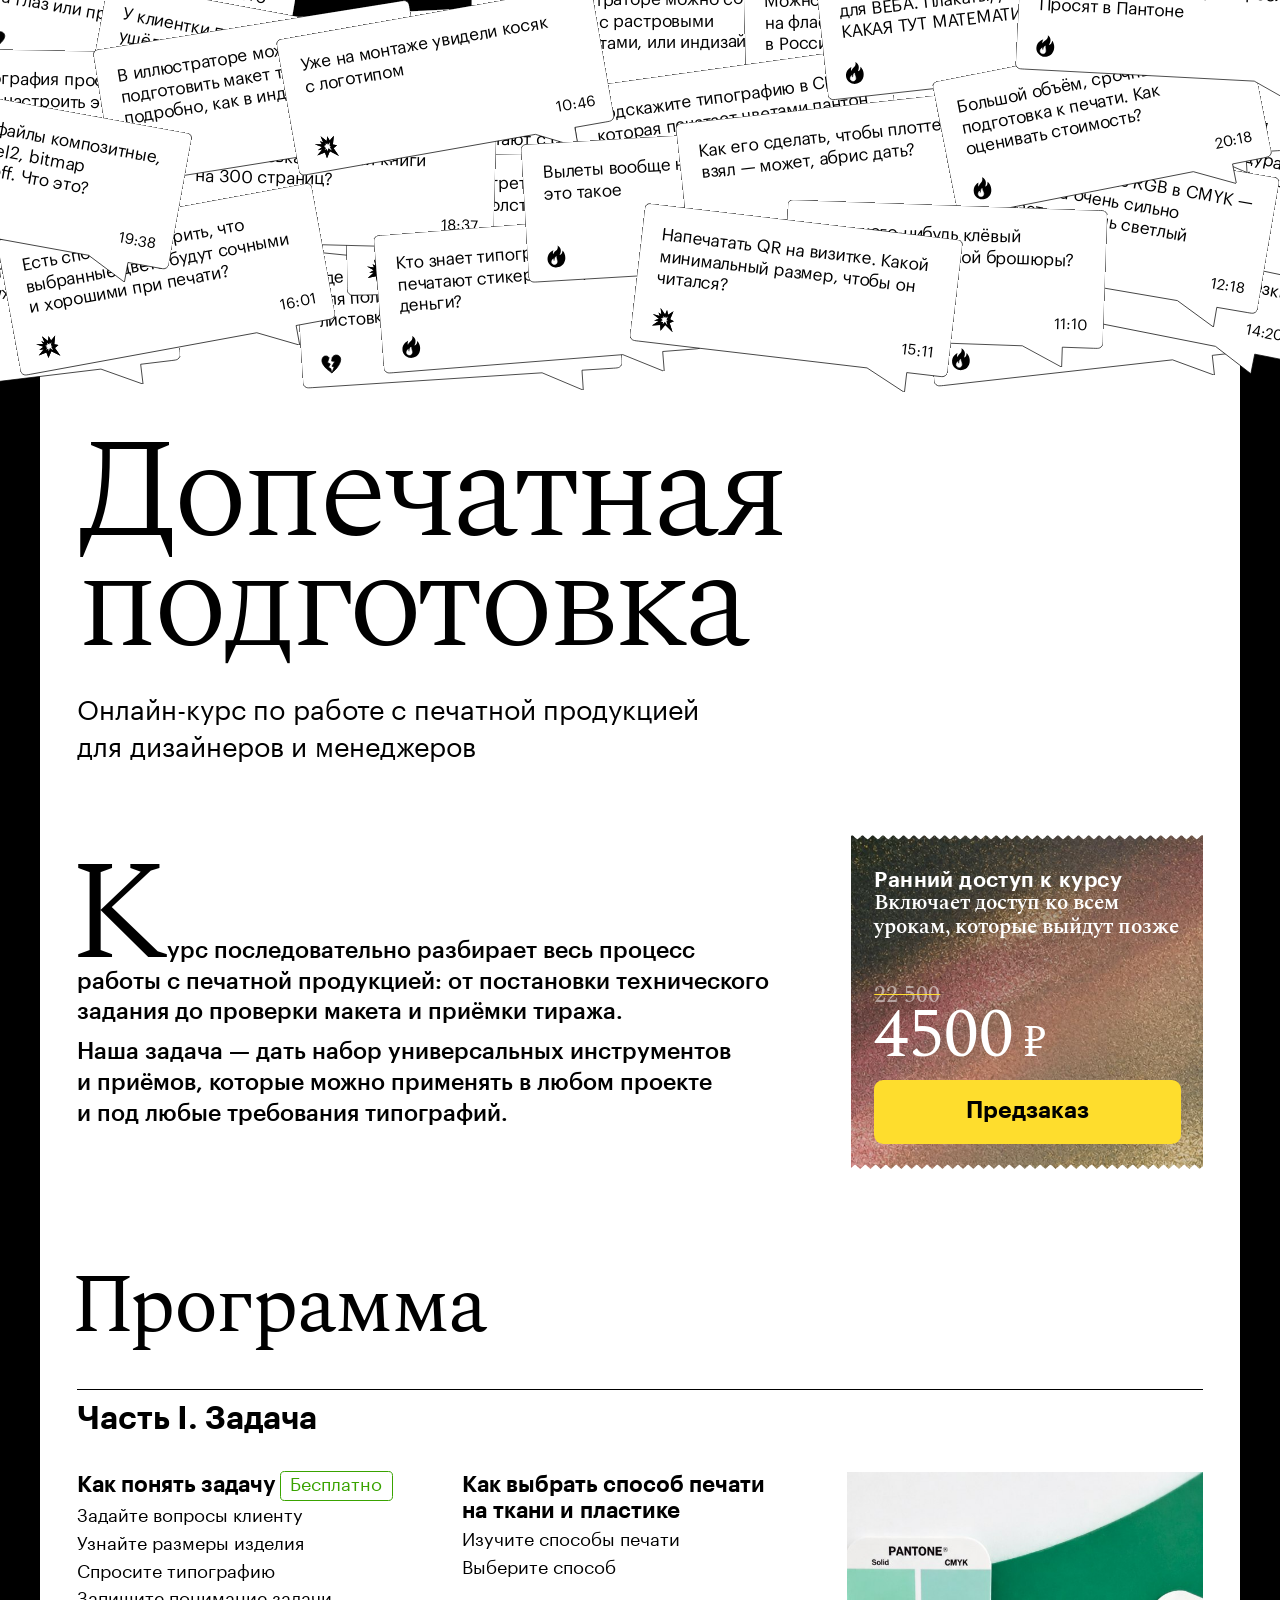
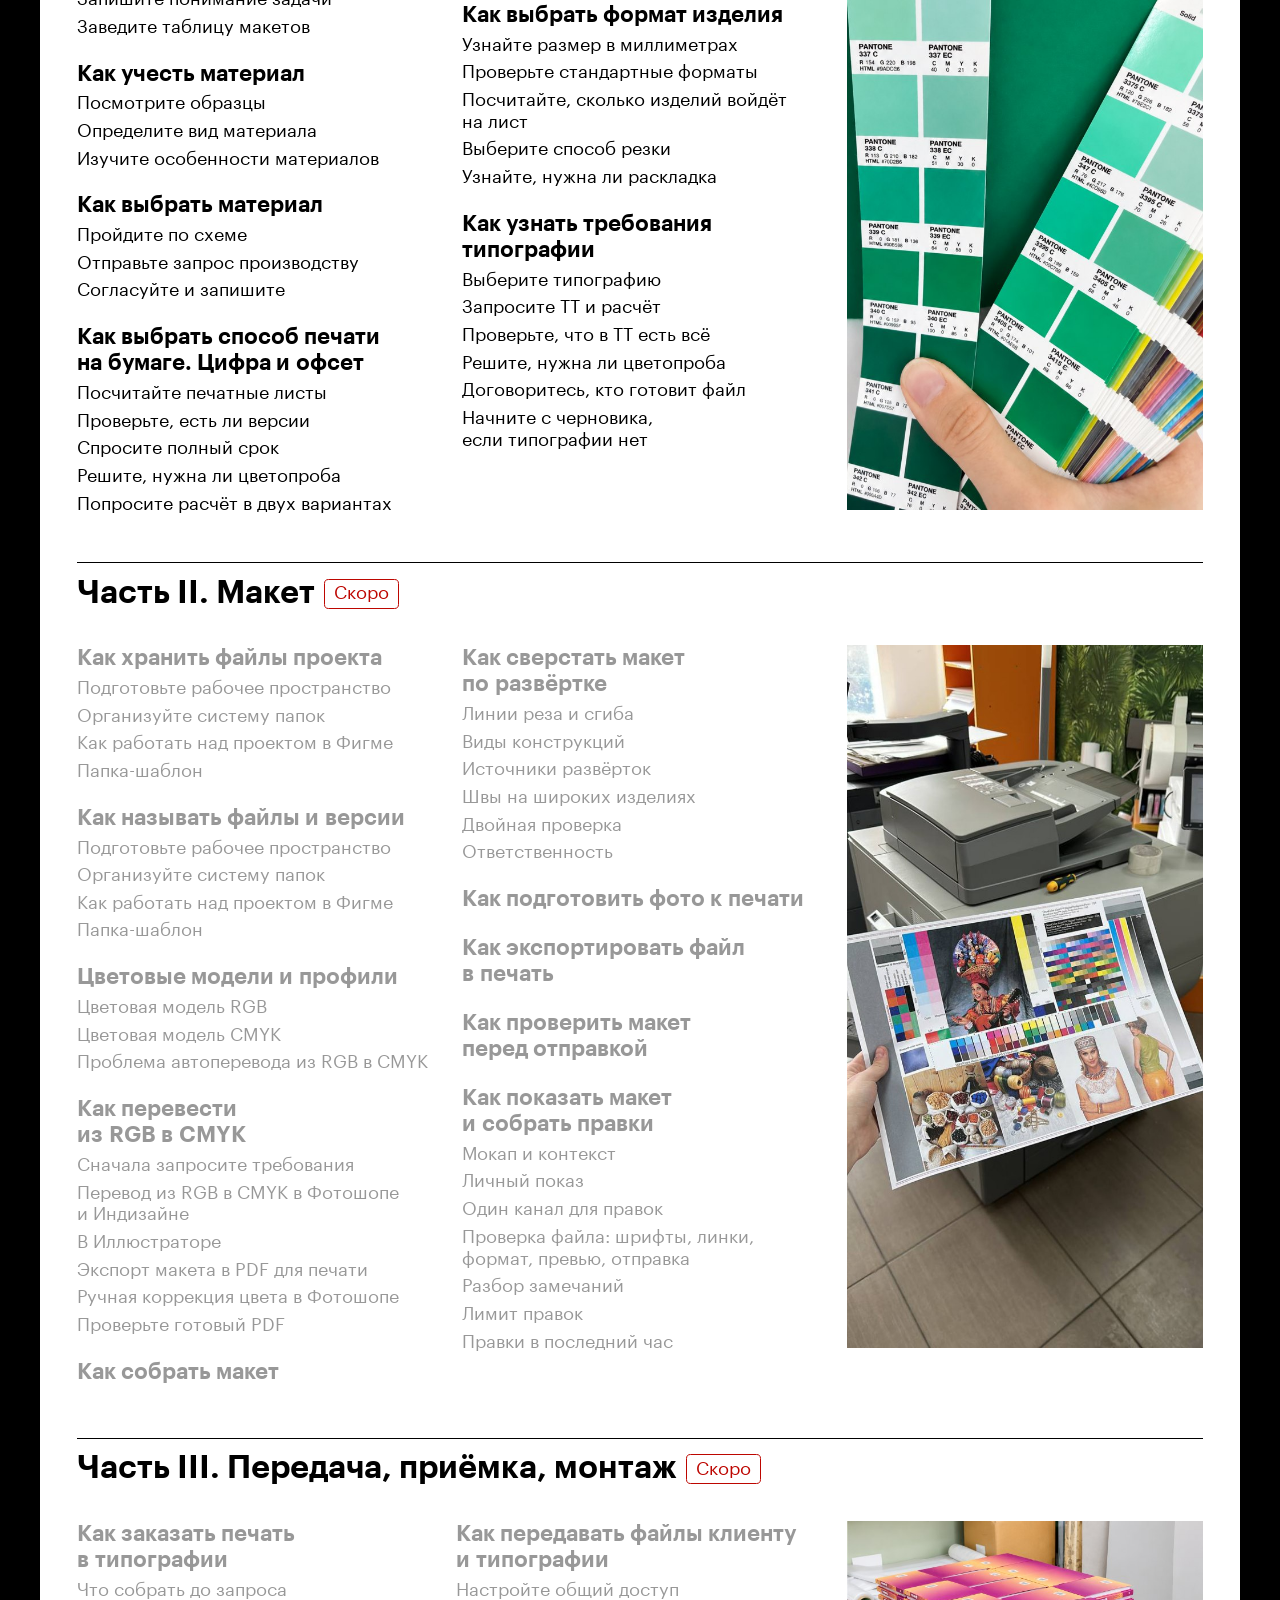
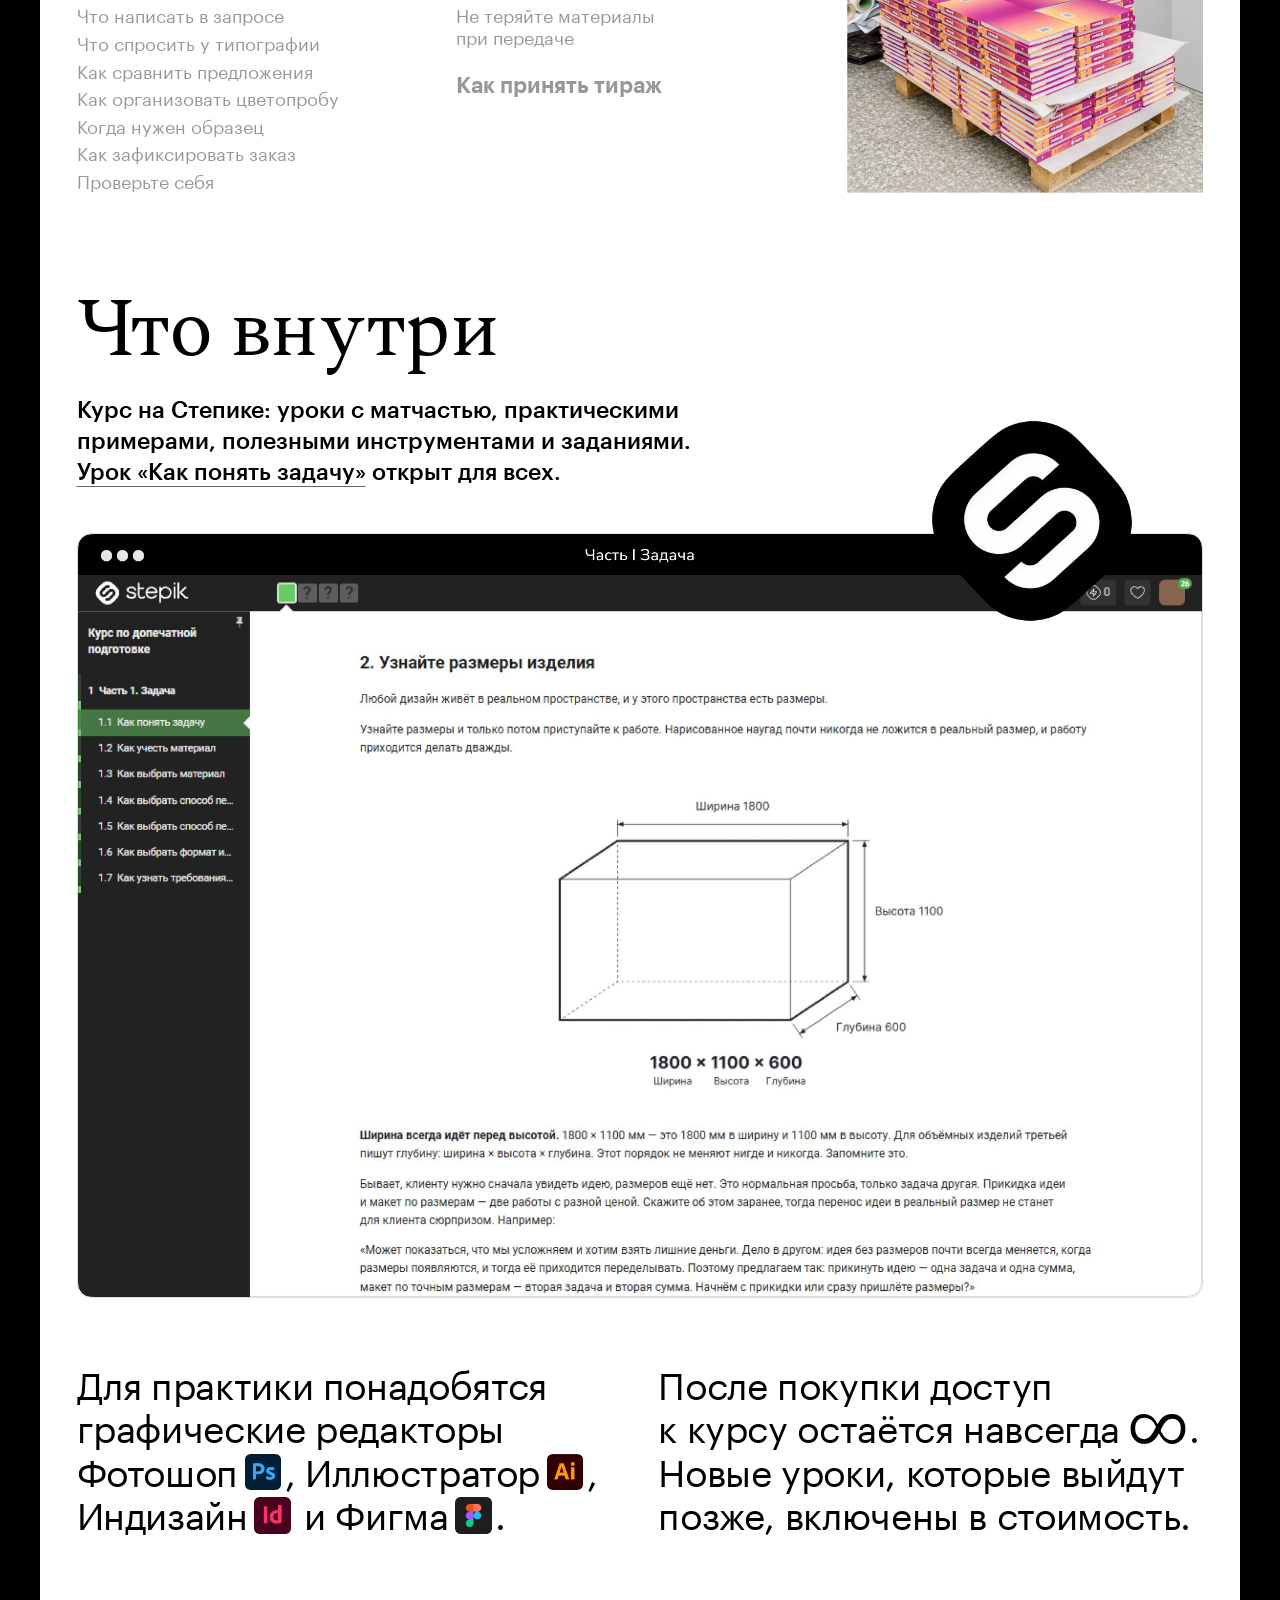
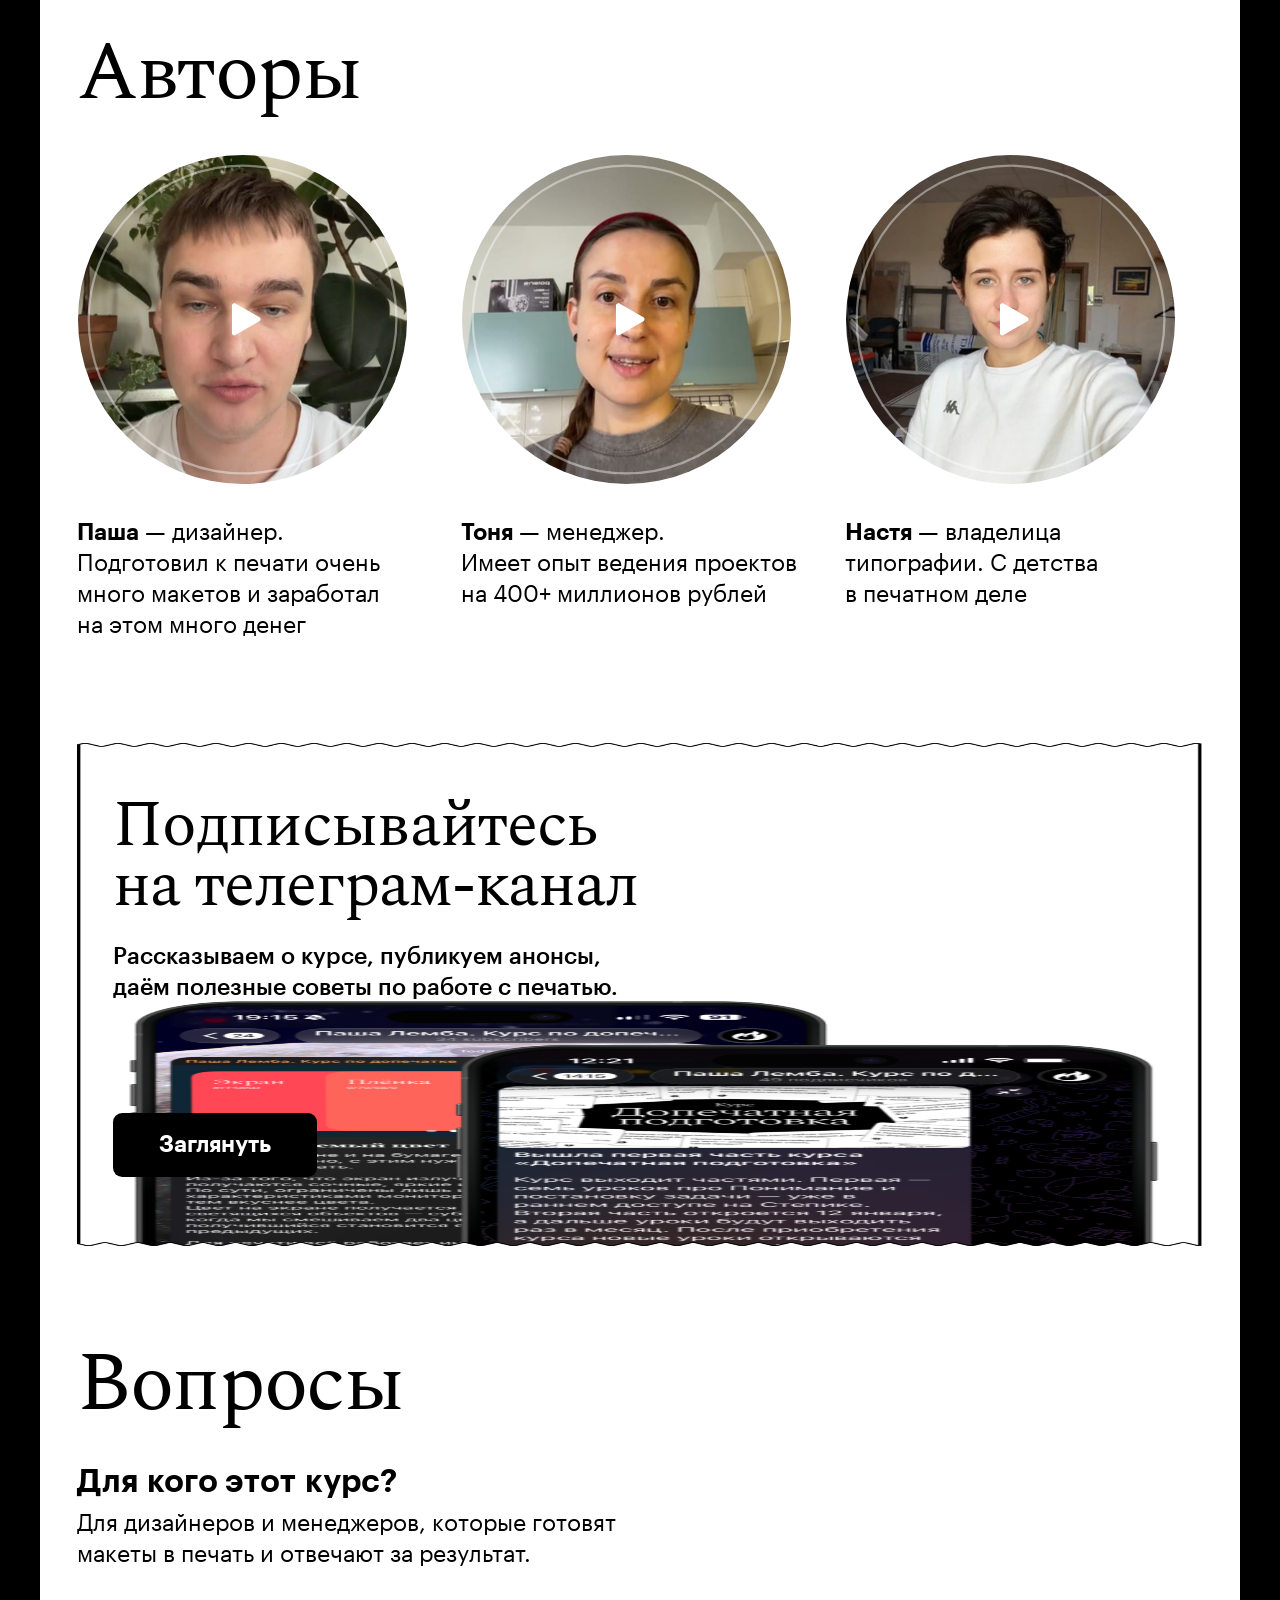
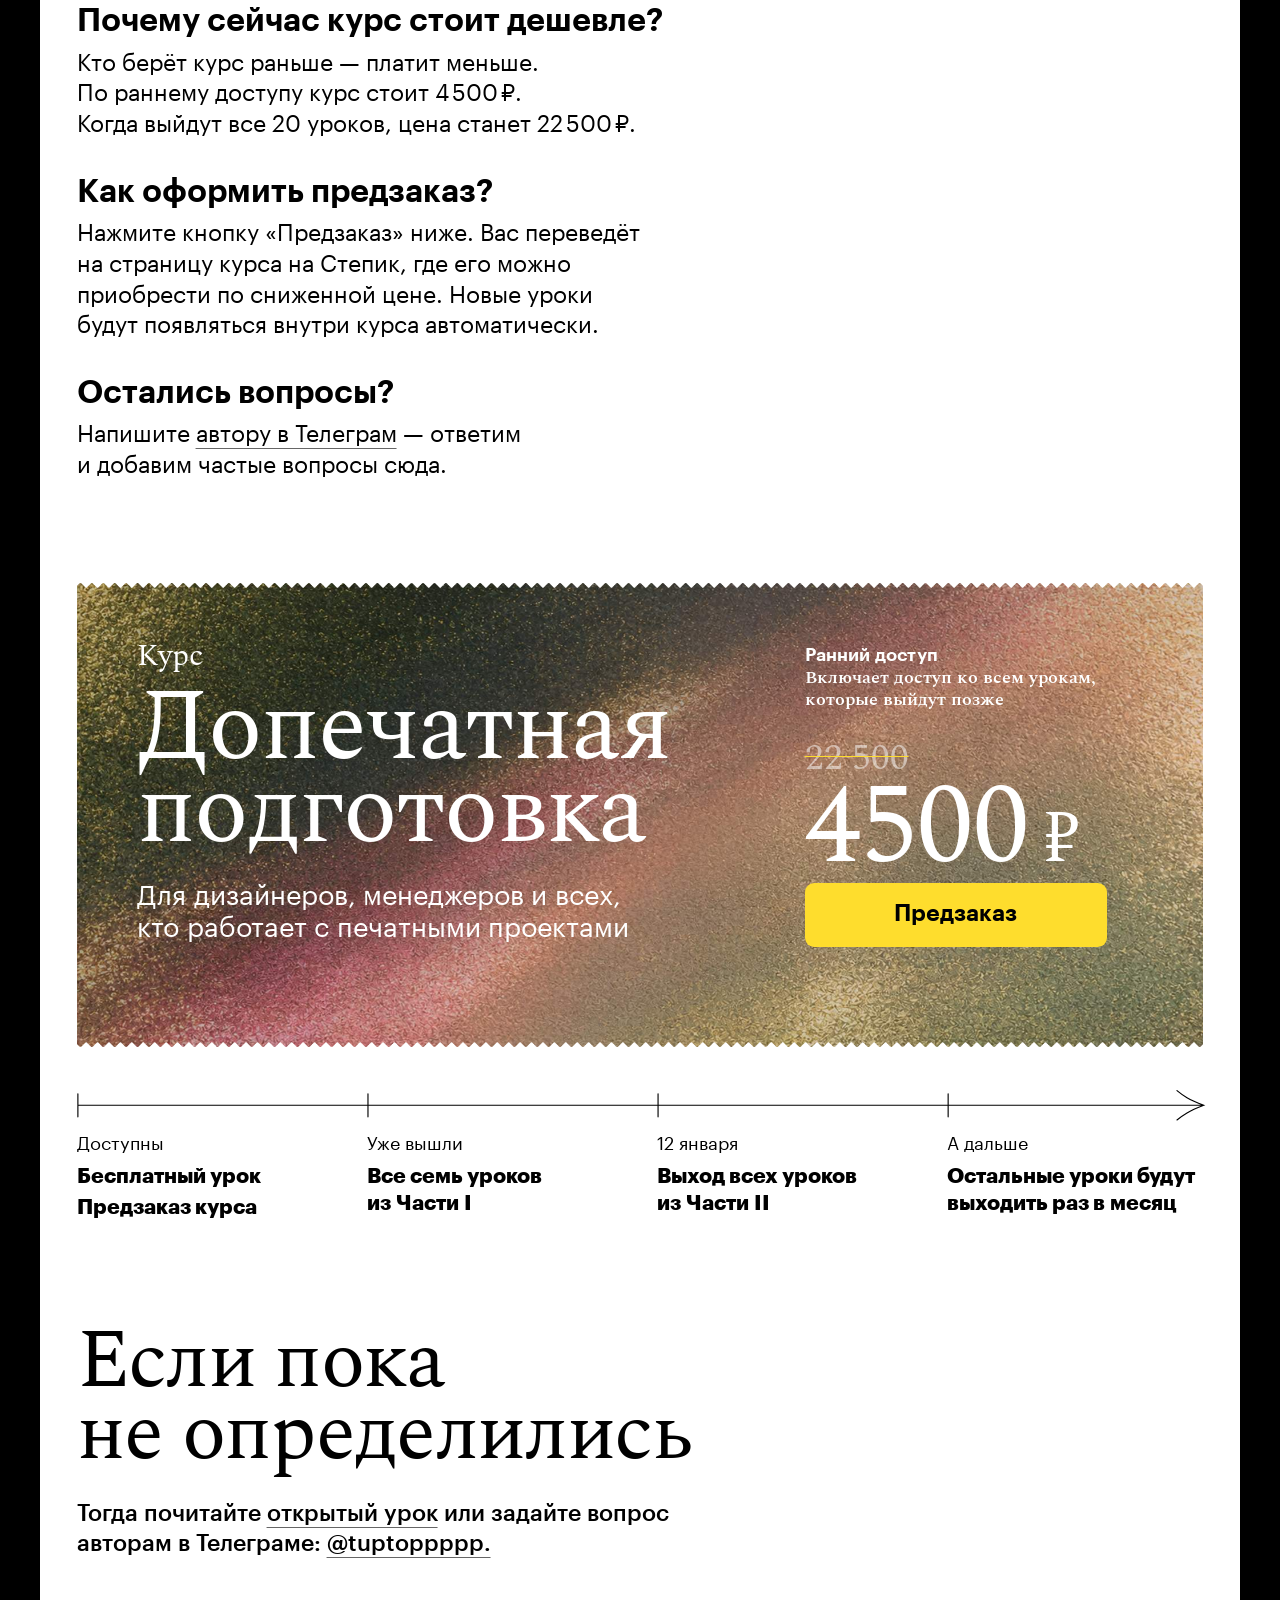
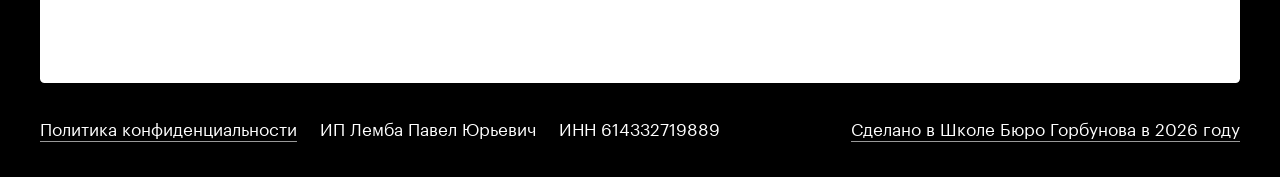
==== site/index.html @ cc6b3489 "Match revised Telegram mobile spacing" ====
<!DOCTYPE html>
<html lang="ru">
<head>
  <meta charset="UTF-8">
  <!-- Холст свёрстан под 1440px; на телефоне отдаём отдельную мобильную раскладку -->
  <meta name="viewport" content="width=device-width, initial-scale=1">
  <title>Допечатная подготовка — онлайн-курс для дизайнеров и менеджеров</title>
  <meta name="description" content="Онлайн-курс о работе с печатной продукцией: от постановки задания до приёмки тиража. Сейчас — 4 500 ₽ по предзаказу.">

  <!-- Превью при шеринге (Open Graph — соцсети, VK, Telegram) -->
  <meta property="og:type" content="website">
  <meta property="og:url" content="https://pavellemba.ru/dopechatka/">
  <meta property="og:title" content="Допечатная подготовка">
  <meta property="og:description" content="Онлайн-курс для дизайнеров и менеджеров по работе с печатной продукцией. Сейчас — 4 500 ₽ по предзаказу.">
  <meta property="og:image" content="https://pavellemba.ru/dopechatka/assets/og-cloud.png">
  <meta property="og:image:width" content="1200">
  <meta property="og:image:height" content="630">
  <meta property="og:locale" content="ru_RU">
  <meta property="og:site_name" content="Допечатная подготовка">

  <!-- Превью в Twitter/X -->
  <meta name="twitter:card" content="summary_large_image">
  <meta name="twitter:title" content="Допечатная подготовка">
  <meta name="twitter:description" content="Онлайн-курс для дизайнеров и менеджеров по работе с печатной продукцией. Сейчас — 4 500 ₽ по предзаказу.">
  <meta name="twitter:image" content="https://pavellemba.ru/dopechatka/assets/og-cloud.png">

  <link rel="icon" href="favicon.svg" type="image/svg+xml">
  <link rel="icon" href="favicon.png" sizes="32x32" type="image/png">
  <link rel="apple-touch-icon" href="apple-touch-icon.png">

  <link rel="stylesheet" href="style.css?v=147">
</head>
<body>
  <!-- Yandex.Metrika counter -->
  <script type="text/javascript">
      (function(m,e,t,r,i,k,a){
          m[i]=m[i]||function(){(m[i].a=m[i].a||[]).push(arguments)};
          m[i].l=1*new Date();
          for (var j = 0; j < document.scripts.length; j++) {if (document.scripts[j].src === r) { return; }}
          k=e.createElement(t),a=e.getElementsByTagName(t)[0],k.async=1,k.src=r,a.parentNode.insertBefore(k,a)
      })(window, document,'script','https://mc.yandex.ru/metrika/tag.js?id=113259666', 'ym');

      ym(113259666, 'init', {ssr:true, webvisor:true, clickmap:true, ecommerce:"dataLayer", referrer: document.referrer, url: location.href, accurateTrackBounce:true, trackLinks:true});
  </script>
  <noscript><div><img src="https://mc.yandex.ru/watch/113259666" style="position:absolute; left:-9999px;" alt="" /></div></noscript>
  <!-- /Yandex.Metrika counter -->

  <div id="page">
    <div class="sheet">

      <!-- ===== Хиро: облако реплик, заголовок, фото с параллаксом, плашка цены ===== -->
      <section class="hero" aria-label="Допечатная подготовка — онлайн-курс">

        <!-- реплики из чатов: наполняет и анимирует JS -->
        <div class="bubbles" id="bubbles" aria-hidden="true"></div>

        <h1 class="h1">Допечатная<br>подготовка</h1>
        <p class="hero-sub">Онлайн-курс по&nbsp;работе с&nbsp;печатной продукцией <br class="wide-only">для&nbsp;дизайнеров и&nbsp;менеджеров</p>

        <div class="badge">
          <div class="badge-bg" aria-hidden="true"><i></i></div>
          <div class="badge-head">
            <p class="badge-lead">Ранний доступ к&nbsp;курсу</p>
            <p class="badge-note">Включает доступ ко&nbsp;всем урокам, которые выйдут позже</p>
          </div>
          <p class="badge-old">22&nbsp;500</p>
          <p class="badge-now">4500&nbsp;<span class="rub">₽</span></p>
          <a class="btn btn-yellow js-checkout" data-utm="hero" href="https://stepik.org/a/299554" target="_blank" rel="noopener">Предзаказ</a>
        </div>
      </section>

      <!-- ===== Вступление с буквицей ===== -->
      <section class="intro" aria-label="О чём курс">
        <p class="intro-cap" aria-hidden="true">К</p>
        <p class="intro-first">урс последовательно разбирает весь процесс</p>
        <div class="intro-rest">
          <p>работы с&nbsp;печатной продукцией: от&nbsp;постановки технического задания до&nbsp;проверки макета и&nbsp;приёмки тиража.</p>
          <p>Наша задача — дать набор универсальных инструментов и&nbsp;приёмов, которые можно применять в&nbsp;любом проекте и&nbsp;под&nbsp;любые требования типографий.</p>
        </div>
      </section>

      <!-- ===== Программа ===== -->
      <section class="program" aria-label="Программа курса">
        <h2 class="h2">Программа</h2>

        <div class="sprint">
          <h3 class="h3">Часть I. Задача</h3>
          <div class="sprint-cols">
            <div class="sprint-col">
              <div class="grp">
                <!-- бирка стоит в строке заголовка: заголовок обтекает её,
                     поэтому она инлайновая, а не отдельным блоком -->
                <p class="grp-t">Как понять задачу<span class="tag tag-free">Бесплатно</span></p>
                <p>Задайте вопросы клиенту</p>
                <p>Узнайте размеры изделия</p>
                <p>Спросите типографию</p>
                <p>Запишите понимание задачи</p>
                <p>Заведите таблицу макетов</p>
              </div>
              <div class="grp">
                <p class="grp-t">Как учесть материал</p>
                <p>Посмотрите образцы</p>
                <p>Определите вид материала</p>
                <p>Изучите особенности материалов</p>
              </div>
              <div class="grp">
                <p class="grp-t">Как выбрать материал</p>
                <p>Пройдите по&nbsp;схеме</p>
                <p>Отправьте запрос производству</p>
                <p>Согласуйте и&nbsp;запишите</p>
              </div>
              <div class="grp">
                <p class="grp-t">Как выбрать способ печати <br class="wide-only">на&nbsp;бумаге. Цифра и&nbsp;офсет</p>
                <p>Посчитайте печатные листы</p>
                <p>Проверьте, есть&nbsp;ли версии</p>
                <p>Спросите полный срок</p>
                <p>Решите, нужна&nbsp;ли цветопроба</p>
                <p>Попросите расчёт в&nbsp;двух вариантах</p>
              </div>
            </div>
            <div class="sprint-col">
              <div class="grp">
                <p class="grp-t">Как выбрать способ печати <br class="wide-only">на&nbsp;ткани и&nbsp;пластике</p>
                <p>Изучите способы печати</p>
                <p>Выберите способ</p>
              </div>
              <div class="grp">
                <p class="grp-t">Как выбрать формат изделия</p>
                <p>Узнайте размер в&nbsp;миллиметрах</p>
                <p>Проверьте стандартные форматы</p>
                <p>Посчитайте, сколько изделий войдёт <br class="wide-only">на&nbsp;лист</p>
                <p>Выберите способ резки</p>
                <p>Узнайте, нужна&nbsp;ли раскладка</p>
              </div>
              <div class="grp">
                <p class="grp-t">Как узнать требования типографии</p>
                <p>Выберите типографию</p>
                <p>Запросите ТТ и&nbsp;расчёт</p>
                <p>Проверьте, что&nbsp;в&nbsp;ТТ есть всё</p>
                <p>Решите, нужна&nbsp;ли цветопроба</p>
                <p>Договоритесь, кто&nbsp;готовит файл</p>
                <p>Начните с&nbsp;черновика, <br class="wide-only">если типографии нет</p>
              </div>
            </div>
            <img class="sprint-pic sprint-pic-1" src="assets/prog-1.jpg" alt="Веера пантонных образцов" width="312" height="559">
          </div>
        </div>

        <div class="sprint">
          <h3 class="h3">Часть II. Макет <span class="tag">Скоро</span></h3>
          <div class="sprint-cols">
            <div class="sprint-col later">
              <div class="grp">
                <p class="grp-t">Как хранить файлы проекта</p>
                <p>Подготовьте рабочее пространство</p>
                <p>Организуйте систему папок</p>
                <p>Как работать над&nbsp;проектом в&nbsp;Фигме</p>
                <p>Папка-шаблон</p>
              </div>
              <div class="grp">
                <p class="grp-t">Как называть файлы и&nbsp;версии</p>
                <p>Подготовьте рабочее пространство</p>
                <p>Организуйте систему папок</p>
                <p>Как работать над&nbsp;проектом в&nbsp;Фигме</p>
                <p>Папка-шаблон</p>
              </div>
              <div class="grp">
                <p class="grp-t">Цветовые модели и&nbsp;профили</p>
                <p>Цветовая модель RGB</p>
                <p>Цветовая модель CMYK</p>
                <p>Проблема автоперевода из&nbsp;RGB в&nbsp;CMYK</p>
              </div>
              <div class="grp">
                <p class="grp-t">Как перевести <br>из&nbsp;RGB в&nbsp;CMYK</p>
                <p>Сначала запросите требования</p>
                <p>Перевод из&nbsp;RGB в&nbsp;CMYK в&nbsp;Фотошопе и&nbsp;Индизайне</p>
                <p>В&nbsp;Иллюстраторе</p>
                <p>Экспорт макета в&nbsp;PDF для&nbsp;печати</p>
                <p>Ручная коррекция цвета в&nbsp;Фотошопе</p>
                <p>Проверьте готовый PDF</p>
              </div>
              <p class="grp-t">Как собрать макет</p>
            </div>
            <div class="sprint-col later">
              <div class="grp">
                <p class="grp-t">Как сверстать макет <br class="wide-only">по&nbsp;развёртке</p>
                <p>Линии реза и&nbsp;сгиба</p>
                <p>Виды конструкций</p>
                <p>Источники развёрток</p>
                <p>Швы на&nbsp;широких изделиях</p>
                <p>Двойная проверка</p>
                <p>Ответственность</p>
              </div>
              <p class="grp-t">Как подготовить фото к&nbsp;печати</p>
              <p class="grp-t">Как экспортировать файл <br class="wide-only">в&nbsp;печать</p>
              <p class="grp-t">Как проверить макет <br>перед отправкой</p>
              <div class="grp">
                <p class="grp-t">Как показать макет <br>и&nbsp;собрать правки</p>
                <p>Мокап и&nbsp;контекст</p>
                <p>Личный показ</p>
                <p>Один канал для&nbsp;правок</p>
                <p>Проверка файла: шрифты, линки, формат, превью, отправка</p>
                <p>Разбор замечаний</p>
                <p>Лимит правок</p>
                <p>Правки в&nbsp;последний час</p>
              </div>
            </div>
            <img class="sprint-pic sprint-pic-2" src="assets/prog-2.jpg" alt="Тестовый отпечаток с цветовыми шкалами у принтера" width="312" height="615">
          </div>
        </div>

        <div class="sprint">
          <h3 class="h3">Часть III. Передача, приёмка, монтаж <span class="tag">Скоро</span></h3>
          <div class="sprint-cols">
            <!-- в этом спринте текстовые колонки сгруппированы: между ними 20,
                 а до картинки остаток ширины -->
            <div class="sprint-pair">
              <div class="sprint-col later">
                <div class="grp">
                  <p class="grp-t">Как заказать печать <br class="wide-only">в&nbsp;типографии</p>
                  <p>Что&nbsp;собрать до&nbsp;запроса</p>
                  <p>Что&nbsp;написать в&nbsp;запросе</p>
                  <p>Что&nbsp;спросить у&nbsp;типографии</p>
                  <p>Как сравнить предложения</p>
                  <p>Как организовать цветопробу</p>
                  <p>Когда нужен образец</p>
                  <p>Как зафиксировать заказ</p>
                  <p>Проверьте себя</p>
                </div>
              </div>
              <div class="sprint-col later">
                <div class="grp">
                  <p class="grp-t">Как передавать файлы клиенту <br class="wide-only">и&nbsp;типографии</p>
                  <p>Настройте общий доступ</p>
                  <p>Не&nbsp;теряйте материалы <br>при&nbsp;передаче</p>
                </div>
                <p class="grp-t">Как принять тираж</p>
              </div>
            </div>
            <img class="sprint-pic sprint-pic-3" src="assets/prog-3.jpg" alt="Паллета с отпечатанным тиражом коробок" width="312" height="238">
          </div>
        </div>
      </section>

      <!-- ===== Что внутри ===== -->
      <section class="inside" aria-label="Что внутри курса">
        <h2 class="h2">Что&nbsp;внутри</h2>
        <p class="inside-lead">Курс на&nbsp;Степике: уроки с&nbsp;матчастью, практическими примерами, полезными инструментами и&nbsp;заданиями. <a class="u" data-utm="inside" href="https://stepik.org/a/299554" target="_blank" rel="noopener">Урок «Как понять задачу»</a> открыт для&nbsp;всех.</p>
        <!-- Четыре скриншота урока лежат стопкой: по скроллу видно тот, чей
             интервал сейчас идёт. Первый грузится сразу, остальные три лениво —
             браузер возьмёт их, когда блок подъедет к экрану. -->
        <div class="inside-shots">
          <img class="inside-shot is-on" src="assets/inside-screen-1.jpg" alt="Урок курса на Степике: теория, примеры и задания" width="986" height="670">
          <img class="inside-shot" src="assets/inside-screen-2.jpg" alt="" width="986" height="670" loading="lazy" decoding="async">
          <img class="inside-shot" src="assets/inside-screen-3.jpg" alt="" width="986" height="670" loading="lazy" decoding="async">
          <img class="inside-shot" src="assets/inside-screen-4.jpg" alt="" width="986" height="670" loading="lazy" decoding="async">
        </div>
        <img class="inside-doodle" src="assets/stepik-badge.png" alt="Степик">

      </section>

      <!-- ===== Для практики понадобятся ===== -->
      <section class="practice" aria-label="Что понадобится для практики">
        <div class="inside-notes">
          <p class="inside-note">Для&nbsp;практики понадобятся<br>графические редакторы<br>Фотошоп<img class="app" src="assets/app-ps.png" alt="Photoshop">, Иллюстратор<img class="app" src="assets/app-ai.png" alt="Illustrator">,<br>Индизайн<img class="app" src="assets/app-id.png" alt="InDesign"> и&nbsp;Фигма<img class="app" src="assets/app-fig.png" alt="Figma">.</p>
          <p class="inside-note">После покупки доступ<br>к&nbsp;курсу остаётся навсегда <img class="inf" src="assets/infinity.svg" alt="бессрочно">.<br>Новые уроки, которые выйдут<br>позже, включены в&nbsp;стоимость.</p>
        </div>
      </section>

      <!-- ===== Авторы ===== -->
      <section class="authors" aria-label="Авторы курса">
        <h2 class="h2">Авторы</h2>
        <div class="authors-row">
          <div class="author">
            <div class="author-pic">
              <div class="video-circle paused" id="pasha-circle" title="Кружок от Паши — нажмите, чтобы посмотреть">
                <video src="assets/pasha-circle.mp4" poster="assets/pasha-poster.jpg" loop muted playsinline preload="metadata"></video>
                <svg class="ring" viewBox="0 0 288 288" aria-hidden="true">
                  <circle class="ring-bg" cx="144" cy="144" r="134.62"></circle>
                  <circle class="ring-bar" cx="144" cy="144" r="134.62" pathLength="100"></circle>
                  <circle class="ring-knob" cx="144" cy="9.38" r="6"></circle>
                </svg>
                <svg class="icon-play" viewBox="0 0 60 60" aria-hidden="true"><path d="M45 28.268C46.3333 29.0378 46.3333 30.9623 45 31.7321L24 43.8564C22.6667 44.6262 21 43.664 21 42.1244L21 17.8756C21 16.336 22.6667 15.3738 24 16.1436L45 28.268Z" fill="#fff"/></svg>
              </div>
            </div>
            <p><b>Паша</b> — дизайнер.<br>Подготовил к&nbsp;печати очень<br>много макетов и&nbsp;заработал<br>на&nbsp;этом много денег</p>
          </div>
          <div class="author">
            <div class="author-pic">
              <div class="video-circle paused" id="tonya-circle" title="Кружок от Тони — нажмите, чтобы посмотреть">
                <video src="assets/tonya-circle.mp4" poster="assets/tonya-poster.jpg" loop muted playsinline preload="metadata"></video>
                <svg class="ring" viewBox="0 0 288 288" aria-hidden="true">
                  <circle class="ring-bg" cx="144" cy="144" r="134.62"></circle>
                  <circle class="ring-bar" cx="144" cy="144" r="134.62" pathLength="100"></circle>
                  <circle class="ring-knob" cx="144" cy="9.38" r="6"></circle>
                </svg>
                <svg class="icon-play" viewBox="0 0 60 60" aria-hidden="true"><path d="M45 28.268C46.3333 29.0378 46.3333 30.9623 45 31.7321L24 43.8564C22.6667 44.6262 21 43.664 21 42.1244L21 17.8756C21 16.336 22.6667 15.3738 24 16.1436L45 28.268Z" fill="#fff"/></svg>
              </div>
            </div>
            <p><b>Тоня</b> — менеджер.<br>Имеет опыт ведения проектов<br>на&nbsp;400+ миллионов рублей</p>
          </div>
          <div class="author author-wide">
            <div class="author-pic">
              <div class="video-circle paused" id="nastya-circle" title="Кружок от Насти — нажмите, чтобы посмотреть">
                <!-- `muted` и `playsinline` стоят атрибутами, иначе айфон не даст
                     запустить ролик сам; `autoplay` намеренно нет — запуск делает
                     скрипт, когда кружок доедет до экрана, чтобы не тянуть 4 МБ
                     на каждой загрузке страницы -->
                <video src="assets/nastya-circle.mp4" poster="assets/nastya-poster.jpg" loop muted playsinline preload="metadata"></video>
                <svg class="ring" viewBox="0 0 288 288" aria-hidden="true">
                  <circle class="ring-bg" cx="144" cy="144" r="134.62"></circle>
                  <circle class="ring-bar" cx="144" cy="144" r="134.62" pathLength="100"></circle>
                  <circle class="ring-knob" cx="144" cy="9.38" r="6"></circle>
                </svg>
                <svg class="icon-play" viewBox="0 0 60 60" aria-hidden="true"><path d="M45 28.268C46.3333 29.0378 46.3333 30.9623 45 31.7321L24 43.8564C22.6667 44.6262 21 43.664 21 42.1244L21 17.8756C21 16.336 22.6667 15.3738 24 16.1436L45 28.268Z" fill="#fff"/></svg>
              </div>
            </div>
            <p><b>Настя</b> — владелица типографии. С&nbsp;детства в&nbsp;печатном деле</p>
          </div>
        </div>
      </section>

      <!-- ===== Телеграм-канал ===== -->
      <section class="tg" aria-label="Телеграм-канал курса">
        <!-- Карточка целиком одна картинка из макета, у мобильного своя:
             она уже, выше и телефон в ней стоит иначе. Текст и кнопка лежат
             поверх, поэтому картинка идёт первой. -->
        <picture>
          <source media="(max-width: 759px)" srcset="assets/tg-card-mobile-2x.png">
          <img class="tg-card" src="assets/tg-card-2x.png" alt="Телеграм-канал курса на экране телефона">
        </picture>
        <h2 class="tg-title">Подписывайтесь<br>на&nbsp;телеграм-канал</h2>
        <p class="tg-text">Рассказываем о&nbsp;курсе, публикуем анонсы, <br class="wide-only">даём полезные советы по&nbsp;работе с&nbsp;печатью.</p>
        <a class="btn btn-dark" href="https://t.me/lembadesign" target="_blank" rel="noopener">Заглянуть</a>
      </section>

      <!-- ===== Вопросы ===== -->
      <section class="faq" aria-label="Вопросы и ответы">
        <h2 class="h2">Вопросы</h2>
        <div class="faq-item">
          <h3 class="h3">Для&nbsp;кого этот&nbsp;курс?</h3>
          <p>Для&nbsp;дизайнеров и&nbsp;менеджеров, которые готовят макеты в&nbsp;печать и&nbsp;отвечают за&nbsp;результат.</p>
        </div>
        <div class="faq-item">
          <h3 class="h3">Почему сейчас курс стоит дешевле?</h3>
          <p>Кто&nbsp;берёт курс раньше — платит меньше. По&nbsp;раннему доступу курс стоит 4&#8239;500&#8239;₽. <br class="wide-only">Когда выйдут все&nbsp;20&nbsp;уроков, цена станет 22&#8239;500&#8239;₽.</p>
        </div>
        <div class="faq-item">
          <h3 class="h3">Как оформить предзаказ?</h3>
          <p>Нажмите кнопку «Предзаказ» ниже. Вас&nbsp;переведёт на&nbsp;страницу курса на&nbsp;Степик, где его&nbsp;можно приобрести по&nbsp;сниженной цене. Новые уроки будут появляться внутри курса автоматически.</p>
        </div>
        <div class="faq-item">
          <h3 class="h3">Остались вопросы?</h3>
          <p>Напишите <a class="u" href="https://t.me/tuptoppppp" target="_blank" rel="noopener">автору в&nbsp;Телеграм</a> — ответим и&nbsp;добавим частые вопросы сюда.</p>
        </div>
      </section>

      <!-- ===== Плашка с ценой ===== -->
      <section class="buy" aria-label="Предзаказ курса">
        <div class="buy-card">
          <div class="buy-bg" aria-hidden="true"><i></i></div>
          <p class="buy-kicker">Курс</p>
          <h2 class="buy-title">Допечатная подготовка</h2>
          <p class="buy-text">Для&nbsp;дизайнеров, менеджеров и&nbsp;всех, кто&nbsp;работает с&nbsp;печатными проектами</p>
          <div class="buy-head">
            <p class="buy-lead">Ранний доступ</p>
            <p class="buy-note">Включает доступ ко&nbsp;всем урокам, которые выйдут позже</p>
          </div>
          <p class="buy-old">22&nbsp;500</p>
          <p class="buy-now">4500&nbsp;<span class="rub">₽</span></p>
          <a class="btn btn-yellow js-checkout" data-utm="buy" href="https://stepik.org/a/299554" target="_blank" rel="noopener">Предзаказ</a>
        </div>

        <!-- Таймлайн выхода уроков -->
        <div class="when" aria-label="Когда выходят уроки">
          <div class="when-inner">
          <div class="when-line"></div>
          <div class="when-col">
            <p class="when-date">Доступны</p>
            <p class="when-what">Бесплатный урок</p>
            <p class="when-what">Предзаказ курса</p>
          </div>
          <div class="when-col">
            <p class="when-date">Уже вышли</p>
            <p class="when-what">Все семь уроков<br>из&nbsp;Части&nbsp;I</p>
          </div>
          <div class="when-col">
            <p class="when-date">12&nbsp;января</p>
            <p class="when-what">Выход всех уроков<br>из&nbsp;Части&nbsp;II</p>
          </div>
          <div class="when-col">
            <p class="when-date">А&nbsp;дальше</p>
            <p class="when-what">Остальные уроки будут<br>выходить раз в&nbsp;месяц</p>
          </div>
          </div>
        </div>
      </section>

      <!-- ===== Если пока не определились ===== -->
      <section class="undecided" aria-label="Если пока не определились">
        <h2 class="h2">Если пока<br>не&nbsp;определились</h2>
        <p>Тогда почитайте <a class="u" data-utm="undecided" href="https://stepik.org/a/299554" target="_blank" rel="noopener">открытый урок</a> или задайте вопрос <br class="wide-only">авторам в&nbsp;Телеграме: <a class="u" href="https://t.me/tuptoppppp" target="_blank" rel="noopener">@tuptoppppp.</a></p>
      </section>

    </div>

    <!-- ===== Подвал ===== -->
    <footer class="site-footer">
      <div class="foot-left">
        <a class="foot-link" href="privacy/">Политика конфиденциальности</a>
        <span>ИП&nbsp;Лемба&nbsp;Павел&nbsp;Юрьевич</span>
        <span>ИНН&nbsp;614332719889</span>
      </div>
      <p><a class="foot-link" href="https://bureau.ru/school/" target="_blank" rel="noopener">Сделано в&nbsp;Школе Бюро Горбунова в&nbsp;2026&nbsp;году</a></p>
    </footer>
  </div>

<script>
  /* ============================================================
     ОПЛАТА (Продамус) — единственная точка настройки.
     Чтобы включить оплату: впиши поддомен payform в PAY.shop.
     Пока пусто — кнопки «Предзаказ» ведут в Телеграм.
     ============================================================ */
  (() => {
    const PAY = {
      shop: '',                 // ← поддомен payform, напр. 'dopechatka' → https://dopechatka.payform.ru
      price: '4500',            // цена предзаказа, ₽ (без пробелов)
      product: 'Курс «Допечатная подготовка» — предзаказ',
      // Пока платёжки нет, жёлтые кнопки ведут на страницу курса на Степике —
      // там и оформляется предзаказ. В разметке у них стоит тот же адрес,
      // чтобы кнопки работали и с отключённым JS.
      fallback: 'https://stepik.org/a/299554'
    };
    const base = location.origin + location.pathname.replace(/[^/]*$/, '');
    const checkoutUrl = () => {
      if (!PAY.shop) return PAY.fallback;
      const p = new URLSearchParams({
        do: 'pay',
        'products[0][name]': PAY.product,
        'products[0][price]': PAY.price,
        'products[0][quantity]': '1',
        urlSuccess: base + 'success.html',
        urlReturn: base + 'fail.html'
      });
      return 'https://' + PAY.shop + '.payform.ru/?' + p.toString();
    };
    const url = checkoutUrl();
    const external = !PAY.shop; // платёжку открываем в той же вкладке, Телеграм — в новой
    document.querySelectorAll('.js-checkout').forEach(a => {
      a.href = url;
      if (external) { a.target = '_blank'; a.rel = 'noopener'; }
      else { a.removeAttribute('target'); a.removeAttribute('rel'); }
    });
  })();

  /* ============================================================
     UTM-МЕТКИ НА СТЕПИК
     К каждой ссылке на промо-страницу курса дописываются utm —
     чтобы в статистике Степика было видно, откуда человек пришёл
     и по какой кнопке ушёл.

     Блок стоит **после** «ОПЛАТЫ» и это важно: тот переписывает href
     у жёлтых кнопок, так что метить их можно только следом. Если
     когда-нибудь включат платёжку, кнопки будут вести на payform,
     а не на Степик — и метка к ним перестанет цепляться сама собой,
     селектор ищет именно stepik.org.

     Откуда берётся источник, по убыванию приоритета:
       1. utm_source в адресе самой страницы. Это основной путь:
          ссылку с меткой автор кладёт в телеграм-канал, и метка
          доезжает до Степика как есть;
       2. реферер t.me или telegram. Срабатывает не всегда — из
          приложения Телеграма реферер часто пустой, поэтому
          полагаться только на него нельзя;
       3. иначе `site` — зашли напрямую, из поиска или по закладке.

     utm_content всегда занят местом на странице (hero, inside, buy,
     undecided), даже если в адресе пришёл свой: иначе не видно,
     какая из четырёх ссылок сработала.
     ============================================================ */
  (() => {
    const q = new URLSearchParams(location.search);
    let host = '';
    try { if (document.referrer) host = new URL(document.referrer).hostname; } catch (e) {}
    const fromTg = /(^|\.)t\.me$/i.test(host) || /telegram/i.test(host);
    // Пришла метка с адреса — переносим ровно то, что в ней было, и ничего
    // не досочиняем. Это нужно для схемы «всё в одном параметре», которую
    // автор взяла у Бюро: там `utm_source=tg-c-курс-ддммгг`, а `utm_medium`
    // и `utm_campaign` не используются вовсе, и подставлять их за автора
    // значит врать в чужой статистике.
    // Метки нет — ставим свою, как раньше: по рефереру или `site`.
    const utm = {};
    if (q.get('utm_source')) {
      for (const k of ['utm_source', 'utm_medium', 'utm_campaign', 'utm_term']) {
        const v = q.get(k);
        if (v) utm[k] = v;
      }
    } else {
      utm.utm_source = fromTg ? 'telegram' : 'site';
      utm.utm_medium = fromTg ? 'social' : 'referral';
      utm.utm_campaign = 'dopechatka';
    }
    document.querySelectorAll('a[href*="stepik.org"]').forEach(a => {
      const u = new URL(a.href);
      for (const k in utm) u.searchParams.set(k, utm[k]);
      if (a.dataset.utm) u.searchParams.set('utm_content', a.dataset.utm);
      a.href = u.toString();
    });
  })();

  /* ============================================================
     АВТОСКЕЙЛ ХОЛСТА
     Вёрстка в натуральную величину макета (полотно 1050px), на экран
     её кладём зумом. Потолок 1200/1050: при широком окне полотно
     занимает ровно 1200px. Координаты внутри не трогаем — масштабируется
     всё целиком, поэтому содержимое не разъезжается. Когда окно уже
     1200, зум падает, тёмные поля съедаются, полотно остаётся по центру.

     Блок идёт первым не случайно: облако реплик ниже мерит живую геометрию
     своего контейнера, а она зависит от зума. Если считать её до того, как
     зум выставлен, в окне уже 1200 выйдет чепуха — там CSS-дефолт 1.1429
     больше настоящего масштаба.
     ============================================================ */
  (() => {
    const SHEET = 1050;        // ширина белого полотна в вёрстке
    const MAX = 1200 / SHEET;  // ≈1.1429 — на экране полотно шириной 1200
    const MOB = 375;           // натуральная ширина мобильного макета
    const root = document.documentElement;
    const fit = () => {
      const vw = root.clientWidth;
      if (matchMedia('(max-width: 759px)').matches) {
        /* Мобильный холст — натуральная величина макета (375), и он тянется
           на всю ширину окна без потолка: макет повторяется один в один
           на любом экране, только крупнее или мельче. Потолок 1.2 тут был
           до этого — выше него холст расширялся, а кегли оставались
           макетными, и на планшете текст выглядел мелким. */
        root.style.setProperty('--zoom', (vw / MOB).toFixed(4));
        root.style.setProperty('--page-w', MOB + 'px');
        /* Проверяем, что zoom вообще применился. Если браузер его игнорирует,
           холст остаётся 375 на экране шире — и вся страница прижимается
           к левому краю узкой колонкой (на это жаловались с айфона). Тогда
           отдаём обычную резину: масштаб 1, ширина 100%. Мобильная раскладка
           поточная и это переживает — только кегли остаются макетными. */
        const page = document.getElementById('page');
        if (page && Math.abs(page.getBoundingClientRect().width - vw) > 1) {
          root.style.setProperty('--zoom', '1');
          root.style.setProperty('--page-w', '100%');
        }
        return;
      }
      root.style.removeProperty('--page-w');
      root.style.setProperty('--zoom', Math.min(MAX, vw / SHEET).toFixed(4));
    };
    fit();
    window.addEventListener('resize', fit, { passive: true });
  })();

  /* ============================================================
     КЕРНИНГ ЗАГОЛОВКОВ
     В кириллице Spectral кернинг есть не на все пары, а трекинг в
     макете отрицательный — из-за этого просветы разъезжаются: в
     «Что внутри» между Ч и т 15% кегля, а у и т вообще налезают друг
     на друга. Ниже — поправки к трекингу для пар, которые выбиваются
     из медианы больше чем на 5% кегля. Значения не на глаз: посчитаны
     замером контуров шрифта — минимальный просвет между соседними
     буквами построчно. Пар, которых тут нет, правка не касается,
     так что поменять текст заголовка безопасно.
     ============================================================ */
  (() => {
    // track — трекинг, при котором замерялись просветы; он тут только как
    // пометка, откуда взялись числа. Итоговый трекинг пары считается
    // от **собственного** трекинга элемента: поправка тянет пару к медиане
    // просветов, а медиана вместе с трекингом и съезжает. Раньше бралось
    // значение из таблицы, и на заголовке письма (трекинг −0,02 против
    // −0,04 в ряду 400) пара «ая» расходилась на 1,8px — видно на глаз.
    const KERN = {
      // Пары «тн» и «ая» отсюда убраны — на них автор сказала, что в
      // «Допечатной подготовке» пляшут буквы. Поправка раздвигала их на 5 и 6px
      // при кегле 88 (и на 7 и 9 при 124), и это были два самых широких просвета
      // в строке; без них ряд букв совпадает с макетом колонка в колонку.
      // Ряд 300 (десктопный H1) держался только на них, поэтому его больше нет.
      // «Пр», «Чт», «ну», «ут» достались сюда вместе с H2, когда он стал Regular;
      // в ряду 500 они тоже остались — на случай, если туда вернётся заголовок
      400: { track: -0.04, pairs: { 'Пр': -0.055, 'Чт': -0.057, 'ну': 0.070, 'ут': 0.070 } },
      500: { track: -0.02, pairs: { 'Пр': -0.055, 'Чт': -0.057, 'ну': 0.070, 'ут': 0.070, 'Ку': -0.070, 'ур': 0.067 } },
      700: { track: -0.02, pairs: { 'По': -0.070, 'м-': -0.057, '-к': -0.055, 'ал': 0.067, 'Ку': -0.070, 'До': -0.060 } }
    };
    const kern = el => {
      const cs = getComputedStyle(el);
      const k = KERN[cs.fontWeight];
      if (!k) return;
      // трекинг элемента в em: computed даёт пиксели, «normal» — это ноль
      const track = (parseFloat(cs.letterSpacing) || 0) / parseFloat(cs.fontSize);
      [...el.childNodes].forEach(node => {
        if (node.nodeType !== 3) return;
        const t = node.textContent;
        const frag = document.createDocumentFragment();
        let plain = '';
        for (let i = 0; i < t.length; i++) {
          const corr = k.pairs[t[i] + t[i + 1]];
          if (corr === undefined) { plain += t[i]; continue; }
          if (plain) { frag.appendChild(document.createTextNode(plain)); plain = ''; }
          const span = document.createElement('span');
          span.textContent = t[i];
          span.style.letterSpacing = (track + corr).toFixed(4) + 'em';
          frag.appendChild(span);
        }
        if (plain) frag.appendChild(document.createTextNode(plain));
        node.replaceWith(frag);
      });
    };
    document.querySelectorAll('.h1, .h2, .tg-title, .buy-title, .buy-kicker').forEach(kern);
  })();

  /* ============================================================
     РЕПЛИКИ В ХИРО
     Как в первой версии сайта: плашки появляются по одной,
     вырастая из собственного центра. Когда экран заполнен —
     новая реплика раз в 3–4 секунды поверх остальных.
     ============================================================ */
  (() => {
    const box = document.getElementById('bubbles');
    if (!box) return;

    const reduce = matchMedia('(prefers-reduced-motion: reduce)').matches;
    const rnd = (a, b) => a + Math.random() * (b - a);
    const pad = n => String(n).padStart(2, '0');

    const POOL = [
      'Откуда можно загрузить последние веера библиотек Pantone?',
      'В Кореле CMYK выглядит как пережжённый RGB — на печати же так не будет?',
      'Перевела цвета из RGB в CMYK — цвет текста очень сильно отличается, очень светлый',
      'У клиентки при печати серый ушёл в грязный зелёный. CMYK, цвета чистые',
      'Как снизить сумму красок в фото до 300% в индизайне при экспорте пдф?',
      'Референс — макет — результат печати: получилось очень тёмно, чёрный какой-то',
      'Вот что типография просит — как в индизайне настроить это цветовое пространство?',
      'Как перекрасить растр в пантон? А напечатается на жести-то?',
      'Есть способ проверить, что выбранные цвета будут сочными и хорошими при печати?',
      'Пдф в RGB 300 dpi будет достаточно, или лучше конвертить в CMYK?',
      'Текст должен быть 100% black + overprint. Где добавляется этот overprint?',
      'Насколько профессионально, когда код цвета разный для диджитала и печати?',
      'Сохраняю QR для печати в SVG, ставлю один цвет — он всё равно в 4 краски',
      'Как в CMYK получить такой цвет?',
      'Почему при использовании чёрного в индизайне текст и QR-код в 4 краски?',
      'Подскажите сайт, который грамотно переводит CMYK в Пантон',
      'Почему в overprint preview макет изменяется вот так?',
      'Как подготовить в печать макет с фиолетовым цветом? Боюсь, в жизни всё грустно',
      'Линии биговки плашечным цветом с оверпринтом — как в индизайне выбрать?',
      'Кто может подсказать пару мелочей про печать цвета через Pantone?',
      'После печати тёмно-фиолетовый ушёл чуть-чуть в зелёный',
      'Есть брендбук, делала цвет по CMYK — каждый раз проблема. Просят в Пантоне',
      'Готовила 97 макетов в фигме 1920×1080, теперь нужно на печать 100×57 см',
      'Нужно ли переводить текст в кривые? Неужели книги сдают с текстом в кривых?',
      'Экспортирую pdf из фигмы — в иллюстраторе часть контента невидимая',
      'Перевожу макет из иллюстратора в фотошоп — нужно ли текст в кривые?',
      'Как правильно подготовить эффекты типа теней, чтобы они нормально напечатались?',
      'А как там делать полиграфию? Дополнительные плагины устанавливать для вывода в пдф?',
      'При просмотре файла в EPS у png-изображения появилась граница',
      'В переводе в растр на предосмотре появляются поля, которые видны в пдф',
      'Требования: файлы композитные, postscript level2, bitmap compression off. Что это?',
      'Вставляю векторы из иллюстратора в индизайн, они встают как EPS',
      'Типография требует избавиться от прозрачностей. При flatten плашка исчезает',
      'Сохраняю из индиза в пдф для печати — появляются артефакты',
      'На печати тени идут жёсткой ступенькой вместо плавного градиента',
      'Типография говорит: линки потеряны, вылеты не стоят, хотя у меня стоят',
      'В какой программе открыть pdf, чтобы заменить картинку? Иллюстратора нет',
      'Кто дизайнил обклейку авто? Как делать допуски — плёнка же растягивается?',
      'Как улучшить качество картинки? Планирую печать А2',
      'Никогда не готовила макеты плакатов А0 — 300 dpi или можно меньше?',
      'В фигме можно сделать баннер 9 м × 1,3 м? В каком формате сохранять?',
      'Когда вектор отправляешь в печать, там же пофиг, какой dpi?',
      'Кто-нибудь делал пресс-воллы? Какие подводные камни печати?',
      'Как определиться с размером шрифта, если клиент будет в 1,5 метрах от плаката?',
      'Кто делал макеты под А1 сити-формат — какие есть нюансы?',
      'Размер плаката какой в пикселях? Золотая классика которая',
      'Какого качества фото надо на баннеры 5×5 м? В инете пишут 50–60 dpi',
      'Биллборды: свести все слои, размер 1:1, у вас 1:10. Что это значит?',
      'Баннер 1×10 метров сдавать обязательно в тиф или пдф подойдёт?',
      'Сделала выпуски по 5 мм, выгрузила в пдф — пдфка без выпусков',
      'Делаю вылет за обрез в индизайне, а он при экспорте рисует белую рамку',
      'Как его сделать, чтобы плоттер взял — может, абрис дать?',
      'Существует ли оборудование, которое режет плёнку меньше 3 мм?',
      'Что за уголки могут отображаться в файле, готовом к печати?',
      'Как делаются бирки-этикетки для брошей? Как на макете сделать отверстия?',
      'Визитка 90×50, bleed по 3 мм — типография видит 96×56. Убрать галочку?',
      'Типографии в Москве, где чёрный подарочный конверт в единичном экземпляре?',
      'Как в сертификате-открытке сделать прорези для карточки? Помечать линии разреза?',
      'Где в Москве можно распечатать сертификаты на такой поверхности?',
      'Напечатать QR на визитке. Какой минимальный размер, чтобы он читался?',
      'Афиши А3. Требования ниже, чем к коммерческим плакатам, или те же?',
      'Меню в иллюстраторе: CMYK, 300 ppi, вылеты 5 мм. Как быть с рисунками?',
      'Можно указывать инстаграм на флаере, если печать будет в России?',
      'Можно в фигму встроить кучу psd и ai, чтобы сразу экспортировать пдф в печать?',
      'В иллюстраторе можно подготовить макет так же подробно, как в индизайне?',
      'Где вы обычно делаете макеты для полиграфии, если это листовка/флаер/плакат?',
      'Надо сверстать книгу. Могу сделать в фигме, экспортировать, перевести в CMYK?',
      'В иллюстраторе можно собирать плакаты с растровыми доминантами, или индизайн?',
      'Подскажите плагин-конвертер из пикселей в сантиметры — не хочется трогать иллюстратор',
      'Кто печатал сохранённые из фигмы презентации? Лайфхаки, чтобы шрифты не поехали?',
      'Добавила на стикер бант, но он в RGB — как перевести в CMYK?',
      'Готовил ли кто-то наклейку к печати? Есть вопросы по подготовке контуров для резки',
      'Кто знает типографии, где хорошо печатают стикеры за приемлемые деньги?',
      'Делаю наклейки с градиентом — для печати обязательно разбирать?',
      'Прилетела задача: подготовить промышленные этикетки. Какие подводные камни?',
      'В каком формате нужно сохранить изображение, чтобы напечатать наклейку?',
      'Можно задать пару вопросов по упаковке? Именно подготовки к печати',
      'Нужно подготовить к печати макет упаковки из Фигмы. Отрисовать заново?',
      'Как подготовить файл к флексопечати? Плашечный цвет и куча непонятных слов',
      'Адаптировать кофейную упаковку под меньший объём. Есть развёртка квадропака',
      'Посоветуйте типографии, которые печатают коробки на гофрокартоне',
      'Кто-нибудь может помочь с подготовкой в печать пакета? Есть вопросики',
      'Как делать дизайн мерча? Нужна футболка. С предпечатной подготовкой проблема',
      'Кто-нибудь делал дизайн для печати на дереве? Есть особенности?',
      'Как проще отрисовать макет, чтобы реализовать такое сердце для печати?',
      'Мне нужен портрет в цифре, а я уже тут на холсте распечатаю',
      'Куда обратиться за печатью чертежей в натуральную величину?',
      'Хорошие типографии в СПб, которые работают с ролл-апами и баннерами?',
      'Кто-нибудь знает проверенные типографии в Саратове?',
      'Проверенные типографии в Москве, где можно распечатать визитки с вырубкой?',
      'Посоветуйте хорошую проверенную типографию в Москве',
      'Подскажите типографию в СПб, которая печатает цветами пантон',
      'Типография: контур реза в векторе на отдельной странице файла. Что это? И что такое LZW?',
      'А может знает кто контакты круглосуточной типографии в мск?',
      'Можете посоветовать типографию, где быстро печатают? В Питере',
      'Сколько примерно стоит вёрстка и подготовка к печати книги на 300 страниц?',
      'Сколько берёте за дизайн наружки, например 6×3 м? Какой разброс цен?',
      'Сколько нужно брать за стикеры (на печать)?',
      'Коробки с принтом, обёрточная бумага, визитка, зип-пакет. Сколько бы вы взяли?',
      'Никогда не занимался наклейками на авто — сколько может стоить такой проект?',
      'Сколько за такой плакатик можно денег взять, для джуна?',
      'Большой объём, срочный заказ, подготовка к печати. Как оценивать стоимость?',
      'Сколько у вас занимает флаер и 2 баннера? Я назвала 20 часов, бюджет вдвое ниже',
      'Сколько примерно можно взять за дизайн календаря настенного?',
      'Где можно изучить все нюансы при печати? Может, существует отдельная дисциплина?',
      'Подскажите дельные курсы по предпечатной подготовке, пжпж',
      'Порекомендуйте обучение: логотипы, упаковка, визитки и предпечатная подготовка',
      'Посоветуйте обучение по Фигме. Прям подробное, с разделом «подготовка к печати»',
      'Все видосы про сетки — для ВЕБА. Плакаты/упаковка — КАКАЯ ТУТ МАТЕМАТИКА?',
      'Плакат А4 — сетку строю просто деля ширину на 3? Отступы на глаз или просчитать?',
      'Есть у кого-нибудь клёвый мокапчик квадратной брошюры?',
      'А есть кто может подготовить макет к печати? На караоке-бокс, из 4х сторон',
      'Всем привет! Подскажите, а как в индизайне сделать разные поля под обрез у разных страниц?',
      'Люди добрые, как подготовить к печати папку и визитки? Есть ли у кого-то готовый шаблон?',
      'Насколько сюрпризом будет цветовая гамма для заказчика при печати в типографии?',
      'Вылеты вообще не понимаю, что это такое',
      'Проблема в том, что особо нигде не почитаешь об этом, никто тебе об этом не скажет',
      'Сидишь как дурак и пытаешься понять, какой синий тебе нужен',
      'Поняла, что с подготовкой замучаюсь',
      'Клиент утвердил цвет на экране, а на печати вышло совсем другое. Клиент в ярости',
      'Дизайнер просит какие-то ТТ от типографии. Что это вообще?',
      'Не знаю чем отличается офсет от цифры. Кому заказать?',
      'Заказал ламинацию, а клиент хотел soft-touch. В ТЗ не прописали',
      'Уже на монтаже увидели косяк с логотипом'
    ];

    // Облако реплик. Плашки падают вразнобой по всей площади, а не по
    // заранее размеченным местам: площадь делится на ячейки, и в каждой
    // плашка встаёт в случайную точку. Так заполняются и углы, включая
    // правый верхний, который раньше пустовал.
    const MOBILE = matchMedia('(max-width: 759px)').matches;
    const BBL_W = 280;                   // плашка 280×138,5
    const BLEED = MOBILE ? 60 : 140;     // насколько облако свисает за края окна
    const CELL = MOBILE ? 77 : 145;      // шаг сетки: столько площади на одну плашку
    // x/y — левый верхний угол плашки, считаются от контейнера. По вертикали
    // числа из макета: вверх плашки уходят за край полотна на 84 (−40 у хиро
    // плюс −44 тут), и это не режется — у полотна `overflow: visible`. Нижняя
    // граница подобрана так, чтобы облако укладывалось в верхние 404px.
    // По горизонтали границы считает measure() — облако идёт во всю ширину окна.
    const AREA = MOBILE
      ? { x0: 0, x1: 0, y0: -14, y1: 120, cols: 3, rows: 3, tilt: 9 }
      : { x0: 0, x1: 0, y0: -44, y1: 236, cols: 8, rows: 4, tilt: 12 };
    // Наклон в обе стороны, −12..+12. Раньше он был только против часовой
    // (0..−12,7), и облако выглядело заваленным на один бок. На мобильном
    // предел мельче: повёрнутый габарит нижних плашек иначе налезает
    // на заголовок, а от знака угла габарит не зависит.
    const TILT = AREA.tilt;
    const tilt = () => rnd(-TILT, TILT);

    /* Облако занимает всю ширину окна, какой бы она ни была: на ноутбуке
       это полотно с узкими серыми полями, на широком мониторе — поля вдвое
       шире полотна, и раньше они пустовали, потому что границы были зашиты
       под 1440 макетного фрейма.

       Контейнер свёрстан в натуральную величину (1050), а на экран его кладёт
       зум — поэтому границы окна переводим в систему контейнера через его же
       габарит: масштаб это `rect.width / offsetWidth`, а `rect.left` говорит,
       где относительно контейнера левый край окна. Так одна формула работает
       и на десктопе, и на мобильном, где зум равен 1, а контейнер во всю ширину.

       Свис на пол-плашки с каждой стороны обязателен: плашка в крайней ячейке
       встаёт в случайную точку, и без свиса у кромки остаётся щель.
       Число столбцов растёт вместе с шириной, иначе облако редеет. */
    const measure = () => {
      const r = box.getBoundingClientRect();
      const scale = r.width / box.offsetWidth || 1;
      const left = -r.left / scale;
      const vw = document.documentElement.clientWidth / scale;
      AREA.x0 = left - BLEED;
      AREA.x1 = left + vw + BLEED - BBL_W;
      AREA.cols = Math.max(MOBILE ? 2 : 4, Math.round((AREA.x1 - AREA.x0) / CELL));
    };
    measure();

    const shuffle = a => {
      for (let k = a.length - 1; k > 0; k--) {
        const j = Math.floor(Math.random() * (k + 1));
        [a[k], a[j]] = [a[j], a[k]];
      }
      return a;
    };

    /* Колода карточек: фраза плюс время, по одной на каждую реплику из POOL.
       Время у всех разное — берём случайное в рабочих часах и проверяем
       по множеству уже выданных, как в макете (9:12, 11:14, 13:54…).

       Колоду перемешиваем один раз. После последней карточки снова
       показываем первую и продолжаем в том же порядке. */
    const usedTimes = new Set();
    const uniqTime = () => {
      let t;
      do { t = Math.floor(rnd(9, 21)) + ':' + pad(Math.floor(rnd(0, 60))); } while (usedTimes.has(t));
      usedTimes.add(t);
      return t;
    };
    const cards = shuffle(POOL.map(text => ({ text, time: uniqTime() })));
    let nextCard = 0;
    // по одной случайной точке на ячейку: покрытие ровное, а на вид — хаос.
    // Полосу задаём явно, чтобы той же сеткой досыпать края, когда окно
    // развернули: столбцов там столько, сколько влезает по шагу CELL.
    // Точки идут по столбцам слева направо — порядок нужен для выборки ниже,
    // поэтому тут не перемешиваем.
    const gridIn = (x0, x1) => {
      const cols = Math.max(1, Math.round((x1 - x0) / CELL));
      const cw = (x1 - x0) / cols;
      const ch = (AREA.y1 - AREA.y0) / AREA.rows;
      const out = [];
      for (let c = 0; c < cols; c++) {
        for (let r = 0; r < AREA.rows; r++) {
          out.push([x0 + c * cw + rnd(0, cw), AREA.y0 + r * ch + rnd(0, ch), tilt()]);
        }
      }
      return out;
    };
    const grid = () => gridIn(AREA.x0, AREA.x1);
    /* Мест в сетке больше, чем реплик, поэтому берём каждое k-е — список идёт
       по столбцам, так что выборка расходится по всей ширине и в облаке
       не остаётся дыр (случайная выборка их оставляла). Порядок появления
       всё равно перемешиваем: каскад должен быть вразнобой. */
    const sample = (cells, n) => {
      if (n >= cells.length) return shuffle(cells.slice());
      const step = cells.length / n, out = [];
      for (let i = 0; i < n; i++) {
        out.push(cells[Math.min(cells.length - 1, Math.floor(i * step + rnd(0, step)))]);
      }
      return shuffle(out);
    };
    const anywhere = () => [rnd(AREA.x0, AREA.x1), rnd(AREA.y0, AREA.y1), tilt()];

    /* Неразрывные пробелы в репликах. Короткое слово не должно висеть
       в конце строки, а число — отрываться от своего слова: «в 4 краски»,
       «300 dpi», «5 мм». Список тот же, что в разметке на остальной
       странице; «или» намеренно не привязан — он и не предлог.

       Делаем на лету, а не правим POOL руками: реплики автор берёт из базы
       в Фигме и расставлять в них пробелы не будет, а так привязку получают
       и новые. И `&nbsp;` тут не годится — текст кладётся через textContent,
       сущность в нём не разбирается, останется буквами. */
    const TIE = ('а и в к о с у я ' +
      'во до за из ко на не ни но об от по со то ' +
      'без для над под при про').split(' ');
    // Пробел меняем, только если дальше есть видимый знак — иначе можно
    // приклеить слово к концу строки.
    const TIE_RE = new RegExp('(^|[ \u00a0(«„])(' + TIE.join('|') + ') (?=[^ ])', 'gi');
    const NUM_RE = /(\d) (?=[^ ])/g;
    const tie = t => {
      t = t.replace(NUM_RE, '$1\u00a0');
      let prev;
      do { prev = t; t = t.replace(TIE_RE, '$1$2\u00a0'); } while (t !== prev);
      return t;
    };

    let z = 1;
    const place = (x, y, rot, show) => {
      const card = cards[nextCard];
      if (!card) return null;
      nextCard = (nextCard + 1) % cards.length;
      const el = document.createElement('div');
      el.className = 'bbl';
      // Форм в ките две — с хвостиком слева и справа, их выбирает монетка.
      // Иконок теперь три (разбитое сердце, огонь, вспышка), и они идут
      // отдельным жребием: пар «форма — иконка» в ките нет.
      const v = Math.random() < 0.5 ? 1 : 2;
      const ic = 1 + Math.floor(Math.random() * 3);
      if (v === 2) el.classList.add('bbl-2');
      el.style.cssText = 'left:' + Math.round(x) + 'px; top:' + Math.round(y) + 'px; z-index:' + (++z) + '; --rot:' + rot.toFixed(1) + 'deg';
      el.innerHTML = '<p></p><div class="bbl-foot"><img src="assets/bbl-icon-' + ic + '.svg" alt=""><time></time></div>';
      el.querySelector('p').textContent = tie(card.text);
      el.querySelector('time').textContent = card.time;
      box.appendChild(el);
      // Одного requestAnimationFrame мало: он срабатывает до того, как браузер
      // посчитает стартовый стиль новой плашки, и перехода не выходит — она
      // просто возникает. Чтение offsetWidth заставляет стиль примениться,
      // и смена класса уже даёт анимацию.
      if (show) { void el.offsetWidth; el.classList.add('in'); }
      else el.classList.add('in');
      return el;
    };
    /* Перетаскивание. Плашку берут мышью или пальцем и кладут куда хотят;
       по нажатию она сразу выходит на передний план. Координаты внутри
       полотна, а полотно отмасштабировано зумом — поэтому сдвиг курсора
       делим на масштаб, который берём из самого контейнера.
       Тач раньше не обрабатывался — жест отдавали скроллу. Теперь плашка
       тянется и пальцем, а чтобы браузер не забрал жест себе, у `.bbl`
       стоит `touch-action: none`. Прокрутка остаётся на промежутках между
       плашками и на всём, что ниже облака. */
    let held = null;
    box.addEventListener('pointerdown', e => {
      const el = e.target.closest('.bbl');
      if (!el || e.button !== 0) return;
      const r = box.getBoundingClientRect();
      held = {
        el,
        scale: r.width / box.offsetWidth || 1,
        px: e.clientX, py: e.clientY,
        left: parseFloat(el.style.left) || 0,
        top: parseFloat(el.style.top) || 0
      };
      el.style.zIndex = ++z;
      el.classList.add('held');
      el.setPointerCapture(e.pointerId);
      e.preventDefault();
    });
    box.addEventListener('pointermove', e => {
      if (!held) return;
      held.el.style.left = Math.round(held.left + (e.clientX - held.px) / held.scale) + 'px';
      held.el.style.top = Math.round(held.top + (e.clientY - held.py) / held.scale) + 'px';
    });
    const drop = () => { if (held) { held.el.classList.remove('held'); held = null; } };
    box.addEventListener('pointerup', drop);
    box.addEventListener('pointercancel', drop);

    // плашки идут одна за другой, каждая вырастает из собственного центра
    const drip = (spots, step) => {
      let i = 0;
      const t = setInterval(() => {
        place(spots[i][0], spots[i][1], spots[i][2], true);
        if (++i >= spots.length) clearInterval(t);
      }, step);
    };

    /* Дальше — новая реплика раз в 3–4 секунды в случайную точку облака.
       **Лента ничего не убирает**: автор попросила снять лимит, потому что
       было видно, как при появлении одной плашки исчезает другая. Плашки
       просто копятся поверх облака.

       DOM растёт примерно на 17 плашек в минуту и не убывает. */
    const feed = () => setTimeout(() => {
      const [x, y, rot] = anywhere();
      place(x, y, rot, true);
      feed();
    }, rnd(3000, 4000));

    // 1) заполняем облако. Общее время держим около **0,6 секунды**: автор
    //    просила ускорять первичное появление дважды — сперва в 2,5 раза
    //    (было 2880мс), потом ещё вдвое. Шаг зависит от числа мест: на широком
    //    мониторе их вдвое больше, и шаг фиксированным числом растянул бы
    //    заполнение на много секунд.
    //    Нижний порог 7мс — это уже быстрее кадра, то есть на широких экранах
    //    в один кадр попадает по две-три плашки. Строгой очереди «по одной»
    //    там больше нет, но на глаз каскад читается.
    //    Занимаем **все** места в сетке: облако должно идти сплошным полотном.
    const spots = shuffle(grid());
    const covered = { x0: AREA.x0, x1: AREA.x1 };
    if (reduce) {
      spots.forEach(([x, y, rot]) => place(x, y, rot, false));
    } else {
      let i = 0;
      const fill = setInterval(() => {
        place(spots[i][0], spots[i][1], spots[i][2], true);
        if (++i >= spots.length) {
          clearInterval(fill);
          feed();
        }
      }, Math.max(7, Math.round(576 / spots.length)));
    }

    /* 2) Окно могли развернуть — тогда облако должно дотянуться до новых краёв.
          Пересчитываем область и досыпаем плашки только в полосы, которых
          раньше не было: уже лежащие не двигаем, чтобы облако не прыгало под
          рукой, а `covered` держит самую широкую засыпанную область — поэтому
          от болтанки окна туда-сюда DOM не растёт. */
    let resizeT = 0;
    addEventListener('resize', () => {
      clearTimeout(resizeT);
      resizeT = setTimeout(() => {
        measure();
        const add = [];
        if (AREA.x0 < covered.x0 - CELL / 2) { add.push(...gridIn(AREA.x0, covered.x0)); covered.x0 = AREA.x0; }
        if (AREA.x1 > covered.x1 + CELL / 2) { add.push(...gridIn(covered.x1, AREA.x1)); covered.x1 = AREA.x1; }
        if (!add.length) return;
        // новую полосу засыпаем целиком, как и само облако
        const pick = shuffle(add);
        if (reduce) pick.forEach(([x, y, rot]) => place(x, y, rot, false));
        else drip(pick, 60);
      }, 250);
    }, { passive: true });
  })();

  /* ============================================================
     ПАРАЛЛАКС ТЕКСТУР
     Фон внутри обеих плашек едет при скролле. Текстура выгружена выше
     самой плашки (запас 238 и 248 пикселей), лежит под маской с зубцами
     и двигается трансформом — запас по высоте и есть весь ход.

     Доля пути считается за весь проход плашки через экран: ноль — она
     только выглянула снизу, единица — ушла за верх. Раньше окном служил
     только тот отрезок, где плашку видно целиком, — ход получался вдвое
     быстрее, и автор попросила помедленнее.

     Поверх доли идёт **сглаживание** (smoothstep, p²(3−2p)): у краёв
     производная нулевая, поэтому текстура не трогается рывком, когда
     плашка появляется снизу, и так же мягко останавливается наверху.
     Вся скорость приходится на середину — ровно когда плашка в центре
     экрана и на неё смотрят.

     Фон отстаёт от страницы, как при неподвижной подложке: внизу видно
     его нижний край, вверху — верхний.

     Ход берём в вёрсточных пикселях (offsetHeight), а долю пути — в
     экранных (getBoundingClientRect): холст отмасштабирован зумом,
     и смешивать эти системы нельзя.
     ============================================================ */
  (() => {
    const boxes = [...document.querySelectorAll('.badge-bg, .buy-bg')]
      .map(box => ({ box, tex: box.firstElementChild }))
      .filter(o => o.tex);
    if (!boxes.length) return;
    // при reduce оставляем середину хода, которую задал CSS
    if (matchMedia('(prefers-reduced-motion: reduce)').matches) return;
    // Где есть таймлайны прокрутки, ход считает CSS — и считает лучше:
    // такая анимация живёт в компоновщике и идёт кадр в кадр с прокруткой,
    // а этот скрипт двигает трансформ из главного потока и потому
    // то отстаёт, то догоняет. Остаётся он только для Firefox.
    if (window.CSS && CSS.supports('animation-timeline', 'view()')) return;

    let queued = false;
    const draw = () => {
      queued = false;
      const vh = innerHeight;
      for (const o of boxes) {
        const h = o.box.offsetHeight;
        if (!h) continue;                       // на мобильном подложка скрыта
        const travel = o.tex.offsetHeight - h;
        if (travel <= 0) continue;
        const r = o.box.getBoundingClientRect();
        // весь проход плашки через экран — от «выглянула снизу» до «ушла за верх»
        let p = (vh - r.top) / (vh + r.height);
        p = p < 0 ? 0 : p > 1 ? 1 : p;
        const e = p * p * (3 - 2 * p);          // smoothstep: мягкий старт и финиш
        o.tex.style.transform = 'translate3d(0,' + (-(1 - e) * travel).toFixed(1) + 'px,0)';
      }
    };
    const onScroll = () => { if (!queued) { queued = true; requestAnimationFrame(draw); } };
    addEventListener('scroll', onScroll, { passive: true });
    addEventListener('resize', onScroll, { passive: true });
    draw();
  })();

  /* ============================================================
     СКРИНШОТЫ В «ЧТО ВНУТРИ»: меняются по скроллу

     Четыре картинки лежат стопкой, видно ту, чей интервал сейчас идёт.
     Интервалы равные и отмеряются по проходу через экран самой стопки:
     0 — её верх только показался снизу, 1 — её низ только ушёл за верх,
     то есть то же окно, что `cover 0% … 100%`, но у картинки, а не у секции.

     Мерили сперва по всей секции — и первый кадр показывался заметно
     меньше остальных: заметная часть прохода уходит на заголовок с подводкой,
     когда картинки на экране ещё нет. Автор попросила добавить ему доли.
     По стопке все кадры получают поровну живого времени, и поправка
     сама подстраивается под высоту окна.

     Делаем скриптом, а не таймлайном прокрутки: тут не движение,
     а переключение между кадрами, и рывков в нём быть не может —
     зато работает везде, включая Firefox, без второго кода на запас.
     ============================================================ */
  (() => {
    const box = document.querySelector('.inside-shots');
    const shots = box ? [...box.querySelectorAll('.inside-shot')] : [];
    if (shots.length < 2) return;

    let cur = 0, queued = false;
    const draw = () => {
      queued = false;
      const r = box.getBoundingClientRect();
      const vh = innerHeight || document.documentElement.clientHeight;
      let p = (vh - r.top) / (vh + r.height);
      p = p < 0 ? 0 : p > 1 ? 1 : p;
      // p === 1 на самом краю не должно давать пятый индекс
      let i = Math.floor(p * shots.length);
      if (i >= shots.length) i = shots.length - 1;
      if (i === cur) return;
      shots[cur].classList.remove('is-on');
      shots[i].classList.add('is-on');
      cur = i;
    };
    const onScroll = () => { if (!queued) { queued = true; requestAnimationFrame(draw); } };
    addEventListener('scroll', onScroll, { passive: true });
    addEventListener('resize', onScroll, { passive: true });
    draw();
  })();

  /* ============================================================
     ВИДЕО-КРУЖКИ АВТОРОВ: плей по клику, таймбар по окружности.
     Инициализируется каждый .video-circle — их три: Паша, Тоня, Настя
     ============================================================ */
  (() => {
    const init = circle => {
    const video = circle.querySelector('video');
    const bar = circle.querySelector('.ring-bar');
    const knob = circle.querySelector('.ring-knob');
    const setProgress = () => {
      if (!video.duration) return;
      const p = video.currentTime / video.duration;
      bar.style.strokeDashoffset = 100 - p * 100;       // дуга пройденного
      knob.style.setProperty('--p', (p * 360).toFixed(2) + 'deg');   // узелок на её конце
    };
    video.addEventListener('timeupdate', setProgress);
    video.addEventListener('loadedmetadata', setProgress);
    const state = () => {
      circle.classList.toggle('paused', video.paused);
      circle.classList.toggle('playing', !video.paused);
      // Пока ролик идёт без звука, треугольник остаётся на месте: это
      // единственный знак, что кружок можно нажать и посмотреть по-настоящему.
      circle.classList.toggle('silent', video.muted && !video.paused);
    };
    video.addEventListener('play', state);
    video.addEventListener('pause', state);
    video.addEventListener('volumechange', state);

    /* Звук один на всех. Кружок, который включили со звуком, глушит остальные —
       иначе два голоса идут внахлёст, а кружки стоят в одной секции и попадают
       в экран разом. Глушим, а не ставим на паузу: ролик продолжает идти молча,
       и на нём снова виден треугольник, то есть звук можно вернуть нажатием.
       Рекурсии тут нет: `muted = true` у соседа поднимет его `volumechange`,
       но ветка сразу выйдет по первой строке. */
    video.addEventListener('volumechange', () => {
      if (video.muted) return;
      document.querySelectorAll('.video-circle video').forEach(other => {
        if (other !== video) other.muted = true;
      });
    });

    /* Автозапуск без звука.

       Политики браузеров сходятся в одном: сам по себе ролик может поехать
       только молча. Поэтому `muted` стоит атрибутом в разметке (айфону важно,
       чтобы он был до первого `play()`), рядом с ним `playsinline` — без него
       Safari откроет видео на весь экран.

       Запускаем не на загрузке, а когда кружок доезжает до экрана: он лежит
       глубоко внизу страницы, и тянуть четыре мегабайта тем, кто до него не долистал,
       незачем. Заодно это лечит Safari, который сам останавливает ролики
       за пределами экрана и не всегда их возобновляет.

       Если не дали — ничего страшного: остаётся постер с треугольником,
       то есть ровно то, что было на сайте раньше. Так ведут себя айфон
       в режиме энергосбережения, Android с экономией трафика и Firefox,
       если автозапуск запрещён руками.

       При `prefers-reduced-motion` не запускаем вовсе: это движение, которое
       человек не просил. */
    let touched = false;   // кружок уже трогали руками — дальше он сам по себе
    if (!matchMedia('(prefers-reduced-motion: reduce)').matches && 'IntersectionObserver' in window) {
      const io = new IntersectionObserver(entries => {
        if (touched) { io.disconnect(); return; }
        entries.forEach(e => {
          if (e.isIntersecting) video.play().catch(() => {});
          else video.pause();
        });
      }, { threshold: 0.5 });
      io.observe(circle);
    }

    /* Перемотка: узелок можно схватить и вести по окружности. Угол считаем
       от центра кружка — 0° это двенадцать часов, дальше по часовой, то есть
       та же система, в которой узелок и дуга рисуются. */
    let scrub = false, lastScrub = 0;
    const fracAt = e => {
      const r = circle.getBoundingClientRect();
      const a = Math.atan2(e.clientX - (r.left + r.width / 2), (r.top + r.height / 2) - e.clientY);
      return ((a * 180 / Math.PI + 360) % 360) / 360;
    };
    knob.addEventListener('pointerdown', e => {
      if (!video.duration) return;
      scrub = true;
      circle.classList.add('scrubbing');
      e.preventDefault();
    });
    // Слушаем окно, а не сам узелок: он маленький и под курсором не удержится,
    // да и отпустить кнопку могут где угодно за пределами кружка.
    addEventListener('pointermove', e => {
      if (!scrub) return;
      lastScrub = Date.now();
      video.currentTime = fracAt(e) * video.duration;
      setProgress();
    });
    const endScrub = () => {
      if (!scrub) return;
      scrub = false;
      circle.classList.remove('scrubbing');
    };
    addEventListener('pointerup', endScrub);
    addEventListener('pointercancel', endScrub);

    circle.addEventListener('click', () => {
      // клик сразу после перемотки — это её хвост, а не намерение переключить
      if (Date.now() - lastScrub < 300) return;
      touched = true;
      /* Первое осмысленное нажатие — «посмотреть по-настоящему»: включаем звук
         и начинаем сначала, чем бы кружок до этого ни занимался. Дальше он
         ведёт себя как обычный плеер: нажатие ставит на паузу и снимает с неё.

         Нажатие — это жест, так что звук тут разрешают почти всегда; если всё же
         нет, промис отвалится, и мы возвращаемся к беззвучному воспроизведению.
         `muted` при этом снова становится true, поэтому следующее нажатие опять
         попробует включить звук, а не поставит на паузу.

         `currentTime` до загрузки метаданных старый Safari встречает исключением —
         отсюда try. */
      if (video.muted) {
        video.muted = false;
        try { video.currentTime = 0; } catch (e) {}
        setProgress();
        video.play().catch(() => {
          video.muted = true;
          video.play().catch(() => {});
        });
        return;
      }
      if (!video.paused) { video.pause(); return; }
      video.play().catch(() => {});
    });
    };
    document.querySelectorAll('.video-circle').forEach(init);
  })();
</script>
</body>
</html>
---- site/style.css ----
/* ===== Шрифты =====
   Серифный — Spectral, теперь он же стоит и в макете (раньше там была
   Cambria, и кегли приходилось подгонять по ширине — больше не нужно).
   Cambria и Georgia — запасные. Наборный — Graphik LC Web. */
@font-face {
  font-family: 'Spectral';
  src: url('fonts/Spectral-Light.ttf') format('truetype');
  font-weight: 300;
  font-display: swap;
}
@font-face {
  font-family: 'Spectral';
  src: url('fonts/Spectral-Regular.ttf') format('truetype');
  font-weight: 400;
  font-display: swap;
}
@font-face {
  font-family: 'Spectral';
  src: url('fonts/Spectral-Medium.ttf') format('truetype');
  font-weight: 500;
  font-display: swap;
}
@font-face {
  font-family: 'Spectral';
  src: url('fonts/Spectral-SemiBold.ttf') format('truetype');
  font-weight: 600;
  font-display: swap;
}
@font-face {
  font-family: 'Spectral';
  src: url('fonts/Spectral-Bold.ttf') format('truetype');
  font-weight: 700;
  font-display: swap;
}
@font-face {
  font-family: 'Graphik';
  src: url('fonts/Graphik-Regular.ttf') format('truetype');
  font-weight: 400;
  font-display: swap;
}
@font-face {
  font-family: 'Graphik';
  src: url('fonts/Graphik-Medium.ttf') format('truetype');
  font-weight: 500;
  font-display: swap;
}
@font-face {
  font-family: 'Graphik';
  src: url('fonts/Graphik-Semibold.ttf') format('truetype');
  font-weight: 600;
  font-display: swap;
}
@font-face {
  font-family: 'Graphik';
  src: url('fonts/Graphik-Bold.ttf') format('truetype');
  font-weight: 700;
  font-display: swap;
}

/* ===== База ===== */
* { margin: 0; padding: 0; box-sizing: border-box; }
html, body {
  /* Фон вокруг полотна. Был почти чёрным, потом светло-серым (#EBEBEB),
     сейчас снова чёрный — по просьбе автора. Белое полотно на нём и держится.
     Меняешь — проверь подвал: он лежит прямо на этом фоне, и цвет текста
     в нём подобран под него. */
  background: #000;
  color: #000;
  -webkit-text-size-adjust: 100%;
  text-size-adjust: 100%;
  overflow-x: clip;
}
/* Резиновый холст. Вёрстка сделана в натуральную величину макета
   (полотно 1050), а на экран её кладёт zoom. Потолок — 1200/1050 ≈ 1.1429:
   при широком окне белое полотно занимает ровно 1200px. Внутри ничего не
   пересчитываем — всё масштабируется целиком, поэтому и не разъезжается.
   При сужении окна зум падает, тёмные поля по краям съедаются, полотно
   остаётся по центру. Точное значение выставляет скрипт в конце страницы. */
#page {
  position: relative;
  width: 1050px;
  margin: 0 auto;
  min-height: 7155px;
  padding-top: 24px;
  zoom: var(--zoom, 1.1429);
}
/* Картинки на странице все до одной декоративные: ни одна не кликается
   и не тянется. Без `pointer-events: none` браузеры вешают над ними свои
   панели — Яндекс-браузер показывает управление картинкой прямо поверх
   вёрстки. Заодно снимаем перетаскивание и выделение. */
img {
  display: block;
  pointer-events: none;
  user-select: none;
  -webkit-user-drag: none;
}

/* Белое полотно 1050px: всё, что вылезает за него, кадрируется */
.sheet {
  position: relative;
  width: 1050px;
  height: 7048px;
  margin: 0;
  background: #fff;
  border-radius: 4px;
  /* Не режем: облако реплик нарочно вылезает за полотно вверх и по бокам,
     на серый фон. Горизонтальной полосы прокрутки от этого не будет —
     её снимает `overflow-x: clip` на `body`. На мобильном обрез остаётся:
     там полотно во всю ширину экрана, и резать нечему. */
  overflow: visible;
}
.sheet > section { position: absolute; }

/* Spectral по умолчанию ставит минускульные (разновысокие) цифры,
   а в макете цифры маюскульные — включаем их везде, где серифом набраны числа */
.badge-old, .badge-now, .buy-old, .buy-now {
  font-variant-numeric: lining-nums;
  font-feature-settings: 'lnum' 1;
}

/* ===== Типографика макета ===== */
.h1 {
  font: 300 124px/96.72px 'Spectral', Cambria, Georgia, serif;
  letter-spacing: -4.96px;
}
/* H2 — Regular, не Medium: в макете его начертание сменили. Заодно он уехал
   из ряда 500 таблицы кернинга в ряд 400, поэтому пары «Пр», «Чт», «ну», «ут»
   продублированы и там — иначе правка молча отключилась бы. */
.h2 {
  font: 400 72px/62.64px 'Spectral', Cambria, Georgia, serif;
  letter-spacing: -1.44px;
}
/* H3 в макете набран наборным, не серифом */
.h3 {
  font: 600 28px/1 'Graphik', sans-serif;
}
/* Ссылки. Подчёркивание в макете тонкое — 2,5% кегля (`decoration-[2.5%]`),
   это и есть 0.025em. Сплошное: skip-ink выключен, иначе линия рвётся
   о хвосты «р», «у» и собачку в «@tuptoppppp».
   Приглушена до 60% только сама линия, текст всегда чёрный: поэтому тут
   `text-decoration-color` с альфой, а не `opacity` — та красит элемент целиком,
   вместе с буквами. Под курсором линия доходит до цвета текста. */
.u {
  color: inherit;
  text-decoration: underline;
  text-decoration-thickness: 0.025em;
  text-decoration-skip-ink: none;
  text-underline-offset: 0.26em;
  text-decoration-color: rgba(0, 0, 0, 0.6);
  transition: color 0.15s ease, text-decoration-color 0.15s ease;
}
/* Под курсором — тот же красный, что у перечёркнутых ценников. Линия идёт
   за текстом через currentColor, поэтому краснеет вместе с ним. */
.u:hover { color: #bd0600; text-decoration-color: currentColor; }

/* ===== Кнопки ===== */
/* Кнопка из кита: высота задана явно (56), отбивки внутри асимметричные —
   16 сверху и 18 снизу, текст центрируется флексом. */
.btn {
  display: inline-flex; align-items: center; justify-content: center;
  height: 56px;
  padding: 16px 24px 18px;
  border-radius: 8px;
  font: 600 20px/normal 'Graphik', sans-serif;
  text-decoration: none;
  white-space: nowrap;
}
.btn-light { background: #fff; color: #000; }
.btn-light:hover { background: #ececec; }
.btn-dark { background: #000; color: #fff; }
.btn-dark:hover { background: #2b2b2b; }
/* Кнопки на лид-карточках в макете стали жёлтыми (#FEDD2D) с чёрным текстом */
.btn-yellow { background: #fedd2d; color: #000; }
.btn-yellow:hover { background: #f2cf12; }

/* ===== Хиро ===== */
.hero { top: -40px; left: 0; width: 1050px; height: 1039px; }
.hero .h1 { position: absolute; left: 32px; top: 399px; }
.hero-sub {
  position: absolute;
  left: 32px; top: 621px;
  width: 570px;
  /* Интерлиньяж 135% автор просила отдельно, а теперь он стоит и в макете:
     32,4 = 24 × 1,35, две строки дают 64,8. */
  font: 400 24px/32.4px 'Graphik', sans-serif;
}

/* Реплики из чатов.
   Плашка — ровно 280×138,5, и рисуется она одной картинкой: контур целиком
   это один путь из кита. Раньше контур собирался из border плюс треугольник
   на ::after, и в месте стыка рамка рвалась. Форм в ките две:
   `spch bbl 1` (узел 1558:3633) — хвостик снизу слева, скругление 9,9,
   `spch bbl 2` (1558:3642) — хвостик снизу справа, скругление 8,3.
   Вторая вешается классом .bbl-2, монетку бросает JS.
   Размер фиксированный, потому что картинка не тянется. */
.bubbles { position: absolute; left: 0; top: 0; width: 1050px; height: 404px; }
.bbl {
  position: absolute;
  width: 280px; height: 138.5px;
  color: #000;
  background: url("data:image/svg+xml;charset=utf8,%3Csvg xmlns='http://www.w3.org/2000/svg' width='280.6' height='139.285' viewBox='0 0 280.6 139.285' fill='none'%3E%3Cpath d='M0.3 8.3C0.3 5.49974 0.3 4.09961 0.844967 3.03005C1.32433 2.08924 2.08924 1.32433 3.03005 0.844967C4.09961 0.3 5.49974 0.3 8.3 0.3H272.3C275.1 0.3 276.5 0.3 277.57 0.844967C278.511 1.32433 279.276 2.08924 279.755 3.03005C280.3 4.09961 280.3 5.49974 280.3 8.3V113.3C280.3 116.1 280.3 117.5 279.755 118.57C279.276 119.511 278.511 120.276 277.57 120.755C276.5 121.3 275.1 121.3 272.3 121.3H244.8V138.8L209.8 121.3H8.29999C5.49974 121.3 4.09961 121.3 3.03005 120.755C2.08924 120.276 1.32433 119.511 0.844967 118.57C0.3 117.5 0.3 116.1 0.3 113.3V8.3Z' fill='white' stroke='black' stroke-width='0.6'/%3E%3C/svg%3E") no-repeat -0.3px -0.3px;
  background-size: 280.6px 139.285px;
  opacity: 0;
  transform: rotate(var(--rot, 0deg)) scale(0.6);
  transition: opacity 0.3s ease, transform 0.45s cubic-bezier(0.34, 1.4, 0.64, 1);
}
.bbl-2 {
  background-image: url("data:image/svg+xml;charset=utf8,%3Csvg xmlns='http://www.w3.org/2000/svg' width='280.6' height='139.285' viewBox='0 0 280.6 139.285' fill='none'%3E%3Cpath d='M0.3 8.3C0.3 5.49974 0.3 4.09961 0.844967 3.03005C1.32433 2.08924 2.08924 1.32433 3.03005 0.844967C4.09961 0.3 5.49974 0.3 8.3 0.3H272.3C275.1 0.3 276.5 0.3 277.57 0.844967C278.511 1.32433 279.276 2.08924 279.755 3.03005C280.3 4.09961 280.3 5.49974 280.3 8.3V113.3C280.3 116.1 280.3 117.5 279.755 118.57C279.276 119.511 278.511 120.276 277.57 120.755C276.5 121.3 275.1 121.3 272.3 121.3H244.8V138.8L209.8 121.3H8.29999C5.49974 121.3 4.09961 121.3 3.03005 120.755C2.08924 120.276 1.32433 119.511 0.844967 118.57C0.3 117.5 0.3 116.1 0.3 113.3V8.3Z' fill='white' stroke='black' stroke-width='0.6'/%3E%3C/svg%3E");
}
.bbl.in { opacity: 1; transform: rotate(var(--rot, 0deg)) scale(1); }
/* плашку можно взять мышью и переложить */
/* `touch-action: none` — чтобы плашку можно было тянуть пальцем: без него
   браузер забирает жест себе под прокрутку, и pointermove до нас не доходит.
   Стоит только на самой плашке, поэтому страница по-прежнему листается
   с промежутков между ними и со всего, что ниже облака. */
.bbl { cursor: grab; user-select: none; touch-action: none; }
.bbl.held { cursor: grabbing; }
/* события ловит сама плашка, а не текст с иконкой внутри — иначе браузер
   норовит начать своё перетаскивание картинки */
.bbl * { pointer-events: none; }
.bbl p {
  position: absolute;
  left: 17.81px; top: 16px;
  width: 248px; height: 72px;
  overflow: hidden;
  font: 400 15px/1.25 'Graphik', sans-serif;
  letter-spacing: -0.15px;
}
.bbl-foot {
  position: absolute;
  left: 17.81px; top: 88px;
  width: 248px;
  display: flex; align-items: center; justify-content: space-between;
}
/* Иконка в ките залитая, без кружка; габарит 24 по высоте, а по ширине
   чуть больше — картинка свисает влево на полпикселя.

   В самих файлах вьюбокс расширен на 1 с каждой стороны: у всех трёх иконок
   контур доходил ровно до края, и на рендере их срезало (у огня — заметно,
   вертикальным сколом справа). Отрицательные поля возвращают эту единицу
   обратно, поэтому рисунок стоит там же и того же размера, что и раньше:
   габарит 26, из него 24 — сама иконка. */
.bbl-foot img { height: 26px; width: auto; margin: -1px 0 -1px -1.4px; }
.bbl-foot time { font: 400 13px/1.25 'Graphik', sans-serif; }
@media (prefers-reduced-motion: reduce) {
  .bbl { transition: none; }
}

/* ===== Лид-карточка в хиро =====
   Плашка 308×292 с текстурной подложкой (узел 1958:792). Зубцы сверху и снизу
   зашиты в саму картинку; в PNG они прозрачные, но полотно под карточкой белое,
   поэтому держим JPEG с белой подложкой — он вчетверо легче.
   Координаты внутри хиро равны макетным: сама секция уже сдвинута на −40,
   поэтому второй раз вычитать не надо. */
/* z-index обязателен: вступление стоит на той же высоте, и его прозрачный бокс
   во всю колонку лежит поверх плашки — без подъёма кнопка не нажимается. */
.badge { position: absolute; z-index: 2; left: 710px; top: 747px; width: 308px; height: 292px; }

/* ===== Текстура с параллаксом =====
   Внутри обеих плашек фон едет при скролле. Для этого текстура выгружена
   удлинённой (узлы 1964:820 и 1966:867: 308×530 и 986×654 против 308×292
   и 986×406) и двигается трансформом — запас по высоте и есть ход
   параллакса: 238 и 248.

   Зубцы по краям раньше были зашиты в саму картинку; теперь картинка
   прямоугольная и ездит, поэтому контур задан **маской** — это альфа той же
   векторной выгрузки, что рисовала зубцы, белым по прозрачному. Маска
   тянется на весь контейнер (`100% 100%`), так что зубцы не плывут.

   **Обрезает тоже маска, а не `overflow: hidden`.** Вне своей картинки маска
   пуста, то есть всё, что вылезло за бокс, и так не рисуется. А `overflow:
   hidden` делает контейнер скролл-контейнером — и тогда `animation-timeline:
   view()` считает путь текстуры **внутри него**, а не по странице,
   и параллакс не запускается вовсе.

   Трансформ по умолчанию ставит текстуру серединой хода: так плашка выглядит
   верно и до того, как отработает анимация, и при `prefers-reduced-motion`. */
.badge-bg, .buy-bg {
  position: absolute;
  left: 0; top: 0;
}
.badge-bg > i, .buy-bg > i {
  display: block;
  position: absolute;
  left: 0; top: 0;
  width: 100%;
  background: no-repeat 0 0 / 100% 100%;
  will-change: transform;
}

/* Ход считает сам браузер по таймлайну прокрутки: `view()` — это путь элемента
   через экран, от «показался снизу» до «ушёл за верх», ровно то окно, которое
   раньше считал скрипт. Разница в том, что такая анимация живёт в компоновщике
   и идёт кадр в кадр с прокруткой. Скрипт двигал трансформ из главного потока,
   и фон то отставал, то догонял; глушить рывки коротким `transition` оказалось
   ещё хуже — параллакс поехал следом за страницей с заметной задержкой.

   `ease-in-out` тут — кривая по таймлайну, а не по времени: у краёв производная
   нулевая, поэтому текстура не трогается рывком и так же мягко встаёт, а вся
   скорость приходится на середину прохода.

   Скрипт «ПАРАЛЛАКС ТЕКСТУР» остаётся для браузеров без таймлайнов (Firefox):
   он сам проверяет поддержку и в Chromium не вмешивается. */
@keyframes plate-parallax {
  from { transform: translate3d(0, var(--par-from), 0); }
  to   { transform: translate3d(0, 0, 0); }
}
@supports (animation-timeline: view()) {
  .badge-bg > i, .buy-bg > i {
    animation-name: plate-parallax;
    animation-timing-function: ease-in-out;
    animation-fill-mode: both;
    animation-timeline: view();
    animation-range: cover 0% cover 100%;
  }
}
@media (prefers-reduced-motion: reduce) {
  .badge-bg > i, .buy-bg > i { animation-name: none; }
}
.badge-bg {
  width: 308px; height: 292px;
  -webkit-mask: url('assets/plate-badge-mask.png') 0 0 / 100% 100% no-repeat;
          mask: url('assets/plate-badge-mask.png') 0 0 / 100% 100% no-repeat;
}
.badge-bg > i {
  height: 530px;
  --par-from: -238px;
  background-image: url('assets/plate-badge.jpg');
  transform: translate3d(0, -119px, 0);
}
/* Текст выключен влево по колонке 268 с отбивкой 20 от края карточки. */
.badge-head {
  position: absolute;
  left: 20px; top: 29px;
  width: 268px;
  color: #fff;
}
/* Первая строка наборная, остальные — сериф: так в макете. Обе на одном
   интерлиньяже 1,15, поэтому строки идут сплошным блоком. */
.badge-lead { font: 600 18px/20.7px 'Graphik', sans-serif; letter-spacing: 0.02em; }
.badge-note { font: 600 18px/20.7px 'Spectral', Cambria, Georgia, serif; }
.badge-old, .badge-now {
  position: absolute;
  left: 20px;
  color: #fff;
}
/* Приглушена только цена: перечёркивание рисуется поверх и остаётся жёлтым,
   поэтому тут альфа в цвете, а не `opacity` — та красит и псевдоэлемент. */
/* Перечёркивание — настоящая линия текста, а не псевдоэлемент на фиксированных
   координатах. Так браузер сам ставит её по метрикам шрифта и по ширине цифр:
   линия всегда идёт серединой цены и кончается ровно на последней цифре.
   Раньше это был `::after` с `top: 10px` и шириной 57 — пока рисовался Spectral,
   он попадал в середину, но стоило шрифту не загрузиться и подставиться Cambria
   (у неё цифры сидят ниже), как линия уезжала к верхушкам цифр.
   Толщина — ровно 1px на обеих плашках: по макету выходило 1 и 1,6 (там это
   0,05 кегля), но автор попросила одинаковую линию. */
.badge-old {
  top: 130px; width: max-content;
  font: 500 20px/21.6px 'Spectral', Cambria, Georgia, serif;
  color: rgba(255, 255, 255, 0.5);
  text-decoration: line-through;
  text-decoration-color: #fedd2d;
  text-decoration-thickness: 1px;
}
/* У Фигмы бокс крупной цены обрезан по прописной (`text-box-trim`), то есть
   154 — это верх краски. В CSS бокс полный, поэтому вычитаем расстояние
   от верха строки до прописной: (1 − 1,522)/2 + 1,059 − 0,66 = 0,138 em,
   при кегле 60 это 8,28. */
.badge-now {
  top: 145.7px; width: 223px;
  font: 400 60px/1 'Spectral', Cambria, Georgia, serif;
}
/* Пробел перед рублём в макете уже, чем даёт обычный: там он набран спаном
   другого начертания, и один к одному в CSS не переводится. Подтягиваем
   по рендеру — замер по колонкам краски даёт 6px при кегле 60 и 9px при 98. */
.badge-now .rub { font-size: 40px; letter-spacing: -0.8px; margin-left: -7px; }
.badge .btn { position: absolute; left: 20px; top: 214px; width: 268px; }

/* ===== Вступление с буквицей =====
   После редизайна это просто текст на белом: чёрной карточки, красного уголка
   и скрепки больше нет. Буквица вылезает за колонку влево на 17 — так в макете
   (узел 2001:733 стоит на x = −17 внутри колонки 986).

   **Буквица стоит на базовой линии первой строки**, а не по верху блока:
   автор выровняла её так в макете. Координата не подбиралась, а посчитана
   из метрик — базовая линия внутри строчного бокса лежит на
   `(интерлиньяж − (восходящая + нисходящая) × кегль) / 2 + восходящая × кегль`:
   у буквицы это 85,31 (Spectral 124/96,72), у первой строки 21,36
   (Graphik 20/27) от её верха на 86,15, то есть базовая на 107,51.
   Разница и даёт 22,2 — в Фигме у этого блока ровно 22. */
.intro { top: 707px; left: 32px; width: 986px; height: 291px; }
.intro-cap {
  position: absolute;
  left: -7px; top: 21.2px;
  font: 300 124px/96.72px 'Spectral', Cambria, Georgia, serif;
  letter-spacing: -4.96px;
}
/* Первая строка обтекает буквицу, остальные идут от левого края колонки.
   Шаг между ними ровно одна строка (27), поэтому абзац читается слитно. */
.intro-first {
  position: absolute;
  left: 79px; top: 86.15px;
  width: 487px;
  font: 500 20px/1.35 'Graphik', sans-serif;
}
.intro-rest {
  position: absolute;
  left: 0; top: 113px;
  width: 620px;
  font: 500 20px/1.35 'Graphik', sans-serif;
}
.intro-rest p + p { margin-top: 8px; }

/* ===== Программа ===== */
.program { top: 1088px; left: 32px; width: 986px; height: 1856px; }
/* Заголовок сдвинут на 5 влево: так автор выровняла его `П` по левому краю
   колонки — у серифа своя боковая полуапрошь, и без поправки заголовок
   казался отодвинутым от разделителя под ним (узел 2319:15658, x = −5). */
.program .h2 { margin: 0 0 40px -5px; }
.sprint { position: absolute; left: 0; width: 986px; }
.sprint:nth-of-type(1) { top: 103px; }
.sprint:nth-of-type(2) { top: 780px; }
.sprint:nth-of-type(3) { top: 1546px; }
.sprint .h3 {
  margin-top: 12px;
  padding-bottom: 32px;
  border-top: 0;
}
/* Разделитель во всю колонку 986 (раньше был 980) и волосяной: в макете это
   обводка 0,6, а не линия в пиксель. Хром рисует её как один ряд с альфой. */
.sprint::before {
  content: '';
  display: block;
  width: 986px; height: 0.6px;
  background: #000;
}
/* Третья колонка в каждом спринте — фотография, поэтому колонки разводит
   `space-between` по всей ширине 986, а не фиксированный зазор: у текстовых
   колонок он выходит 25, у картинки свой остаток. Отбивки слева больше нет —
   в `2087:1890` колонки стоят на 0, 337 и 674. */
.sprint-cols {
  display: flex;
  justify-content: space-between;
  align-items: flex-start;
}
.sprint-col { width: 312px; display: flex; flex-direction: column; gap: 20px; }
/* В третьем спринте текстовые колонки сгруппированы и стоят в 20 друг от друга */
.sprint-pair { display: flex; gap: 20px; }
.sprint-pic { width: 312px; }
.sprint-pic-1 { height: 559px; }
.sprint-pic-2 { height: 615px; }
.sprint-pic-3 { height: 238px; }
.grp { display: flex; flex-direction: column; gap: 5px; }
/* .grp p бьёт .grp-t по специфичности (0,1,1 против 0,1,0), поэтому заголовок
   группы задаём селектором из двух классов — иначе он теряет Semibold и
   выглядит так же, как пункты внутри. Опорный класс тут .sprint-col, а не .grp:
   последний заголовок в третьем спринте («Итоги проекта и обратная связь»)
   в макете лежит прямо в колонке, без группы, и под .grp .grp-t не попадал —
   оставался браузерным сериф-дефолтом, потому что font-family на body не задан. */
/* Пункты 16, заголовки групп 19 — кегли в программе автор уже меняла
   дважды, сверяйся с макетом. Интерлиньяж у обоих 1.2. */
.grp p { font: 400 16px/1.2 'Graphik', sans-serif; }
.sprint-col .grp-t { font: 600 19px/1.2 'Graphik', sans-serif; }
/* То, что ещё не вышло — во всех спринтах одинаково, 40%. В макете у третьего
   спринта осталось 50, но автор попросила свести к одному значению. */
.later { opacity: 0.4; }

/* Бирки «Скоро» и «Бесплатно»: красный контур 0,6 со скруглением 4.
   Отбивки внутри асимметричные — 1 сверху и 3 снизу, как в макете.

   Бирка у заголовка спринта стоит рядом с ним и выравнивается по низу
   (ряд в макете с `items-end`), а бирка у заголовка группы — инлайновая:
   заголовок её обтекает и переносится на вторую строку. Поэтому у второй
   `vertical-align` и отбивка справа, а не флексовый зазор. */
.tag {
  display: inline-flex;
  align-items: center;
  justify-content: center;
  height: 26px;
  padding: 1px 8px 3px;
  border: 0.6px solid #bd0600;
  border-radius: 4px;
  font: 400 16px/1.35 'Graphik', sans-serif;
  color: #bd0600;
  white-space: nowrap;
}
.sprint .h3 { display: flex; align-items: flex-end; gap: 8px; }
/* «Бесплатно» в макете зелёная, «Скоро» — красная */
.tag-free { border-color: #39a300; color: #39a300; }
/* Бирка в строке заголовка задаёт высоту этой строки: 26 своих плюс
   поля. Отрицательная отбивка −1 как раз даёт макетные 44,5 на двух
   строках (без неё 46,7) — замерено по живому заголовку. */
.sprint-col .grp-t .tag { margin: -1px 0 -1px 5px; vertical-align: middle; }

/* ===== Что внутри ===== */
.inside { top: 3034px; left: 32px; width: 986px; height: 878px; }
.inside .h2 { margin-bottom: 24px; }
.inside-lead {
  width: 574px;
  font: 500 20px/1.35 'Graphik', sans-serif;
}
/* Скриншот урока: в макете у него скругление 12 и волосяная рамка
   rgba(34,34,34,.15). Рамка в Фигме внутренняя, поэтому тут `border-box` —
   иначе картинка станет 988 и уедет от правого края колонки.

   Скриншотов четыре (узлы в секции `2609:18346`), и они лежат стопкой
   в `.inside-shots`: по скроллу видно тот, чей интервал сейчас идёт.
   Переключает их скрипт «СКРИНШОТЫ В «ЧТО ВНУТРИ»».

   Смена мгновенная: перехода по `opacity` тут был 0,35s, автор попросила
   убрать. Раз анимации нет, не нужна и ветка на `prefers-reduced-motion`. */
.inside-shots {
  position: absolute;
  left: 0; top: 208px;
  width: 986px; height: 670px;
}
.inside-shot {
  position: absolute;
  left: 0; top: 0;
  width: 100%; height: 100%;
  box-sizing: border-box;
  border: 1px solid rgba(34, 34, 34, 0.15);
  border-radius: 12px;
  opacity: 0;
}
.inside-shot.is-on { opacity: 1; }
/* Значок Степика: повёрнутый скруглённый квадрат, фон вокруг прозрачный.
   В Фигме это картинка в повёрнутой маске, и экспорт её обрезки приходит
   битым — поэтому фон выбит заливкой от краёв (белая «S» внутри осталась).
   Габарит 220,4 — это сторона 156 со скруглением 55,5, повёрнутая на 47,73°
   (156 × (cos 47,73° + sin 47,73°)); значок автор увеличила вместе
   со сменой скриншота. */
.inside-doodle {
  position: absolute;
  left: 725.61px; top: 87.75px;
  width: 220.37px; height: 220.37px;
}
/* ===== Для практики понадобятся =====
   После редизайна чёрной полосы с уголками тут нет — просто две колонки
   текста на белом, 456 и 477 в колонке 986, зазор 53.
   Стиль «soft&availability» из макета: Graphik Regular 32, интерлиньяж 1.02.
   Строки в Фигме разложены по 33px с зазором 5, поэтому тут шаг 38. */
.practice { top: 3972px; left: 32px; width: 986px; height: 147px; }
.inside-notes {
  position: absolute;
    /* Фигма стопит строки боксами по 32,64 с зазором 5,36, а у нас шаг задан
     интерлиньяжем 38 — браузер делит этот зазор пополам и опускает весь блок
     на 2,68. Возвращаем его обратно, иначе все четыре строки ниже макета. */
  left: 0; top: -2.68px;
  display: flex; gap: 53px;
  font: 400 32px/38px 'Graphik', sans-serif;
  letter-spacing: -0.32px;
}
.inside-note:first-child { width: 456px; }
.inside-note:last-child { width: 477px; }
/* В макете верх иконки совпадает с верхом строки (ряд с items-start),
   а строка — это кегль × 1.02. Отсюда и сдвиг: базовая линия Graphik лежит
   на 28,9px ниже верха такой строки, иконка 32px → её низ на 3,1px ниже
   базовой линии. Подбирать на глаз не нужно, всё считается из метрик шрифта:
   восходящая 0.981 em, сумма восходящей и нисходящей 1.176 em. */
.app {
  display: inline-block;
  width: 32px; height: 32px;
  vertical-align: -3.1px;
  /* Подложка со скруглением впечатана в сами картинки — автор прислала их
     отдельным узлом (1772:531), с прозрачными углами. Ни фона, ни радиуса
     в CSS не нужно. */
  /* зазоры из автолейаута: 6 до иконки, 3 после */
  margin: 0 3px 0 6px;
}
/* Бесконечность нарисована чёрным контуром — на белом она и нужна чёрной */
.inf {
  display: inline-block;
  width: 49px; height: 33px;
  vertical-align: -4.1px;
  margin-right: 3px;
}

/* ===== Авторы ===== */
.authors { top: 4209px; left: 32px; width: 986px; height: 527px; }
.authors .h2 { margin-bottom: 40px; }
.authors-row { display: flex; gap: 44px; }
.author { width: 292px; }
.author-wide { width: 312px; }
.author-pic { position: relative; width: 292px; height: 288px; }
.author-pic > img {
  width: 288px; height: 288px;
  margin-left: 1px;
  border-radius: 50%;
  object-fit: cover;
}
/* От низа кружка до подписи 28: подпись в макете стоит на 419 от верха
   секции, кружок на 103, высота кружка 288. */
/* Подпись — стиль «Desktop/text light», то есть Regular, а не Medium:
   у нас тут долго стояло 500, и на мобильном это гасилось переопределением.
   Теперь вес один на оба экрана, как в макете (узел 2087:2066). */
.author p {
  margin-top: 28px;
  width: 300px;
  font: 400 20px/1.35 'Graphik', sans-serif;
}
/* Полужирное имя — Semibold, а у него свои вертикальные метрики: нижний
   выносной элемент уходит ниже, чем у наборного веса, и первая строка
   подписи становится на 2px выше остальных. Интерлиньяж 1 прижимает
   инлайновый бокс имени внутрь строки, которую задаёт сам абзац. */
.author p b { font-weight: 600; line-height: 1; }

/* Кружок с видео */
.video-circle {
  position: absolute;
  left: 1px; top: 0;
  width: 288px; height: 288px;
  cursor: pointer;
}
.video-circle video {
  /* video по умолчанию инлайновый, и под ним остаётся место под базовую
     линию — кружок становится на 4px выше видео. */
  display: block;
  width: 100%; height: 100%;
  border-radius: 50%;
  object-fit: cover;
}
/* Таймбар по киту: бледная окружность целиком, поверх неё яркая дуга
   пройденного и белый узелок на её конце. Радиус 134,62 — это 9,38 внутрь
   от края кружка, как в ките. */
.video-circle .ring {
  position: absolute; inset: 0;
  width: 288px; height: 288px;
  pointer-events: none;
  overflow: visible;
}
.video-circle .ring circle {
  fill: none;
  stroke: #fff;
  stroke-width: 2;
}
.video-circle .ring .ring-bg { opacity: 0.41; }
.video-circle .ring .ring-bar {
  stroke-linecap: round;
  stroke-dasharray: 100 100;
  stroke-dashoffset: 100;
  transform: rotate(-90deg);
  transform-origin: 144px 144px;
  transition: stroke-dashoffset 0.28s linear;
}
/* Узелок едет по окружности поворотом вокруг центра: 0° — двенадцать часов.
   Прозрачная обводка 16px — это зона захвата: сам узелок 12px, в такой
   курсором ещё попадёшь, а пальцем уже нет. pointer-events: all нужен
   потому, что обводка прозрачная, иначе события по ней не ловятся. */
.video-circle .ring .ring-knob {
  fill: #fff;
  stroke: transparent;
  stroke-width: 16;
  pointer-events: all;
  touch-action: none;
  cursor: grab;
  transform: rotate(var(--p, 0deg));
  transform-origin: 144px 144px;
  transition: transform 0.28s linear, opacity 0.2s ease;
  filter: drop-shadow(0 0 2px rgba(0, 0, 0, 0.5));
}
/* Где есть курсор — узелок показываем только при наведении на кружок
   и пока его тащат. На тач-экранах наведения нет, там он виден всегда. */
@media (hover: hover) {
  .video-circle .ring .ring-knob { opacity: 0; }
  .video-circle:hover .ring .ring-knob,
  .video-circle.scrubbing .ring .ring-knob { opacity: 1; }
}
/* на перемотке плавность только мешает — узелок должен идти за курсором */
.video-circle.scrubbing .ring .ring-bar,
.video-circle.scrubbing .ring .ring-knob { transition: opacity 0.2s ease; }
.video-circle.scrubbing .ring .ring-knob { cursor: grabbing; }
.video-circle .icon-play {
  position: absolute;
  left: 114px; top: 114px;
  width: 60px; height: 60px;
  pointer-events: none;
  visibility: hidden;
}
/* Треугольник виден не только на паузе, но и пока ролик идёт без звука:
   кружок запускается сам и молча, и это единственный знак, что его можно
   нажать и посмотреть со звуком. */
.video-circle.paused .icon-play,
.video-circle.silent .icon-play { visibility: visible; }

/* ===== Телеграм-канал ===== */
/* Карточка целиком — одна картинка из макета: в ней и рамка с зубцами,
   и телефон. Раньше рамка рисовалась CSS'ом, а фото накладывалось отдельно,
   и после правок макета фото перестало совпадать с рамкой. Прозрачность
   не нужна, потому что полотно под карточкой белое. У мобильного своя
   картинка — она уже, выше и телефон в ней стоит иначе; выбирает `<picture>`. */
.tg { top: 4826px; left: 32px; width: 986px; height: 440px; background: #fff; }
/* обёртка picture ничего не рисует, но инлайновый бокс добавил бы строку —
   делаем её блочной, а картинка внутри всё равно позиционирована */
.tg picture { display: block; }
.tg-card { position: absolute; left: 0; top: 0; width: 986px; height: 440px; }
.tg-title {
  position: absolute;
  left: 32px; top: 46px;
  width: 465px;
  font: 400 56px/0.95 'Spectral', Cambria, Georgia, serif;
  letter-spacing: -1.12px;
}
.tg-text {
  position: absolute;
  left: 32px; top: 172.4px;
  width: 526px;
  font: 500 20px/1.35 'Graphik', sans-serif;
}
.tg .btn { position: absolute; left: 32px; top: 324px; padding-inline: 40px; }

/* ===== Вопросы ===== */
.faq { top: 5356px; left: 32px; width: 986px; height: 640px; }
.faq .h2 { margin-bottom: 40px; }
.faq-item { margin-bottom: 32px; }
.faq-item .h3 { margin-bottom: 8px; }
.faq-item p {
  width: 640px;
  font: 400 20px/1.35 'Graphik', sans-serif;
}
/* В макете у каждого ответа своя ширина — от неё зависит, где рвётся строка.
   Высоты блоков (54 / 81 / 108 / 54) из этого и складываются. */
.faq-item:nth-of-type(1) p { width: 538px; }
.faq-item:nth-of-type(2) p { width: 518px; }
.faq-item:nth-of-type(3) p { width: 500px; }
.faq-item:nth-of-type(4) p { width: 396px; }

/* ===== Финальный блок: плашка с ценой =====
   Конверта, письма, печати и образцов печати больше нет — после редизайна это
   текстурная плашка 986×406 (узел 1850:2981) с зубцами по верху и низу,
   зашитыми в саму картинку, и жёлтой кнопкой. Под ней таймлайн.
   `top` секции — это верх плашки: бокс `1850:2979` в Фигме стоит на 18 ниже,
   потому что внутри него плашка сдвинута на −18. */
.buy { top: 6086px; left: 32px; width: 986px; height: 560px; }
.buy-card { position: relative; width: 986px; height: 406px; color: #fff; }
.buy-bg {
  width: 986px; height: 406px;
  -webkit-mask: url('assets/plate-buy-mask.png') 0 0 / 100% 100% no-repeat;
          mask: url('assets/plate-buy-mask.png') 0 0 / 100% 100% no-repeat;
}
.buy-bg > i {
  height: 654px;
  --par-from: -248px;
  background-image: url('assets/plate-buy.jpg');
  transform: translate3d(0, -124px, 0);
}
.buy-kicker, .buy-title, .buy-text, .buy-head, .buy-old, .buy-now { position: absolute; }
.buy-kicker {
  left: 53px; top: 52px;
  /* Regular и без трекинга — по просьбе автора: в макете тут Medium −0.52,
     но на рендере начертание спорило с заголовком под ним. */
  font: 400 26px/25.22px 'Spectral', Cambria, Georgia, serif;
}
.buy-title {
  left: 53px; top: 91px;
  width: 510px;
  font: 400 88px/72.16px 'Spectral', Cambria, Georgia, serif;
  letter-spacing: -1.76px;
}
.buy-text {
  left: 53px; top: 259px;
  width: 460px;
  font: 400 24px/1.15 'Graphik', sans-serif;
}
/* Правая колонка: подзаголовок, цена, кнопка — все от 637 */
.buy-head { left: 637px; top: 54px; width: 265px; }
.buy-lead { font: 600 16px/19.2px 'Graphik', sans-serif; letter-spacing: 0.01em; }
.buy-note { font: 600 16px/19.2px 'Spectral', Cambria, Georgia, serif; }
/* Как и в лид-карточке: приглушён только текст цены, линия поверх остаётся
   жёлтой, поэтому альфа в цвете, а не `opacity`. */
/* Перечёркивание тут устроено так же, как в лид-карточке: линия текста,
   а не псевдоэлемент, и той же толщины — 1px. */
.buy-old {
  left: 637px; top: 137px;
  width: max-content;
  font: 400 32px/1 'Spectral', Cambria, Georgia, serif;
  color: rgba(255, 255, 255, 0.5);
  text-decoration: line-through;
  text-decoration-color: #fedd2d;
  text-decoration-thickness: 1px;
}
/* Бокс крупной цены в Фигме обрезан по прописной: 161 от верха плашки —
   это верх краски, а не верх строки. Вычитаем 0,138 em (при 98 это 13,52). */
.buy-now {
  left: 637px; top: 165.5px;
  width: 280px;
  font: 400 98px/1 'Spectral', Cambria, Georgia, serif;
}
.buy-now .rub { font-size: 64px; letter-spacing: -1.28px; margin-left: -12px; }
.buy-card .btn { position: absolute; left: 637px; top: 262px; width: 265px; }

/* Таймлайн */
.when { position: absolute; left: 0; top: 446px; width: 986px; height: 114px; }
/* Линия со стрелкой и засечками — одной картинкой из макета (Footer Line).
   Засечки там торчат по 10px вверх и вниз от линии, поэтому картинка
   начинается на 20,4 выше верха блока. */
.when-line {
  position: absolute;
  left: 0; top: -2.45px;
  width: 988px; height: 27px;
  background: url('assets/timeline-line.svg') no-repeat;
}
.when-col { position: absolute; top: 35px; width: 230px; }
.when-col:nth-of-type(2) { left: 0; }
.when-col:nth-of-type(3) { left: 254px; }
.when-col:nth-of-type(4) { left: 508px; }
.when-col:nth-of-type(5) { left: 762px; }
.when-date { font: 400 16px/1.2 'Graphik', sans-serif; }
.when-what { margin-top: 3px; font: 700 18px/1.35 'Graphik', sans-serif; }
.when-date + .when-what { margin-top: 6px; }

/* ===== Если пока не определились ===== */
.undecided { top: 6736px; left: 32px; width: 986px; height: 204px; }
.undecided .h2 { margin-bottom: 24px; }
.undecided p {
  width: 571px;
  font: 500 20px/1.35 'Graphik', sans-serif;
}

/* ===== Подвал ===== */
/* Подвал лежит на фоне под полотном, и до него от полотна 32px.
   Координата тут **от верха `#page`**, а у полотна своя система — оно стоит
   в потоке за `padding-top: 24`. Значит `top` подвала = 24 + высота полотна
   + 32, и забыть эти 24 легко: один раз так и вышло, зазор стал 8 вместо 32. */
.site-footer {
  position: absolute;
  left: 0; top: 7104px;
  width: 1050px;
  display: flex; align-items: center; justify-content: space-between;
  font: 400 15px/1.25 'Graphik', sans-serif;
  /* Белый, как в макете: там подвал побелел вместе с фоном, который стал
     чёрным. До этого он был чёрным на светлом, и у нас стоял серый —
     компромисс, который теперь не нужен. */
  color: #fff;
}
.foot-left { display: flex; gap: 20px; align-items: center; }
/* Единственная ссылка в подвале — политика конфиденциальности. Раньше тут
   стояли неактивные «Оферта» и «Оплата и возврат»; в макете их больше нет.
   Оформление то же, что у ссылок в тексте, только линия белая на чёрном. */
.foot-link {
  color: inherit;
  text-decoration: underline;
  text-decoration-thickness: 0.025em;
  text-decoration-skip-ink: none;
  /* Отбивка тут своя, 0.3em вместо 0.26: белая линия на чёрном зрительно
     липнет к буквам сильнее, чем чёрная на белом, и при 15px её надо
     отодвинуть. Приглушена, как и у ссылок в тексте, только линия — сам
     текст остаётся белым: `opacity` на всём блоке гасила бы и буквы, и линия
     от этого выходила заметно жирнее, чем везде. */
  text-underline-offset: 0.3em;
  text-decoration-color: rgba(255, 255, 255, 0.6);
  transition: text-decoration-color 0.15s ease;
}
/* Красный ховер остальных ссылок на чёрном не читается, поэтому тут линия
   просто доходит до цвета текста. */
.foot-link:hover { text-decoration-color: currentColor; }

/* ===== Страница «Политика конфиденциальности» (макет 2319:15970) =====
   Тут, в отличие от главной, всё в потоке: страница — это один столбец
   текста, и её высота зависит от того, как лягут строки. Поэтому и полотно,
   и подвал высоту не фиксируют, а считаются сами; от макета берутся только
   отбивки. Поправки −40, как на главной, здесь нет — автор собрала фрейм
   заново, и координаты в нём свои. */
/* Под подвалом те же 32 фона, что на главной; там их держит min-height,
   а тут высоту задаёт контент — значит, отбивкой. */
#page.privacy { min-height: 0; padding-bottom: 32px; }
/* Колонка контента 986 задана отбивками полотна: 32 по бокам, 42 сверху
   до заголовка и 104 снизу — последнее из макета (полотно 3330, низ
   контента 3226). */
.privacy .sheet {
  height: auto;
  padding: 42px 32px 102px;
}
/* Заголовок рвётся на две строки, как в макете: ширины колонки хватило бы
   и на одну, а бокс там 126 — ровно два интерлиньяжа.
   **Трекинг тут против макета.** В Фигме у этого заголовка он нулевой —
   сверено по краске, «конфиденциальности» в рендере макета 712 пикселей,
   а с трекингом выходит 688, ровно 17 просветов по 1,44. Но автор попросила
   его подобрать, и заголовок встал в общий ряд: те же −2%, что у H2
   на главной. Задано в em, а не в пикселях, чтобы работало и на мобильном,
   где кегль тут свой (32). */
.pp-title { width: 986px; letter-spacing: -0.02em; }
/* Волосяная линия, как разделитель спринта в программе. Отбивка сверху —
   это 351 (линия) минус низ заголовка 167,28 (42 + два раза 62,64). */
.pp-rule {
  width: 986px; height: 0.6px;
  margin-top: 183.72px;
  background: #000;
}
/* Колонка текста 760, между разделами 48, внутри раздела 16 */
.pp-body {
  width: 760px;
  margin-top: 63.4px;
  display: flex; flex-direction: column; gap: 48px;
}
.pp-sec { display: flex; flex-direction: column; gap: 16px; }
/* Вводная фраза и список — один блок: по совету Бюро (bureau.ru/soviet/20220608)
   вводное предложение прижимается к первому пункту, чтобы было видно их связь.
   В макете это отдельные фреймы (2356:4141, 4140, 4143) с зазором 6. Список,
   который идёт сразу за заголовком раздела (третий раздел), в такой блок
   не завёрнут — там обычные 16. */
.pp-lead { display: flex; flex-direction: column; gap: 6px; }
.pp-sec p { font: 400 20px/1.35 'Graphik', sans-serif; }
/* Ссылка на отказ от Метрики — длинный адрес одним словом. На десктопе он
   в колонку 760 помещается, на мобильном нет, поэтому разрешаем ему рваться
   в любом месте: иначе он вылезет за колонку и полотно его срежет. */
.pp-sec a { overflow-wrap: anywhere; }
/* Список отмечен втяжкой, без маркеров: тире из макета убрано, пункты просто
   отодвинуты на 14 с обеих сторон (в Фигме это `px-[14px]` у блока списка).
   Между пунктами 6. По совету Бюро расстояние между пунктами должно быть
   больше межстрочного в сплошном тексте и чуть меньше, чем между абзацами:
   на десктопе от строки к строке 27, между пунктами 33, между абзацами 43;
   на мобильном 21,6 / 27,6 / 37,6. */
.pp-list {
  display: flex; flex-direction: column; gap: 6px;
  padding: 0 14px;
}
.pp-back {
  display: inline-block;
  margin-top: 60px;
  font: 500 20px/1.35 'Graphik', sans-serif;
}
/* Подвал тут в потоке: высоту полотна заранее не знаем, а зазор до него
   тот же, что на главной, — 32. */
.privacy .site-footer {
  position: static;
  margin-top: 32px;
}

/* ============================================================
   МОБИЛЬНАЯ РАСКЛАДКА (макет 375px)
   Жёсткий холст 1440 остаётся десктопу; на телефоне отдаём
   обычный поток в одну колонку. Переключение — скриптом в <head>,
   который меняет meta viewport по ширине экрана.
   ============================================================ */
@media (max-width: 759px) {
  /* Мобильная вёрстка тоже в натуральную величину макета (колонка 343
     в холсте 375), на экран её кладёт тот же zoom, что и десктоп. Потолок
     1.2: до 450px ширины макет масштабируется один в один, дальше масштаб
     стоит, а холст становится шире — раскладка тут поточная и лишнюю
     ширину разбирает сама. Значения считает скрипт «АВТОСКЕЙЛ ХОЛСТА»,
     в CSS лежат дефолты на случай отключённого JS. */
  #page {
    zoom: var(--zoom, 1);
    width: var(--page-w, 100%);
    min-height: 0;
    padding-top: 16px;
  }
  .sheet {
    width: 100%;
    height: auto;
    margin: 0;
    overflow: hidden;
    /* от низа контента до подвала 130: 102 тут и 28 в отбивке подвала */
    padding-bottom: 102px;
  }
  .sheet > section,
  .sheet > .hero {
    position: static;
    width: auto;
    height: auto;
    margin: 0 16px;
    z-index: auto;
  }

  /* Сбрасываем десктопные координаты у того, что на мобильном идёт в поток.
     Плашки (лид-карточка и финальная) и таймлайн внутри себя остались
     абсолютными — в макете они так и свёрстаны, только уже. */
  .intro-first, .intro-rest,
  .inside-shots,
  .tg-title, .tg-text, .tg .btn,
  .when, .sprint, .video-circle, .bubbles, .site-footer {
    left: auto; top: auto; right: auto; bottom: auto;
  }

  /* перенос строки, который нужен только широкому экрану */
  .wide-only { display: none; }

  /* Типографика мобильного макета (2078:1371).
     H3 тут наборный, как и на десктопе, но крупнее: Graphik Semibold 24. */
  .h1 { font: 400 60px/51px 'Spectral', Cambria, Georgia, serif; letter-spacing: -1.8px; }
  .h2 { font: 400 42px/38.64px 'Spectral', Cambria, Georgia, serif; letter-spacing: -0.84px; }
  .h3 { font: 600 24px/1.05 'Graphik', sans-serif; }

  /* ===== Хиро ===== */
  .hero { margin: 0 !important; }
  /* Высота облака плюс отступ дают 284 — ровно столько от верха полотна
     до заголовка в макете. Сами плашки лежат абсолютно и за эту высоту
     не выходят: нижняя граница AREA подобрана с запасом на наклон. */
  .bubbles {
    position: relative;
    width: 100%; height: 284px;
    /* Автор попросила поднять на мобильном весь контент на 10, кроме самого
       облака. Поэтому не трогаем ни высоту контейнера (от неё считается
       область, куда падают плашки), ни отбивку страницы сверху, а забираем
       10 отрицательным полем: облако остаётся на месте, всё под ним едет
       вверх. От верха полотна до заголовка теперь 274, а не 284. */
    margin-bottom: -10px;
  }
  .hero .h1 { position: static; margin: 0 16px; }
  .hero-sub {
    position: static;
    width: auto; max-width: 278px;
    margin: 16px 16px 0;
    font-size: 18px;
    line-height: 1.25;
  }
  /* Лид-плашка в поток, во всю колонку; внутри координаты макетные —
     те же, что на десктопе, только кнопка во всю ширину карточки.
     Зубцы из картинки тут не попадают в край, поэтому их рисуют
     псевдоэлементы ниже, а текстура растягивается по карточке. */
  .badge {
    position: relative;
    left: auto; top: auto;
    width: auto; height: 292px;
    margin: 40px 16px 0;
    background: #2b241c url('assets/plate-badge.jpg') 50% 50% / cover;
  }
  .badge::before, .badge::after {
    content: '';
    position: absolute;
    left: 0; right: 0;
    height: 5px;
    background: url("data:image/svg+xml;charset=utf8,%3Csvg xmlns='http://www.w3.org/2000/svg' width='10' height='5'%3E%3Cpath d='M0 0L5 4.4L10 0Z' fill='%23fff'/%3E%3C/svg%3E") repeat-x;
  }
  .badge::before { top: 0; }
  .badge::after { bottom: 0; transform: scaleY(-1); }
  .badge-bg { display: none; }
  /* Трекинг у цен тут свой: на десктопе автор его сняла, а в мобильном
     макете (`2078:1757`, `2078:1755`) он остался — −1.8 и −0.2. Ширину
     линии не задаём: она идёт по тексту, а с трекингом он чуть уже. */
  /* Трекинг у цен тут снят — в обновлённой лид-плашке (2396:1989) его нет,
     как и на десктопе. У финальной плашки в макете он пока остался. */
  .badge-old { letter-spacing: 0; }
  /* в макете крупная цена тут на 154 от верха карточки (бокс обрезан
     по прописной), минус те же 0,138 em при кегле 60 */
  .badge-now { top: 145.7px; letter-spacing: 0; }
  /* при трекинге −1.8 пробел перед рублём уже, чем на десктопе без трекинга */
  .badge .btn { width: calc(100% - 40px); }

  /* ===== Вступление ===== */
  /* Буквица поднятая, как на десктопе: стоит на базовой линии первой
     строки. В макете (Cambria) она при этом лежит на нуле — у Spectral
     базовая внутри бокса выше на 3,5, отсюда и сдвиг. */
  /* `.sheet > section { position: static }` бьёт просто `.intro`
     по специфичности, поэтому position возвращаем тем же селектором —
     иначе буквица позиционируется от полотна и улетает под облако реплик. */
  .sheet > .intro {
    position: relative;
    left: auto; top: auto;
    width: auto; height: auto;
    margin-top: 80px !important;
    padding-top: 29px;
    /* отступ первой строки под буквицу; у абзаца ниже он снят */
    text-indent: 39px;
  }
  .intro-cap {
    position: absolute;
    /* 6, а не прежние 4: буквица стоит на базовой линии первой строки,
       а строка подросла с 16/23,2 до 18/26,1 — базовая уехала вниз
       на 2,2. Считается как и на десктопе, по метрикам. */
    left: -3px; top: 6px;
    text-indent: 0;
    font: 400 60px/51px 'Spectral', Cambria, Georgia, serif;
    letter-spacing: -1.8px;
  }
  .intro-first,
  .intro-rest {
    position: static;
    width: auto;
    font-size: 18px;
    line-height: 1.45;
  }
  /* первый абзац — один поток, чтобы строка рвалась по месту, а не по вёрстке
     десктопа: первая строка обтекает буквицу, остальные идут от края колонки */
  .intro-first, .intro-rest, .intro-rest p:first-child { display: inline; }
  .intro-rest p:last-child { display: block; margin-top: 11px; text-indent: 0; }

  /* ===== Программа ===== */
  .program { margin-top: 80px !important; }
  /* на мобильном заголовок стоит по краю колонки, сдвиг −5 не нужен */
  .program .h2 { margin: 0 0 40px; }
  .sprint { position: static; width: auto; margin-bottom: 60px; }
  .sprint:last-child { margin-bottom: 0; }
  .sprint::before { width: 100%; }
  .sprint-cols, .sprint-pair { flex-direction: column; gap: 20px; padding-left: 0; }
  .sprint-col { width: auto; }
  /* Фотография тянется во всю колонку, пропорции держит aspect-ratio;
     до неё в макете 40, то есть 20 от флексового зазора плюс 20 тут.
     Кадр на мобильном свой — шире и ниже десктопного (343×508, 594 и 260),
     поэтому тут `object-fit: cover`: файл один, а лишнее по высоте
     обрезается. */
  .sprint-pic { width: 100%; height: auto; margin-top: 20px; object-fit: cover; }
  .sprint-pic-1 { aspect-ratio: 343 / 508; }
  .sprint-pic-2 { aspect-ratio: 343 / 594; }
  .sprint-pic-3 { aspect-ratio: 343 / 260; }
  /* В мобильном макете у программы свой кегль: и заголовки групп, и пункты
     набраны 18/1.25 — на десктопе это 19/1.2 и 16/1.2. Селекторы повторяют
     базовые: `.grp p` — это (0,1,1), простой `.grp-t` ему проигрывает,
     поэтому заголовок берём теми же двумя классами. */
  .sprint-col .grp-t { font-size: 18px; line-height: 1.25; }
  .grp p { font-size: 18px; line-height: 1.25; }

  /* ===== Что внутри ===== */
  .inside { margin-top: 80px !important; }
  .inside .h2 { margin-bottom: 20px; }
  .inside-lead { width: auto; font-size: 18px; line-height: 1.45; }
  /* Стопка скриншотов идёт в поток, высоту ей держит пропорция — сами
     картинки внутри остались абсолютными, иначе они сложились бы столбиком. */
  .inside-shots {
    position: relative;
    width: 100%; height: auto;
    aspect-ratio: 986 / 670;
    margin-top: 40px;
  }
  /* Значок Степика висит на скриншоте, а не на секции, поэтому считаем
     его от низа: скриншот 233 высотой, значок торчит над ним на 37,5
     и заходит на него на 39. Так он не поедет, если текст над скриншотом
     переберёт лишнюю строку. Размер и место сняты с мобильного макета
     по краске — автор ставила значок там отдельно, пропорция
     с десктопом не сходится. */
  .inside-doodle {
    position: absolute;
    left: auto; right: 23px; top: auto; bottom: 194.6px;
    width: 76.6px; height: 76.6px;
  }
  /* Этим секциям нужен position для абсолютных детей (значок Степика,
     карточка телеграма).
     Базовое `.sheet > section { position: static }` выше по специфичности,
     чем просто `.inside`, поэтому возвращаем через тот же `.sheet >`. */
  .sheet > .inside,
  .sheet > .tg { position: relative; left: auto; top: auto; }
  /* ===== Для практики понадобятся =====
     От «Что внутри» тут 60, а не 80: в макете это один блок. */
  .practice { width: auto; height: auto; margin-top: 60px !important; }
  .inside-notes {
    position: relative;
    top: -2.28px;
    flex-direction: column; gap: 32px;
    margin-top: 0;
    font-size: 22px;
    line-height: 27px;
    letter-spacing: -0.22px;
  }
  .inside-note:first-child,
  .inside-note:last-child { width: auto; }
  .app { width: 22px; height: 22px; vertical-align: -2.1px; margin: 0 2px 0 4px; }
  .inf { width: 34px; height: 22px; vertical-align: -2.1px; }

  /* ===== Авторы =====
     Кружки идут во всю ширину колонки — так в макете. */
  .authors { margin-top: 80px !important; }
  .authors-row { flex-direction: column; gap: 44px; }
  .author, .author-wide { width: auto; }
  .author-pic { width: 100%; height: auto; aspect-ratio: 1; }
  .author-pic > img { width: 100%; height: 100%; margin: 0; }
  .author p { width: auto; margin-top: 20px; }
  /* height: 100% от родителя с height: auto в части браузеров (Safari)
     схлопывается в ноль, и кружок пропадает. Задаём высоту пропорцией. */
  .video-circle {
    position: relative;
    left: 0;
    width: 100%;
    height: auto; aspect-ratio: 1;
  }
  .video-circle .ring { width: 100%; height: 100%; }
  .video-circle .icon-play {
    left: 50%; top: 50%; right: auto; bottom: auto;
    /* треугольник из кита в той же пропорции к кружку, что на десктопе */
    width: 71px; height: 71px;
    transform: translate(-50%, -50%);
  }

  /* ===== Телеграм =====
     У мобильного своя карточка-картинка (узел 3452:4332, 343×657): рамка
     с зубцами и телефон в ней уже есть, рисовать их CSS'ом не нужно.
     Высоту секции держит `aspect-ratio` — картинка лежит абсолютно
     и в поток не считается. */
  .tg {
    position: relative;
    margin-top: 80px !important;
    padding: 35px 16px 0;
    aspect-ratio: 343 / 657;
  }
  .tg-card { width: 100%; height: auto; }
  /* текст и кнопка в потоке, а картинка позиционирована — без `relative`
     они оказались бы под ней */
  .tg-title, .tg-text, .tg .btn { position: relative; width: auto; }
  .tg-title { font-weight: 600; font-size: 36px; line-height: 1; letter-spacing: -0.72px; }
  .tg-text { margin-top: 16px; max-width: 311px; font-size: 18px; line-height: 1.45; }
  .tg .btn { display: flex; height: 52px; margin-top: 36px; padding-inline: 24px; }

  /* ===== Вопросы ===== */
  .faq { margin-top: 80px !important; }
  .faq .h2 { margin-bottom: 32px; }
  .faq-item { margin-bottom: 36px; }
  .faq-item:last-of-type { margin-bottom: 0; }
  .faq-item .h3 { margin-bottom: 16px; }
  .faq-item p,
  .faq-item:nth-of-type(1) p, .faq-item:nth-of-type(2) p,
  .faq-item:nth-of-type(3) p, .faq-item:nth-of-type(4) p { width: auto; }

  /* ===== Финальный блок =====
     Плашка во всю колонку, 583 высотой; внутри — макетные координаты
     от её верхнего края, выключка влево от 20, как в лид-карточке.
     Зубцы рисуют псевдоэлементы, текстура растянута по карточке. */
  .buy { margin-top: 80px !important; }
  .buy-card {
    position: relative;
    width: auto; height: 583px;
    margin: 0;
    background: #2b241c url('assets/plate-buy.jpg') 50% 50% / cover;
  }
  .buy-bg { display: none; }
  .buy-card::before, .buy-card::after {
    content: '';
    position: absolute;
    left: 0; right: 0;
    height: 5px;
    background: url("data:image/svg+xml;charset=utf8,%3Csvg xmlns='http://www.w3.org/2000/svg' width='10' height='5'%3E%3Cpath d='M0 0L5 4.4L10 0Z' fill='%23fff'/%3E%3C/svg%3E") repeat-x;
  }
  .buy-card::before { top: 0; }
  .buy-card::after { bottom: 0; transform: scaleY(-1); }
  .buy-kicker {
    left: 20px; top: 40px;
    font-size: 20px; line-height: 19.4px;
    font-weight: 500; letter-spacing: -0.4px;
  }
  .buy-title {
    left: 20px; top: 69px;
    width: 295px;
    font-size: 52px; line-height: 44.2px;
    letter-spacing: -1.04px;
  }
  .buy-text {
    left: 20px; top: 173px;
    width: 303px;
    font-size: 20px; line-height: 1.35;
  }
  .buy-head { left: 20px; top: 275px; width: 268px; }
  .buy-lead, .buy-note { font-size: 18px; line-height: 20.7px; }
  .buy-old {
    left: 20px; top: 363px;
    font-weight: 500; font-size: 20px; line-height: 21.6px;
    letter-spacing: -0.2px;
  }
  /* 387 в макете — верх краски (бокс обрезан по прописной), минус 0,138 em */
  .buy-now {
    left: 20px; top: 378.7px;
    width: 303px;
    font-size: 60px;
    letter-spacing: -1.8px;
  }
  .buy-now .rub { font-size: 40px; letter-spacing: -0.8px; margin-left: -6px; }
  .buy-card .btn { left: 20px; top: 447px; width: calc(100% - 40px); }

  /* Таймлайн листается вбок, как в макете */
  .when {
    position: static;
    width: auto; height: auto;
    margin-top: 40px;
    overflow-x: auto;
  }
  /* На десктопе линия висит на 20,45 выше блока — внутри прокручиваемой
     полосы её бы срезало сверху, поэтому тут она начинается от нуля,
     а колонки опускаются на те же 37,45. */
  .when-inner { position: relative; width: 986px; height: 120px; }
  .when-line { top: 0; }
  .when-col { top: 37px; }

  /* ===== Если пока не определились ===== */
  .undecided { margin-top: 80px !important; }
  .undecided p { width: auto; max-width: 299px; font-size: 18px; line-height: 1.45; }

  /* ===== Подвал ===== */
  .site-footer {
    position: static;
    width: auto;
    margin: 0;
    padding: 28px 16px 40px;
    display: block;
    font-size: 15px;
  }
  .foot-left { flex-direction: column; align-items: flex-start; gap: 16px; }
  .site-footer > p { margin-top: 32px; max-width: 253px; }

  /* ===== Политика конфиденциальности (мобильный макет 2354:3695) =====
     Макет неполный: в нём есть заголовок, разделы 1, 2 и 8 и подвал.
     Чего в нём нет — разделителя под заголовком, ссылки «Вернуться
     на главную» и разделов 3–7, — доделано по его же правилам.
     Кегли тут свои, не те, что в мобильной типографике главной:
     заголовок Spectral 34/0.95, подзаголовки Graphik Semibold 22/1.15,
     текст Graphik Regular 16/1.35. */
  /* Фон под подвалом тут не нужен: на мобильном страницу закрывает
     собственная отбивка подвала, как и на главной. */
  #page.privacy { padding-bottom: 0; }
  /* Заголовок в макете стоит на 48 от верха страницы, полотно — на 16,
     значит внутри полотна это 32. */
  .privacy .sheet { padding: 32px 16px 102px; }
  .pp-title {
    width: auto;
    font: 400 34px/32.3px 'Spectral', Cambria, Georgia, serif;
    /* Трекинг тот же, что на десктопе, −2%: в макете он нулевой, но автор
       просила заголовок подобрать, и доля должна быть одна на обоих экранах.
       Повторять приходится потому, что мобильное правило `.h2` стоит в файле
       выше, а специфичность у них одинаковая — иначе заголовок забрал бы
       оттуда −0.84px, при кегле 34 это −2,5%. */
    letter-spacing: -0.02em;
  }
  /* Разделителя в мобильном макете нет: заголовок и текст разведены
     отбивкой 60, и между ними пусто. */
  .pp-rule { display: none; }
  .pp-body { width: auto; margin-top: 60px; gap: 48px; }
  .pp-sec .h3 { font: 600 22px/1.15 'Graphik', sans-serif; }
  .pp-sec p { font: 400 16px/1.35 'Graphik', sans-serif; }
  /* Втяжка та же, 14: мобильный фрейм под эту правку не обновлён, тире там
     ещё стоит, но делать на телефоне иначе нет причин. Прежний маркер съедал
     19 (колонка 15 плюс зазор 4), так что строка от втяжки даже не короче. */
  .pp-back { margin-top: 48px; font-size: 16px; }
  /* Подвал на мобильном и так статический, отбивку ему даёт своя. */
  .privacy .site-footer { margin-top: 0; }
}
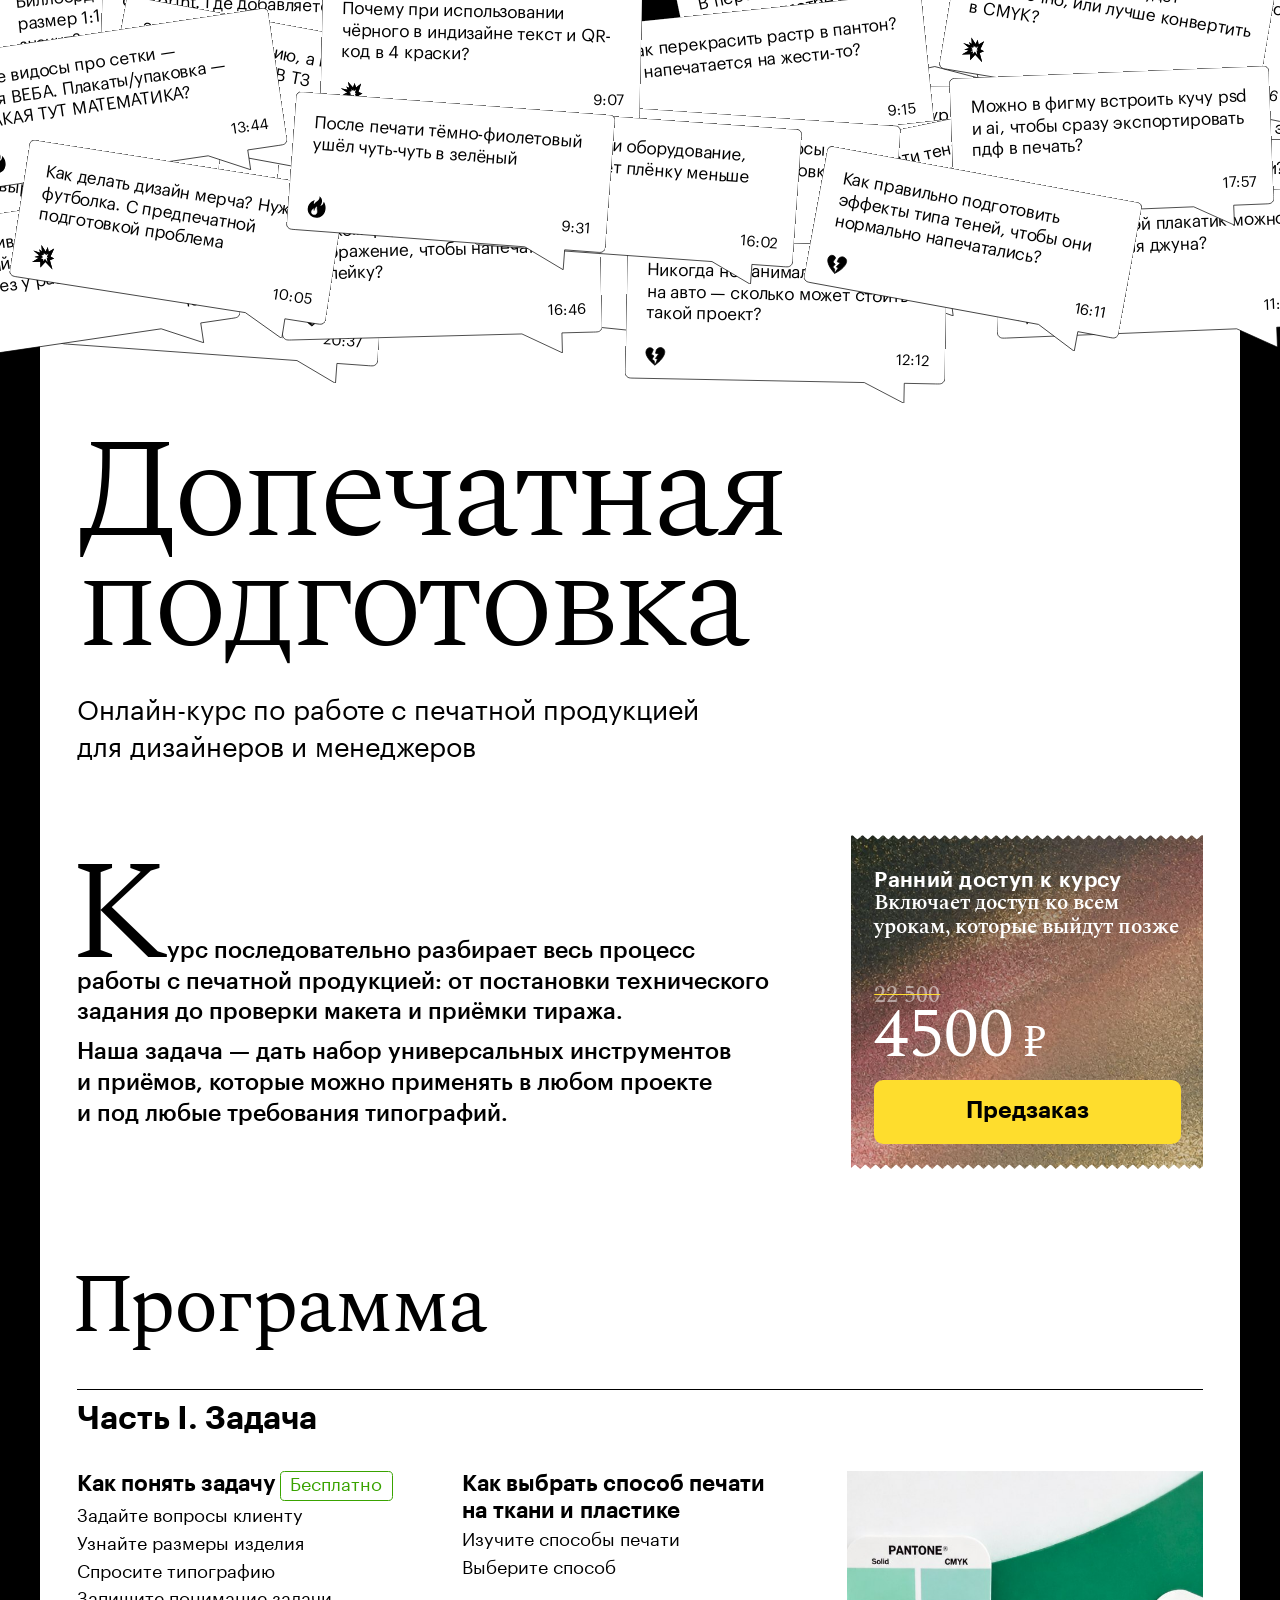
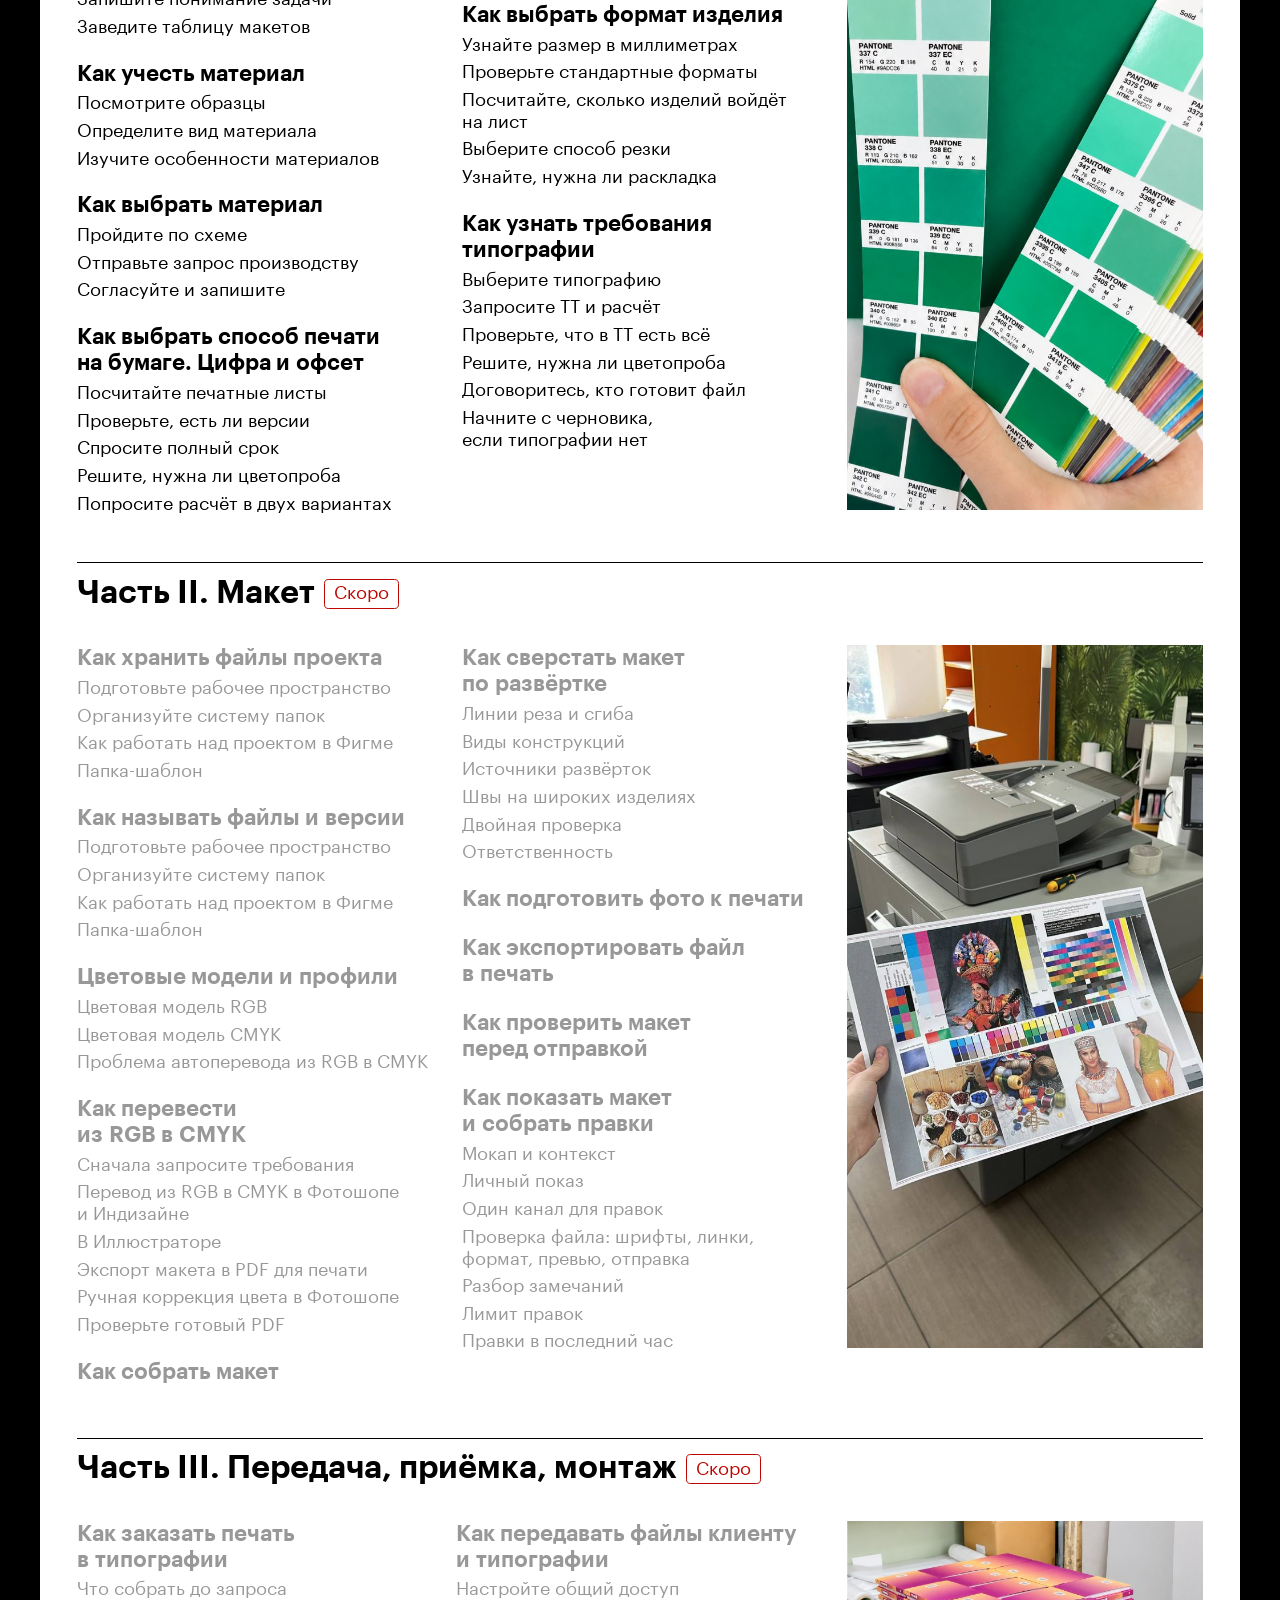
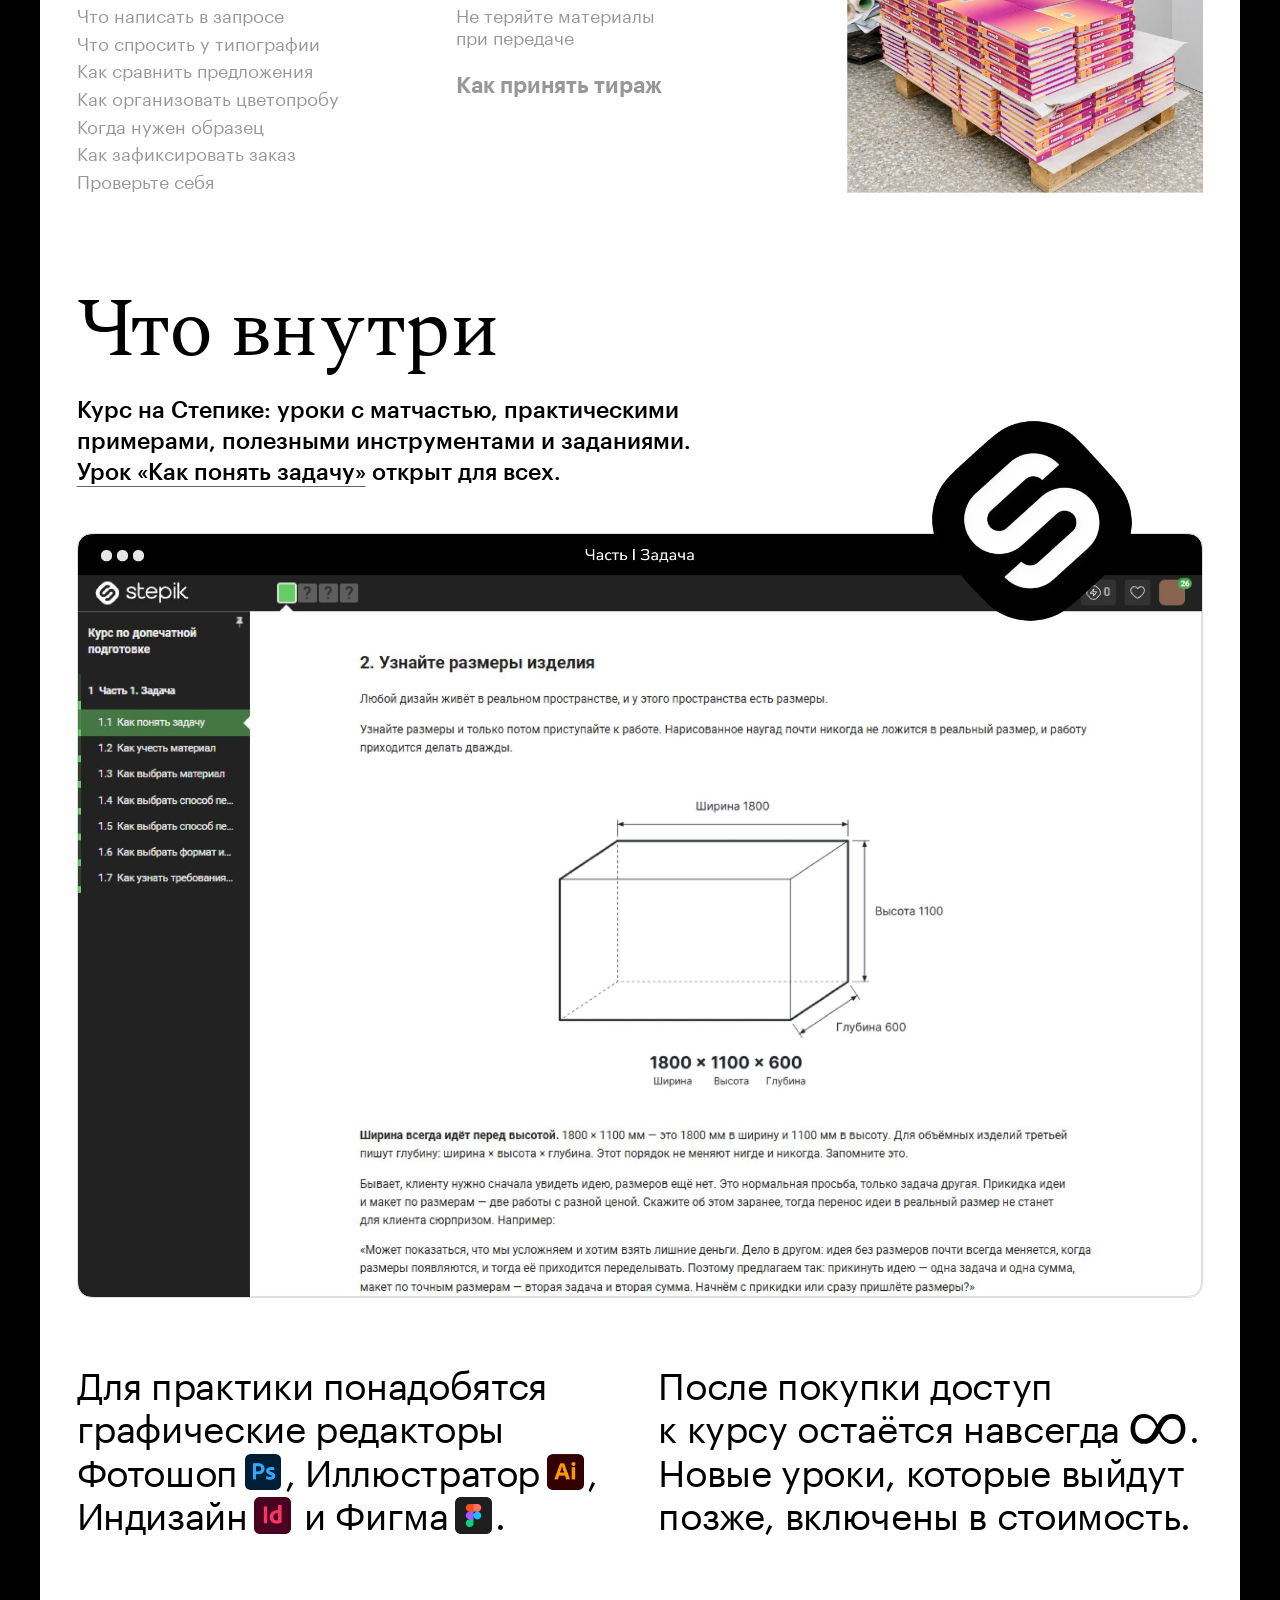
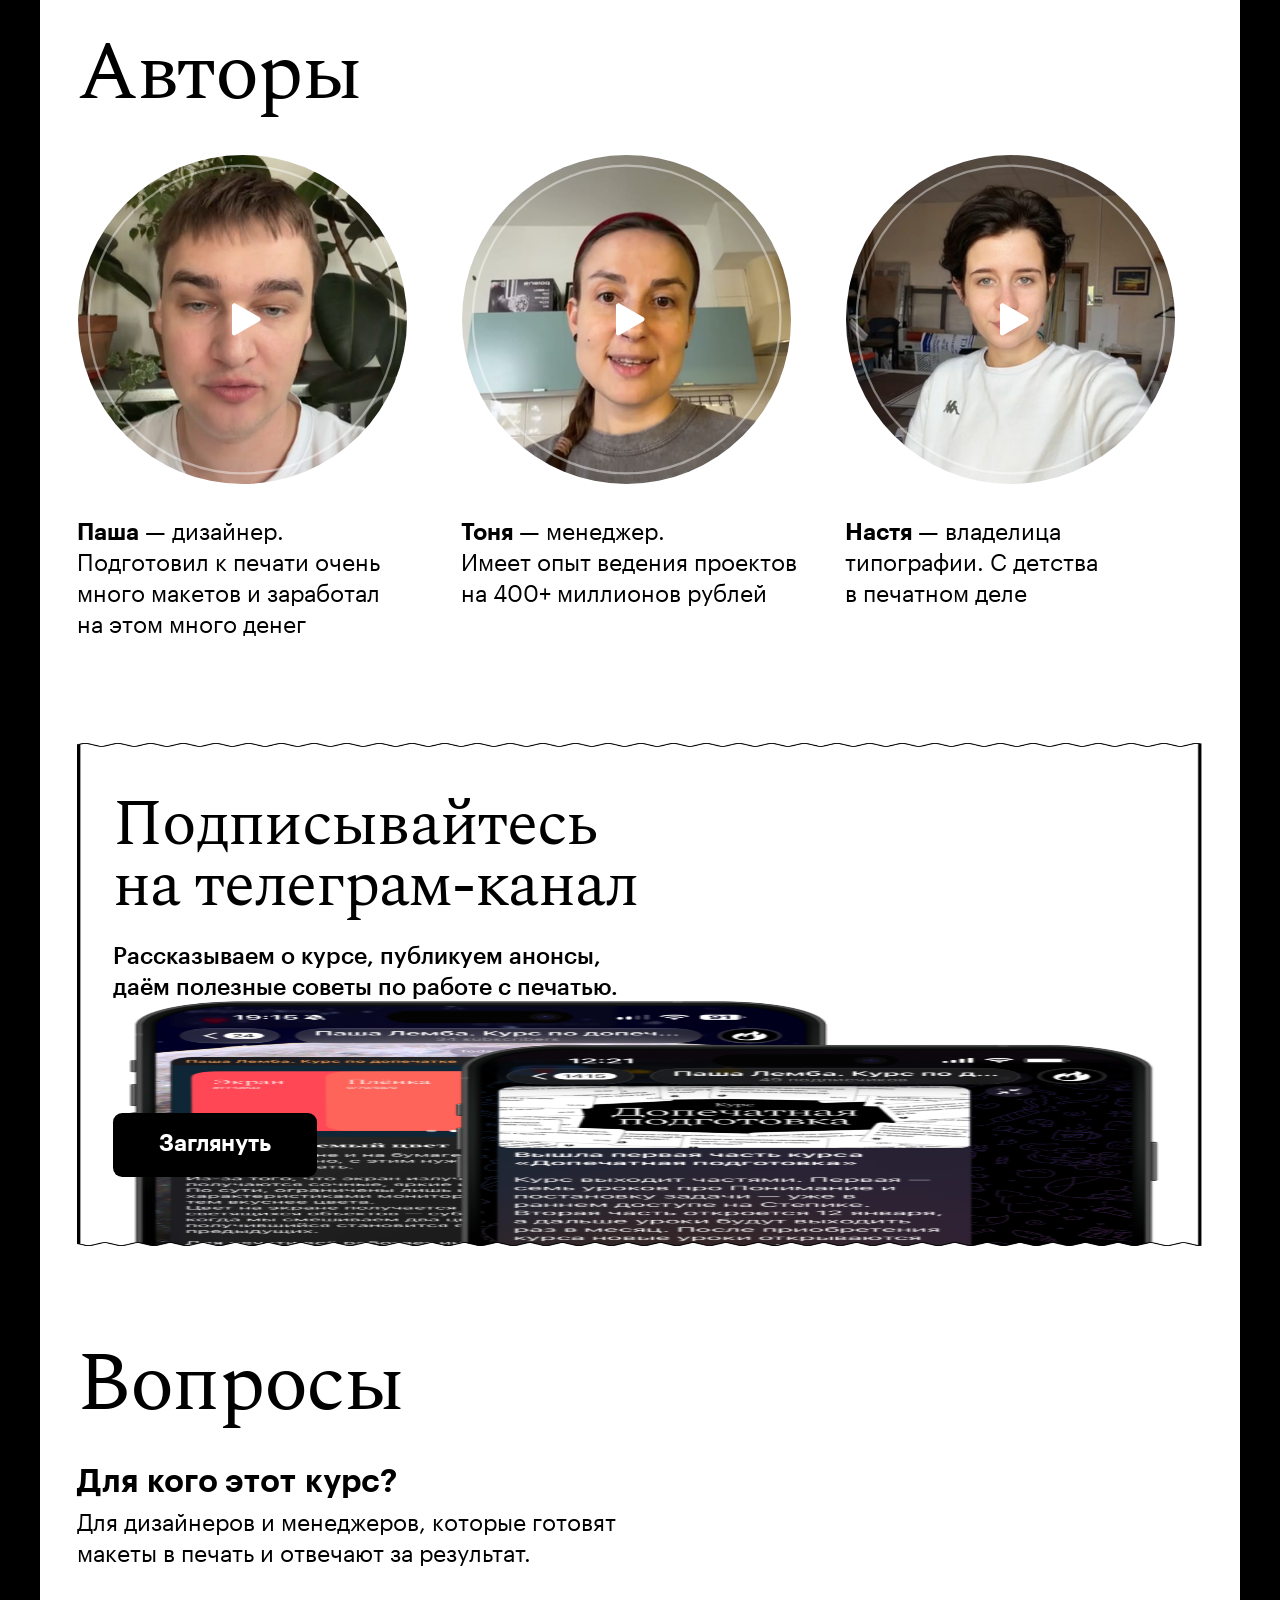
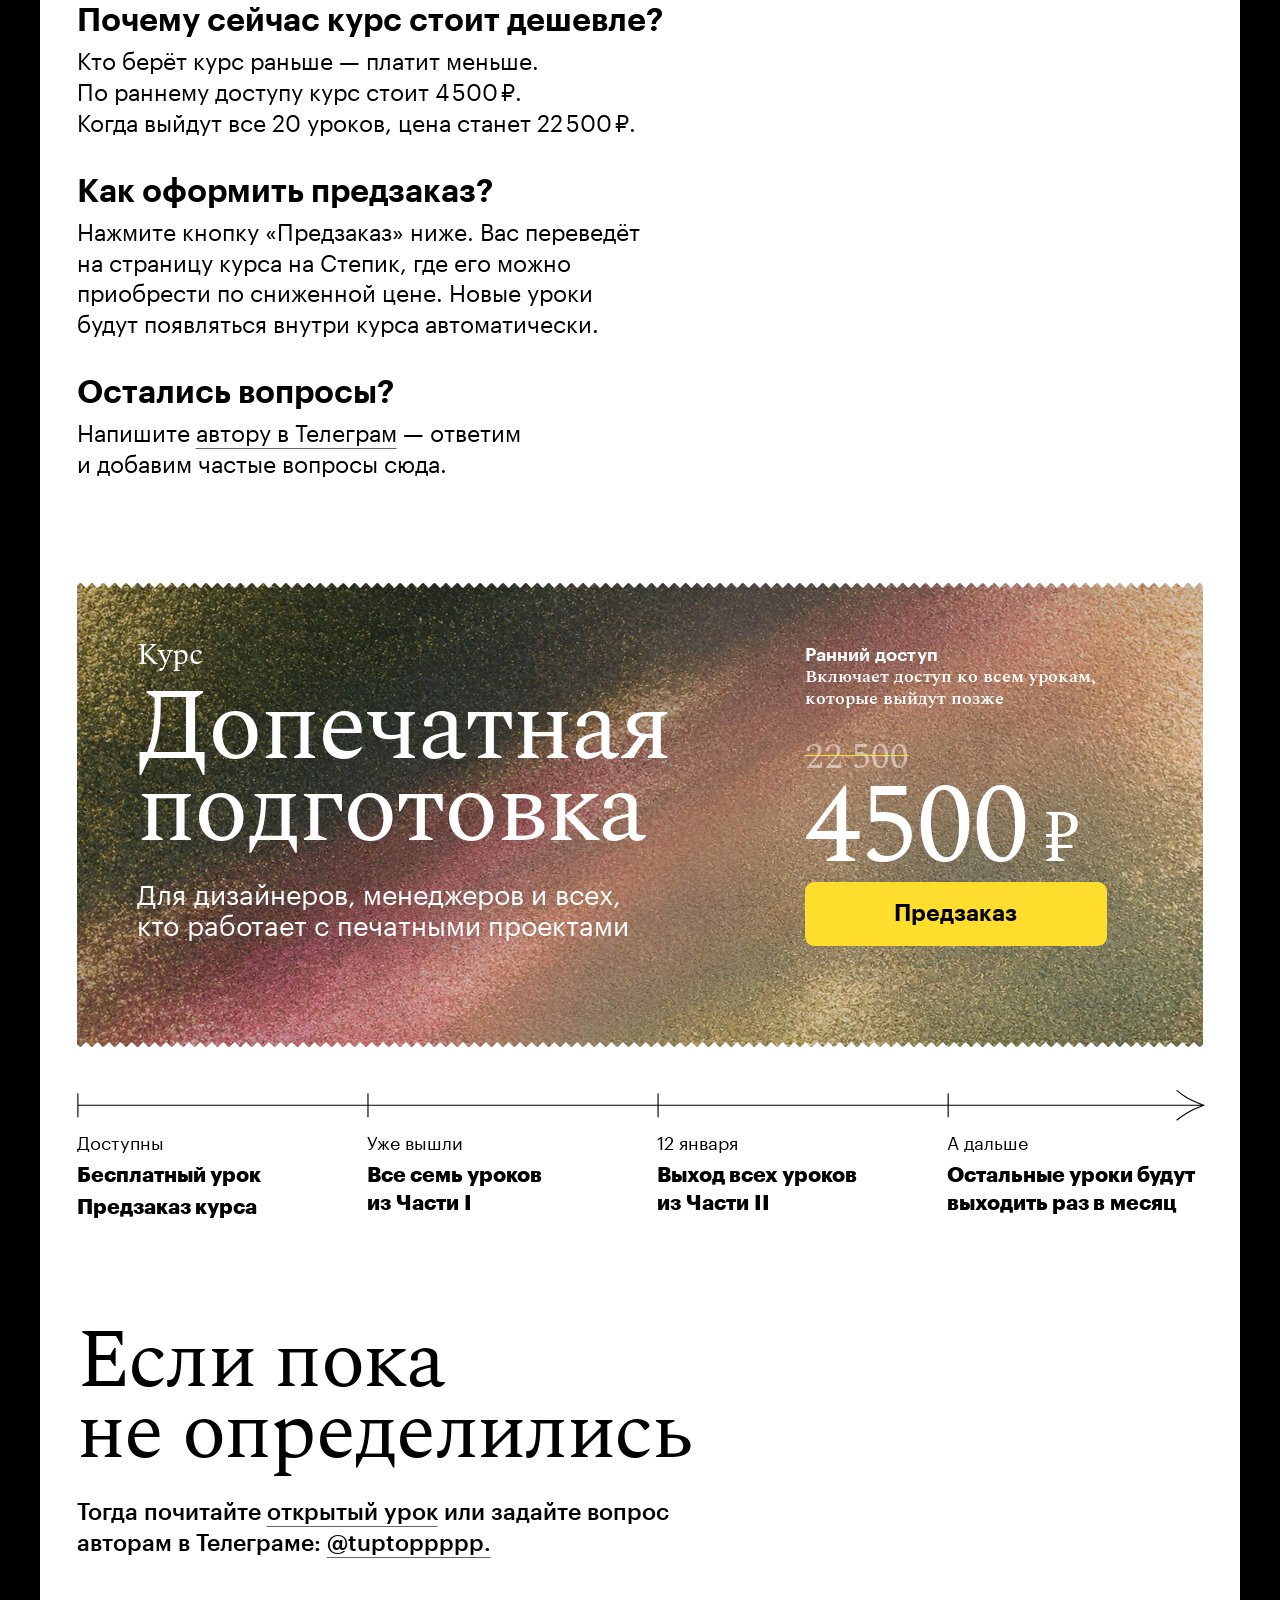
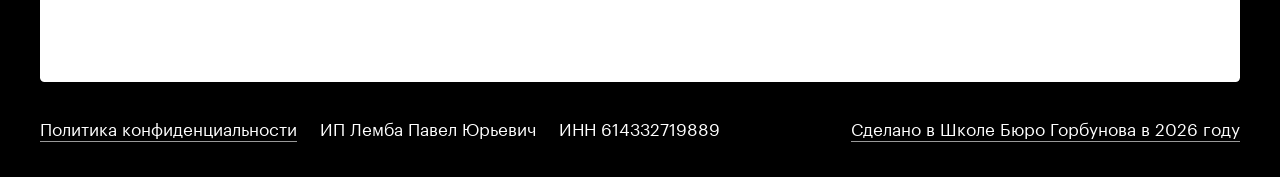
==== commit ebf6ff33: "Preserve proportional mobile scaling without CSS zoom" ====
--- a/site/index.html
+++ b/site/index.html
@@ -28,7 +28,7 @@
   <link rel="icon" href="favicon.png" sizes="32x32" type="image/png">
   <link rel="apple-touch-icon" href="apple-touch-icon.png">
 
-  <link rel="stylesheet" href="style.css?v=147">
+  <link rel="stylesheet" href="style.css?v=148">
 </head>
 <body>
   <!-- Yandex.Metrika counter -->
@@ -415,6 +415,7 @@
     </footer>
   </div>
 
+<script src="autoscale.js"></script>
 <script>
   /* ============================================================
      ОПЛАТА (Продамус) — единственная точка настройки.
@@ -506,53 +507,6 @@
       if (a.dataset.utm) u.searchParams.set('utm_content', a.dataset.utm);
       a.href = u.toString();
     });
-  })();
-
-  /* ============================================================
-     АВТОСКЕЙЛ ХОЛСТА
-     Вёрстка в натуральную величину макета (полотно 1050px), на экран
-     её кладём зумом. Потолок 1200/1050: при широком окне полотно
-     занимает ровно 1200px. Координаты внутри не трогаем — масштабируется
-     всё целиком, поэтому содержимое не разъезжается. Когда окно уже
-     1200, зум падает, тёмные поля съедаются, полотно остаётся по центру.
-
-     Блок идёт первым не случайно: облако реплик ниже мерит живую геометрию
-     своего контейнера, а она зависит от зума. Если считать её до того, как
-     зум выставлен, в окне уже 1200 выйдет чепуха — там CSS-дефолт 1.1429
-     больше настоящего масштаба.
-     ============================================================ */
-  (() => {
-    const SHEET = 1050;        // ширина белого полотна в вёрстке
-    const MAX = 1200 / SHEET;  // ≈1.1429 — на экране полотно шириной 1200
-    const MOB = 375;           // натуральная ширина мобильного макета
-    const root = document.documentElement;
-    const fit = () => {
-      const vw = root.clientWidth;
-      if (matchMedia('(max-width: 759px)').matches) {
-        /* Мобильный холст — натуральная величина макета (375), и он тянется
-           на всю ширину окна без потолка: макет повторяется один в один
-           на любом экране, только крупнее или мельче. Потолок 1.2 тут был
-           до этого — выше него холст расширялся, а кегли оставались
-           макетными, и на планшете текст выглядел мелким. */
-        root.style.setProperty('--zoom', (vw / MOB).toFixed(4));
-        root.style.setProperty('--page-w', MOB + 'px');
-        /* Проверяем, что zoom вообще применился. Если браузер его игнорирует,
-           холст остаётся 375 на экране шире — и вся страница прижимается
-           к левому краю узкой колонкой (на это жаловались с айфона). Тогда
-           отдаём обычную резину: масштаб 1, ширина 100%. Мобильная раскладка
-           поточная и это переживает — только кегли остаются макетными. */
-        const page = document.getElementById('page');
-        if (page && Math.abs(page.getBoundingClientRect().width - vw) > 1) {
-          root.style.setProperty('--zoom', '1');
-          root.style.setProperty('--page-w', '100%');
-        }
-        return;
-      }
-      root.style.removeProperty('--page-w');
-      root.style.setProperty('--zoom', Math.min(MAX, vw / SHEET).toFixed(4));
-    };
-    fit();
-    window.addEventListener('resize', fit, { passive: true });
   })();
 
   /* ============================================================
--- a/site/style.css
+++ b/site/style.css
@@ -929,17 +929,9 @@
 
 /* ============================================================
    МОБИЛЬНАЯ РАСКЛАДКА (макет 375px)
-   Жёсткий холст 1440 остаётся десктопу; на телефоне отдаём
-   обычный поток в одну колонку. Переключение — скриптом в <head>,
-   который меняет meta viewport по ширине экрана.
+   Мобильный холст масштабируется по ширине окна.
    ============================================================ */
 @media (max-width: 759px) {
-  /* Мобильная вёрстка тоже в натуральную величину макета (колонка 343
-     в холсте 375), на экран её кладёт тот же zoom, что и десктоп. Потолок
-     1.2: до 450px ширины макет масштабируется один в один, дальше масштаб
-     стоит, а холст становится шире — раскладка тут поточная и лишнюю
-     ширину разбирает сама. Значения считает скрипт «АВТОСКЕЙЛ ХОЛСТА»,
-     в CSS лежат дефолты на случай отключённого JS. */
   #page {
     zoom: var(--zoom, 1);
     width: var(--page-w, 100%);
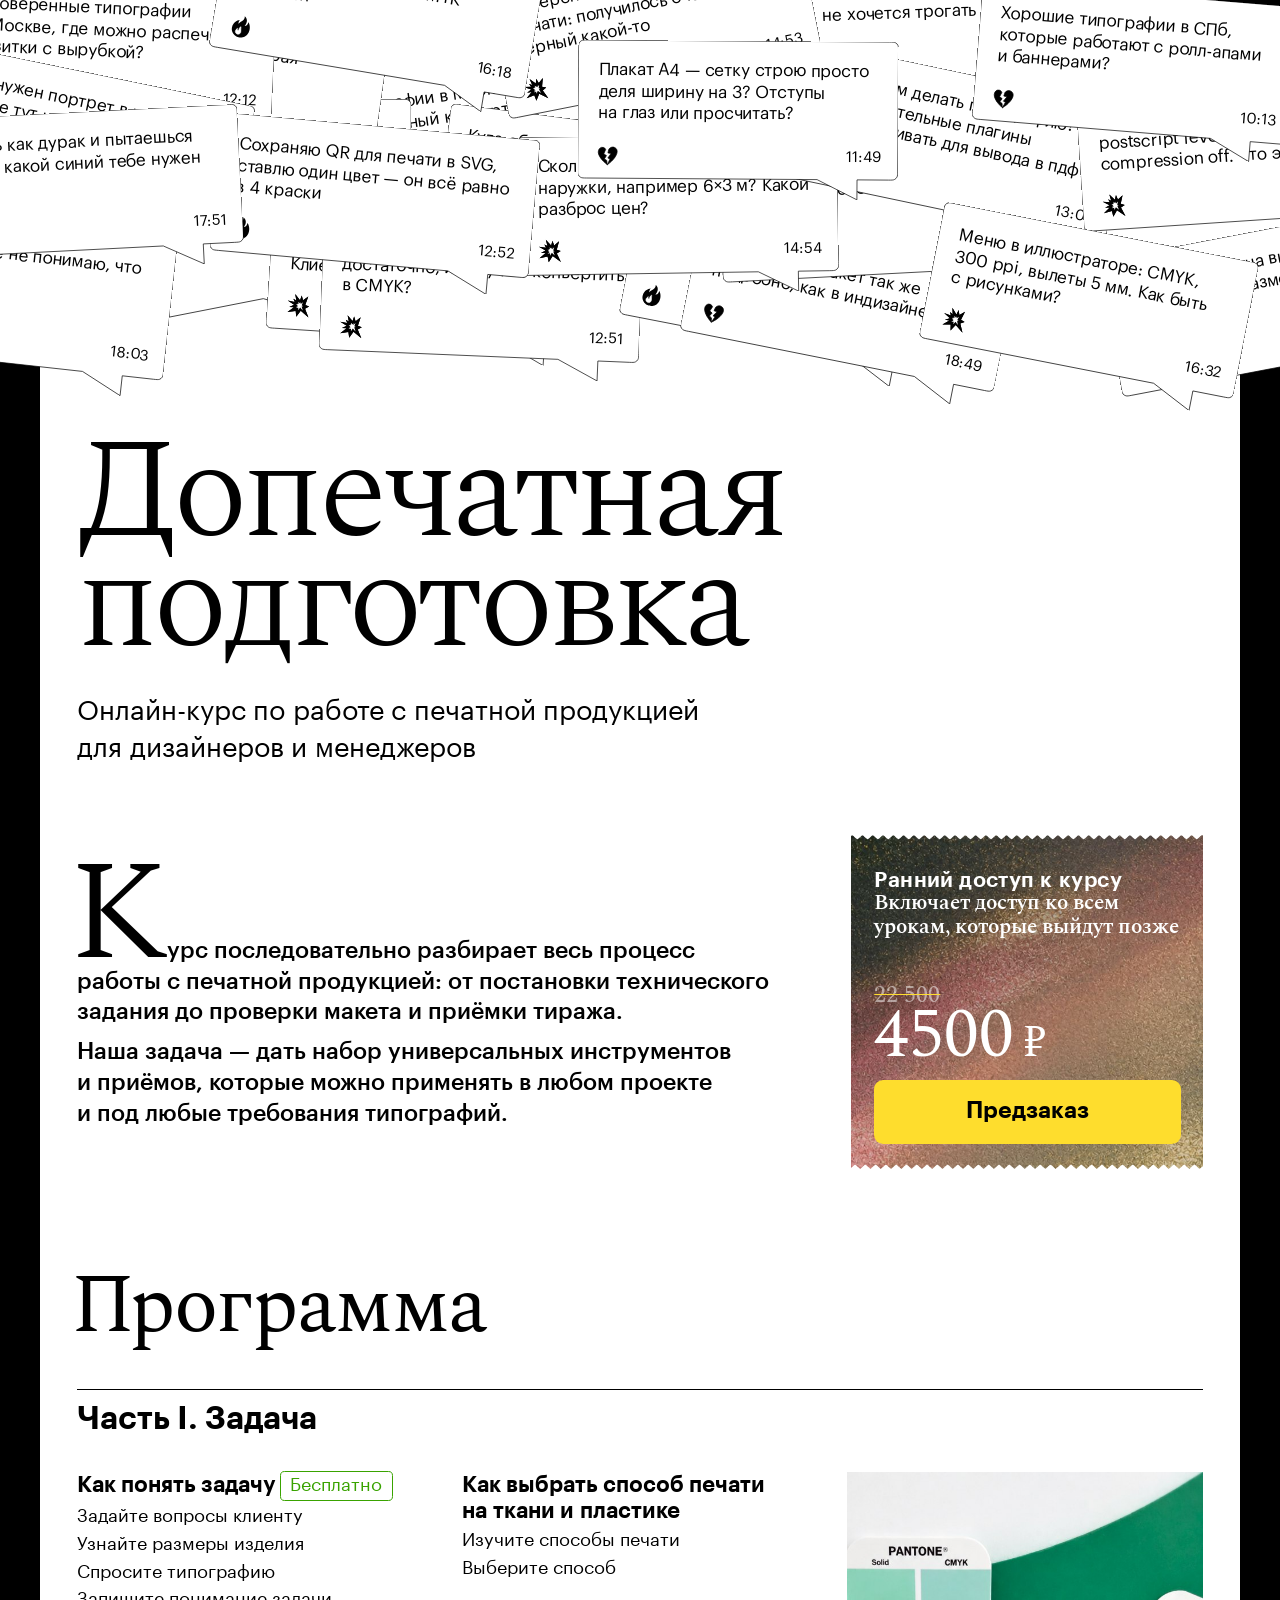
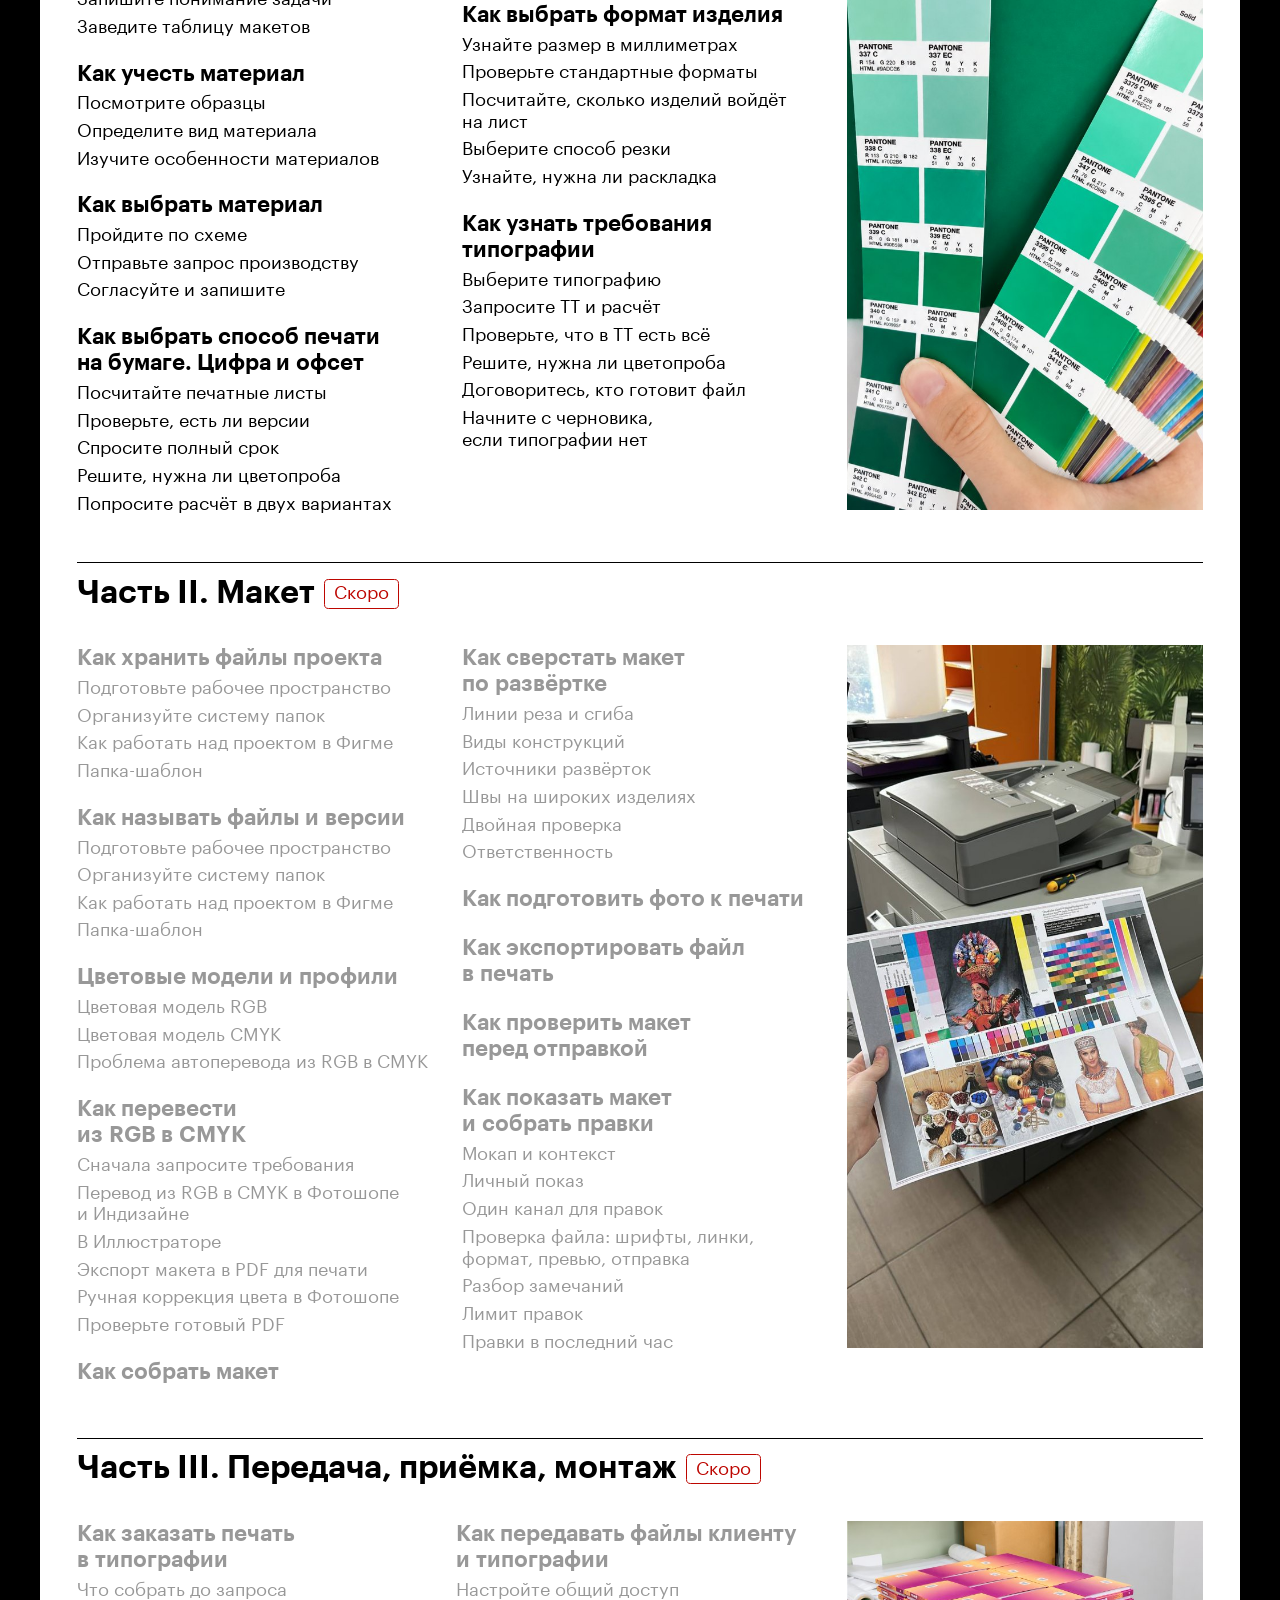
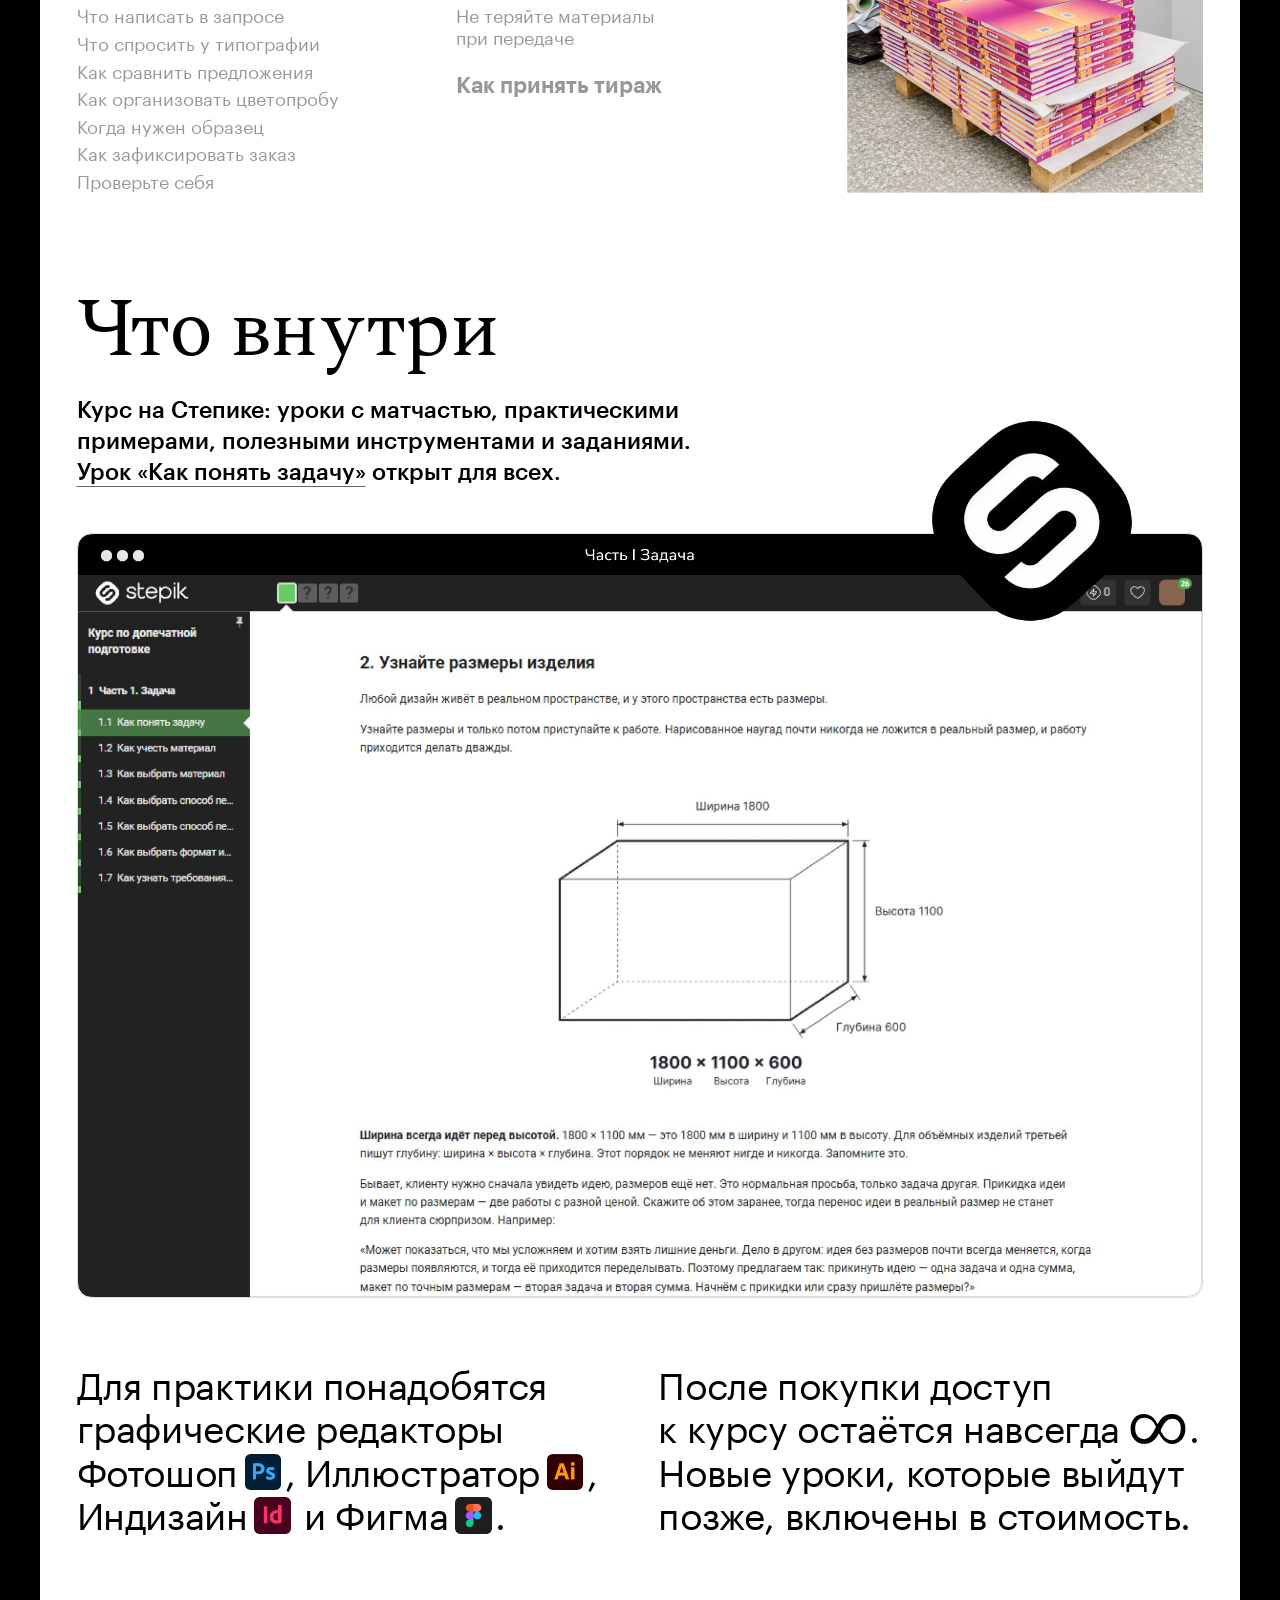
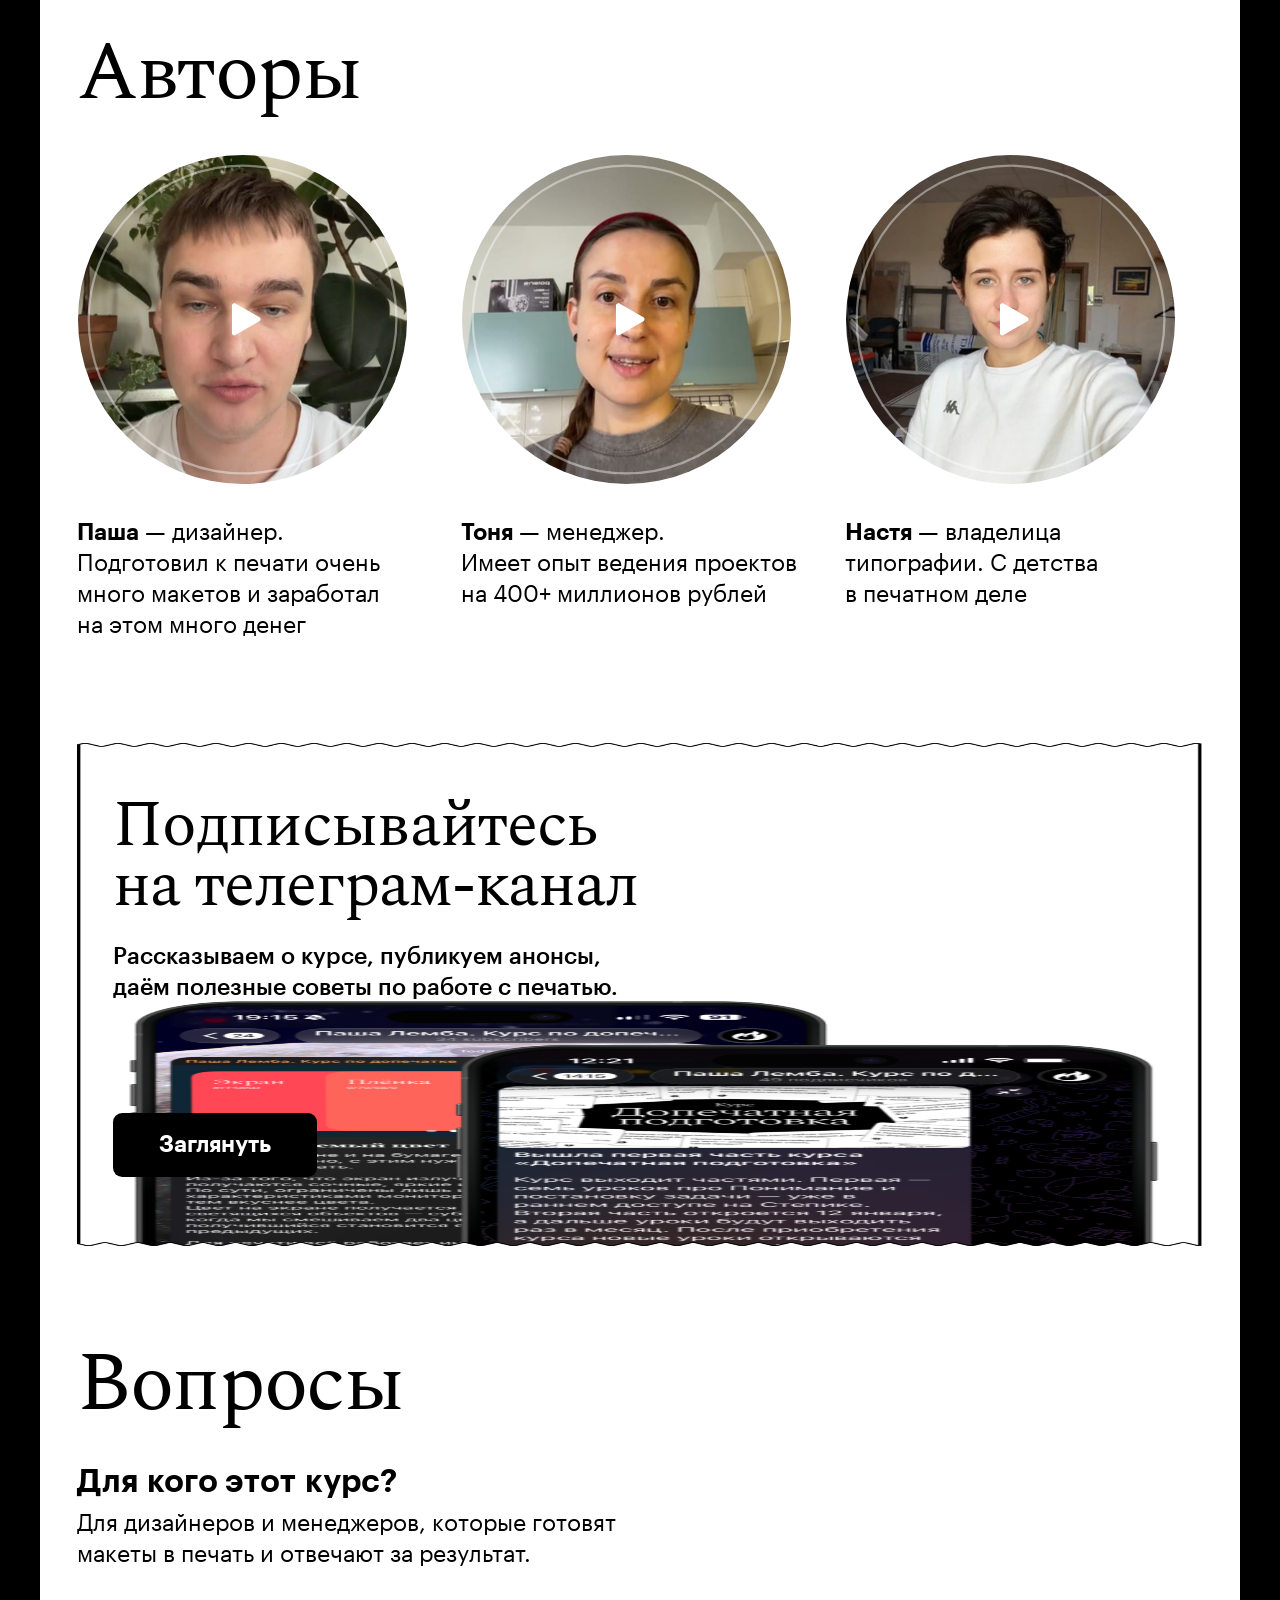
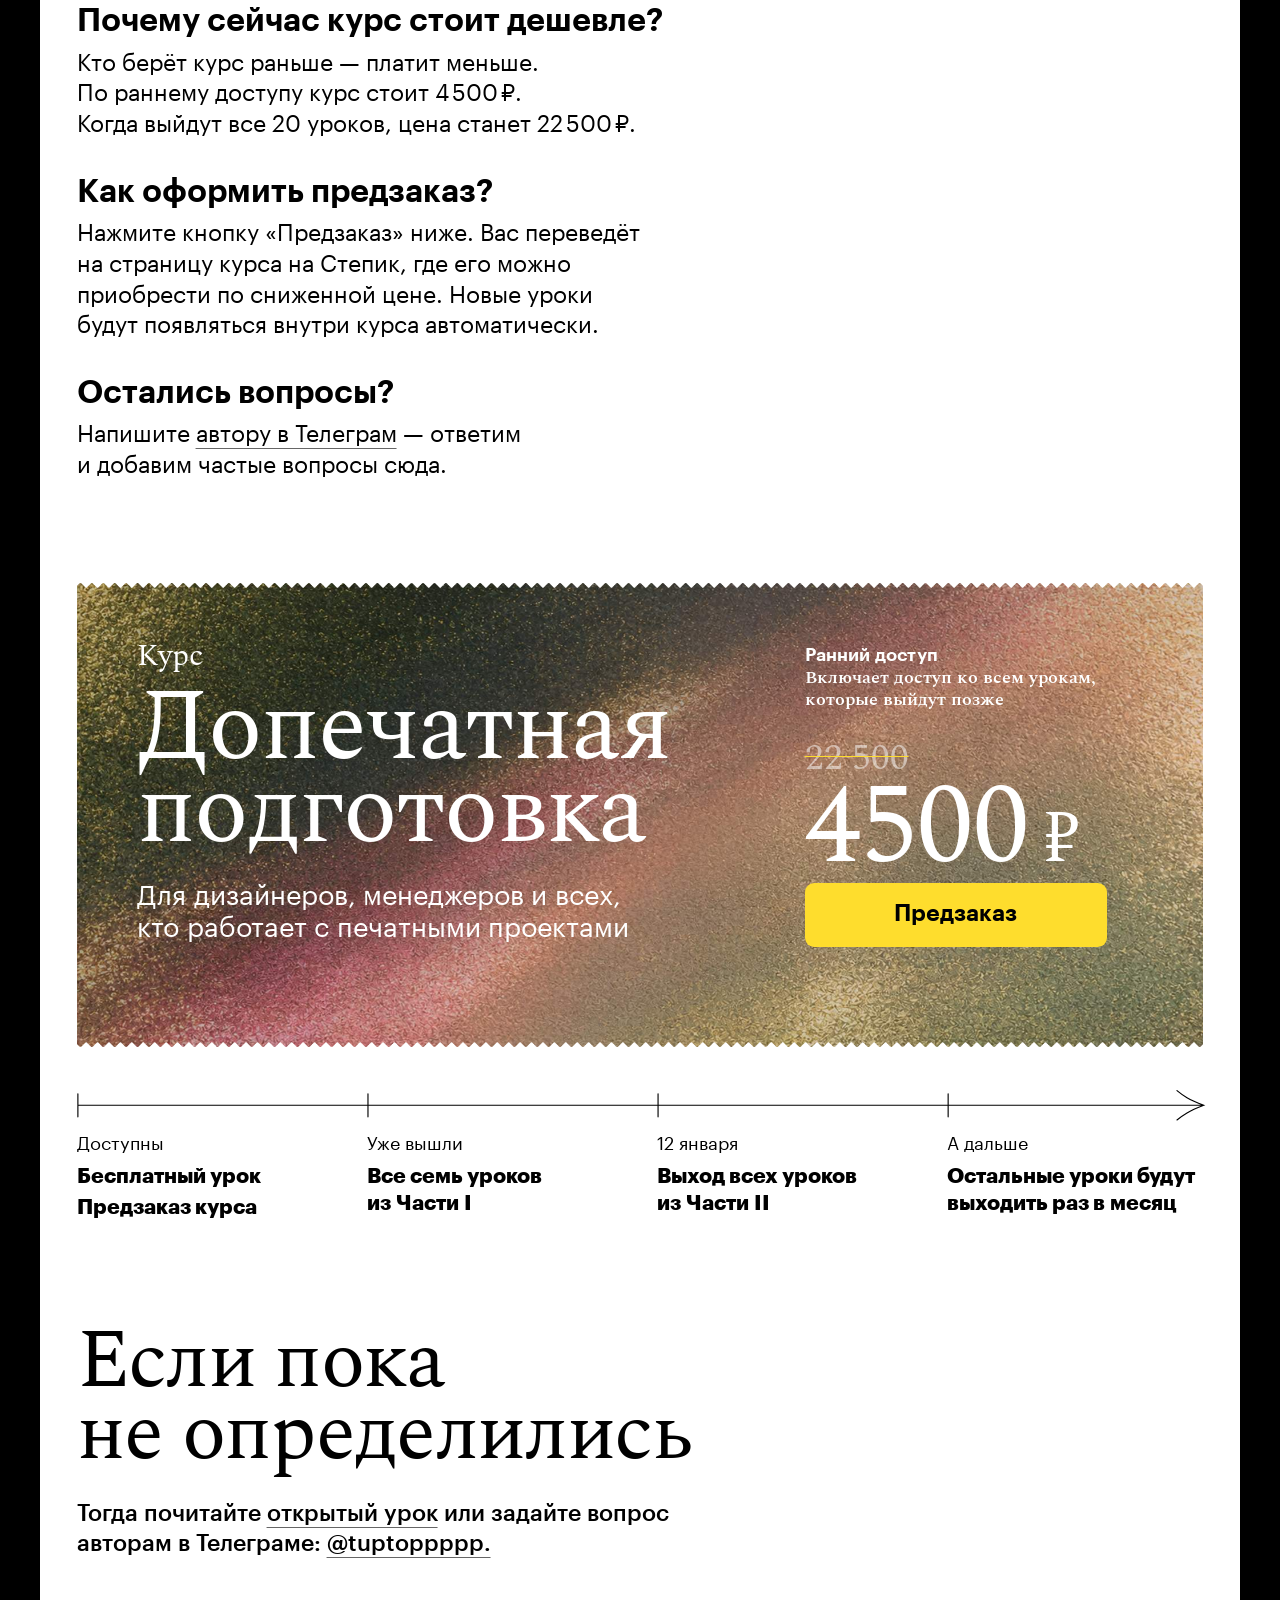
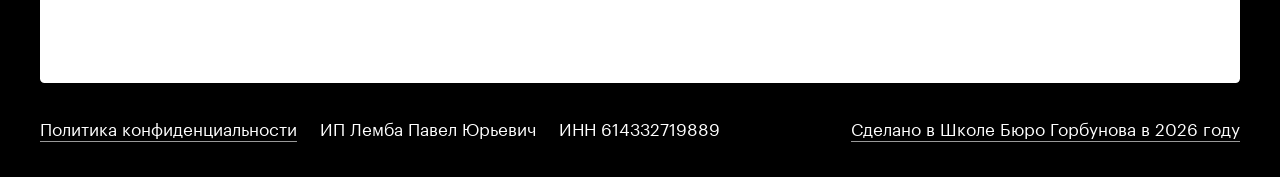
==== commit 05fb66e3: "Revert "Preserve proportional mobile scaling without CSS zoom" This reverts commit ebf6ff337086b919c" ====
--- a/site/index.html
+++ b/site/index.html
@@ -28,7 +28,7 @@
   <link rel="icon" href="favicon.png" sizes="32x32" type="image/png">
   <link rel="apple-touch-icon" href="apple-touch-icon.png">
 
-  <link rel="stylesheet" href="style.css?v=148">
+  <link rel="stylesheet" href="style.css?v=147">
 </head>
 <body>
   <!-- Yandex.Metrika counter -->
@@ -415,7 +415,6 @@
     </footer>
   </div>
 
-<script src="autoscale.js"></script>
 <script>
   /* ============================================================
      ОПЛАТА (Продамус) — единственная точка настройки.
@@ -507,6 +506,53 @@
       if (a.dataset.utm) u.searchParams.set('utm_content', a.dataset.utm);
       a.href = u.toString();
     });
+  })();
+
+  /* ============================================================
+     АВТОСКЕЙЛ ХОЛСТА
+     Вёрстка в натуральную величину макета (полотно 1050px), на экран
+     её кладём зумом. Потолок 1200/1050: при широком окне полотно
+     занимает ровно 1200px. Координаты внутри не трогаем — масштабируется
+     всё целиком, поэтому содержимое не разъезжается. Когда окно уже
+     1200, зум падает, тёмные поля съедаются, полотно остаётся по центру.
+
+     Блок идёт первым не случайно: облако реплик ниже мерит живую геометрию
+     своего контейнера, а она зависит от зума. Если считать её до того, как
+     зум выставлен, в окне уже 1200 выйдет чепуха — там CSS-дефолт 1.1429
+     больше настоящего масштаба.
+     ============================================================ */
+  (() => {
+    const SHEET = 1050;        // ширина белого полотна в вёрстке
+    const MAX = 1200 / SHEET;  // ≈1.1429 — на экране полотно шириной 1200
+    const MOB = 375;           // натуральная ширина мобильного макета
+    const root = document.documentElement;
+    const fit = () => {
+      const vw = root.clientWidth;
+      if (matchMedia('(max-width: 759px)').matches) {
+        /* Мобильный холст — натуральная величина макета (375), и он тянется
+           на всю ширину окна без потолка: макет повторяется один в один
+           на любом экране, только крупнее или мельче. Потолок 1.2 тут был
+           до этого — выше него холст расширялся, а кегли оставались
+           макетными, и на планшете текст выглядел мелким. */
+        root.style.setProperty('--zoom', (vw / MOB).toFixed(4));
+        root.style.setProperty('--page-w', MOB + 'px');
+        /* Проверяем, что zoom вообще применился. Если браузер его игнорирует,
+           холст остаётся 375 на экране шире — и вся страница прижимается
+           к левому краю узкой колонкой (на это жаловались с айфона). Тогда
+           отдаём обычную резину: масштаб 1, ширина 100%. Мобильная раскладка
+           поточная и это переживает — только кегли остаются макетными. */
+        const page = document.getElementById('page');
+        if (page && Math.abs(page.getBoundingClientRect().width - vw) > 1) {
+          root.style.setProperty('--zoom', '1');
+          root.style.setProperty('--page-w', '100%');
+        }
+        return;
+      }
+      root.style.removeProperty('--page-w');
+      root.style.setProperty('--zoom', Math.min(MAX, vw / SHEET).toFixed(4));
+    };
+    fit();
+    window.addEventListener('resize', fit, { passive: true });
   })();
 
   /* ============================================================
--- a/site/style.css
+++ b/site/style.css
@@ -929,9 +929,17 @@
 
 /* ============================================================
    МОБИЛЬНАЯ РАСКЛАДКА (макет 375px)
-   Мобильный холст масштабируется по ширине окна.
+   Жёсткий холст 1440 остаётся десктопу; на телефоне отдаём
+   обычный поток в одну колонку. Переключение — скриптом в <head>,
+   который меняет meta viewport по ширине экрана.
    ============================================================ */
 @media (max-width: 759px) {
+  /* Мобильная вёрстка тоже в натуральную величину макета (колонка 343
+     в холсте 375), на экран её кладёт тот же zoom, что и десктоп. Потолок
+     1.2: до 450px ширины макет масштабируется один в один, дальше масштаб
+     стоит, а холст становится шире — раскладка тут поточная и лишнюю
+     ширину разбирает сама. Значения считает скрипт «АВТОСКЕЙЛ ХОЛСТА»,
+     в CSS лежат дефолты на случай отключённого JS. */
   #page {
     zoom: var(--zoom, 1);
     width: var(--page-w, 100%);
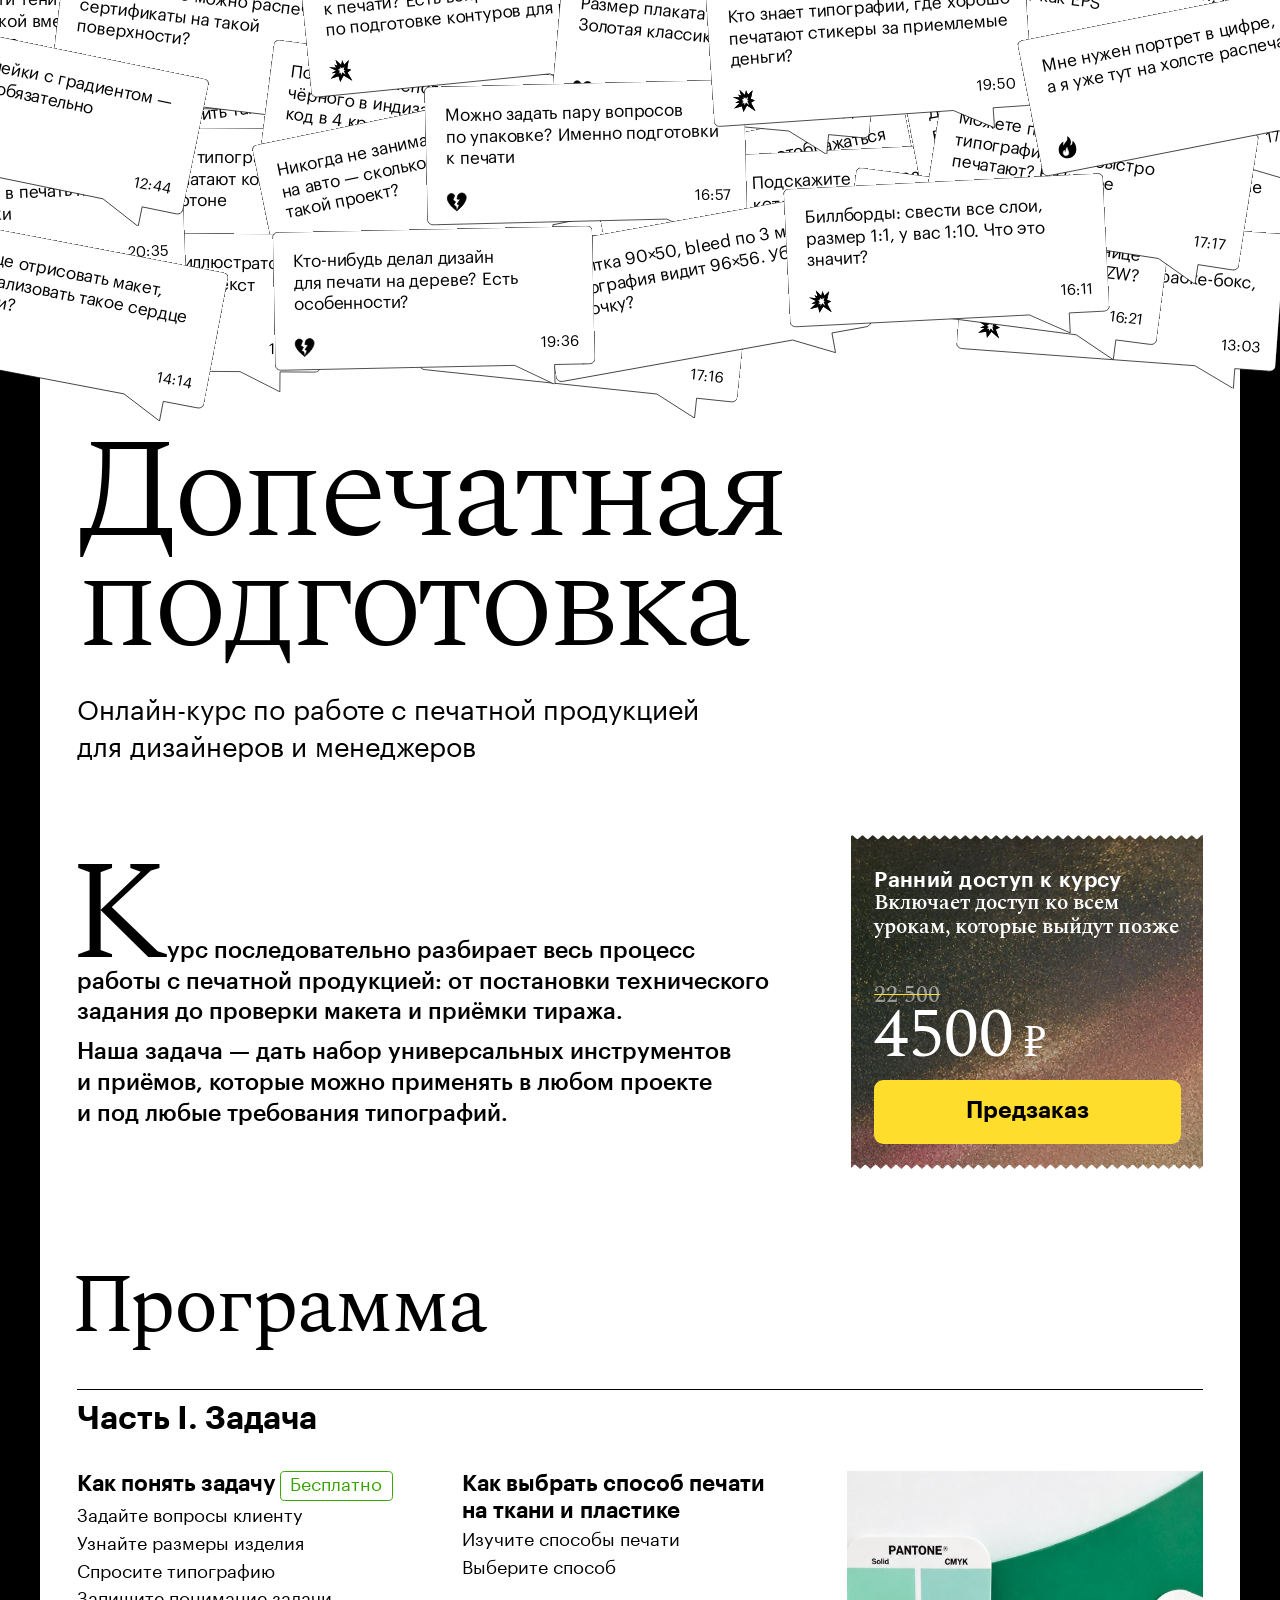
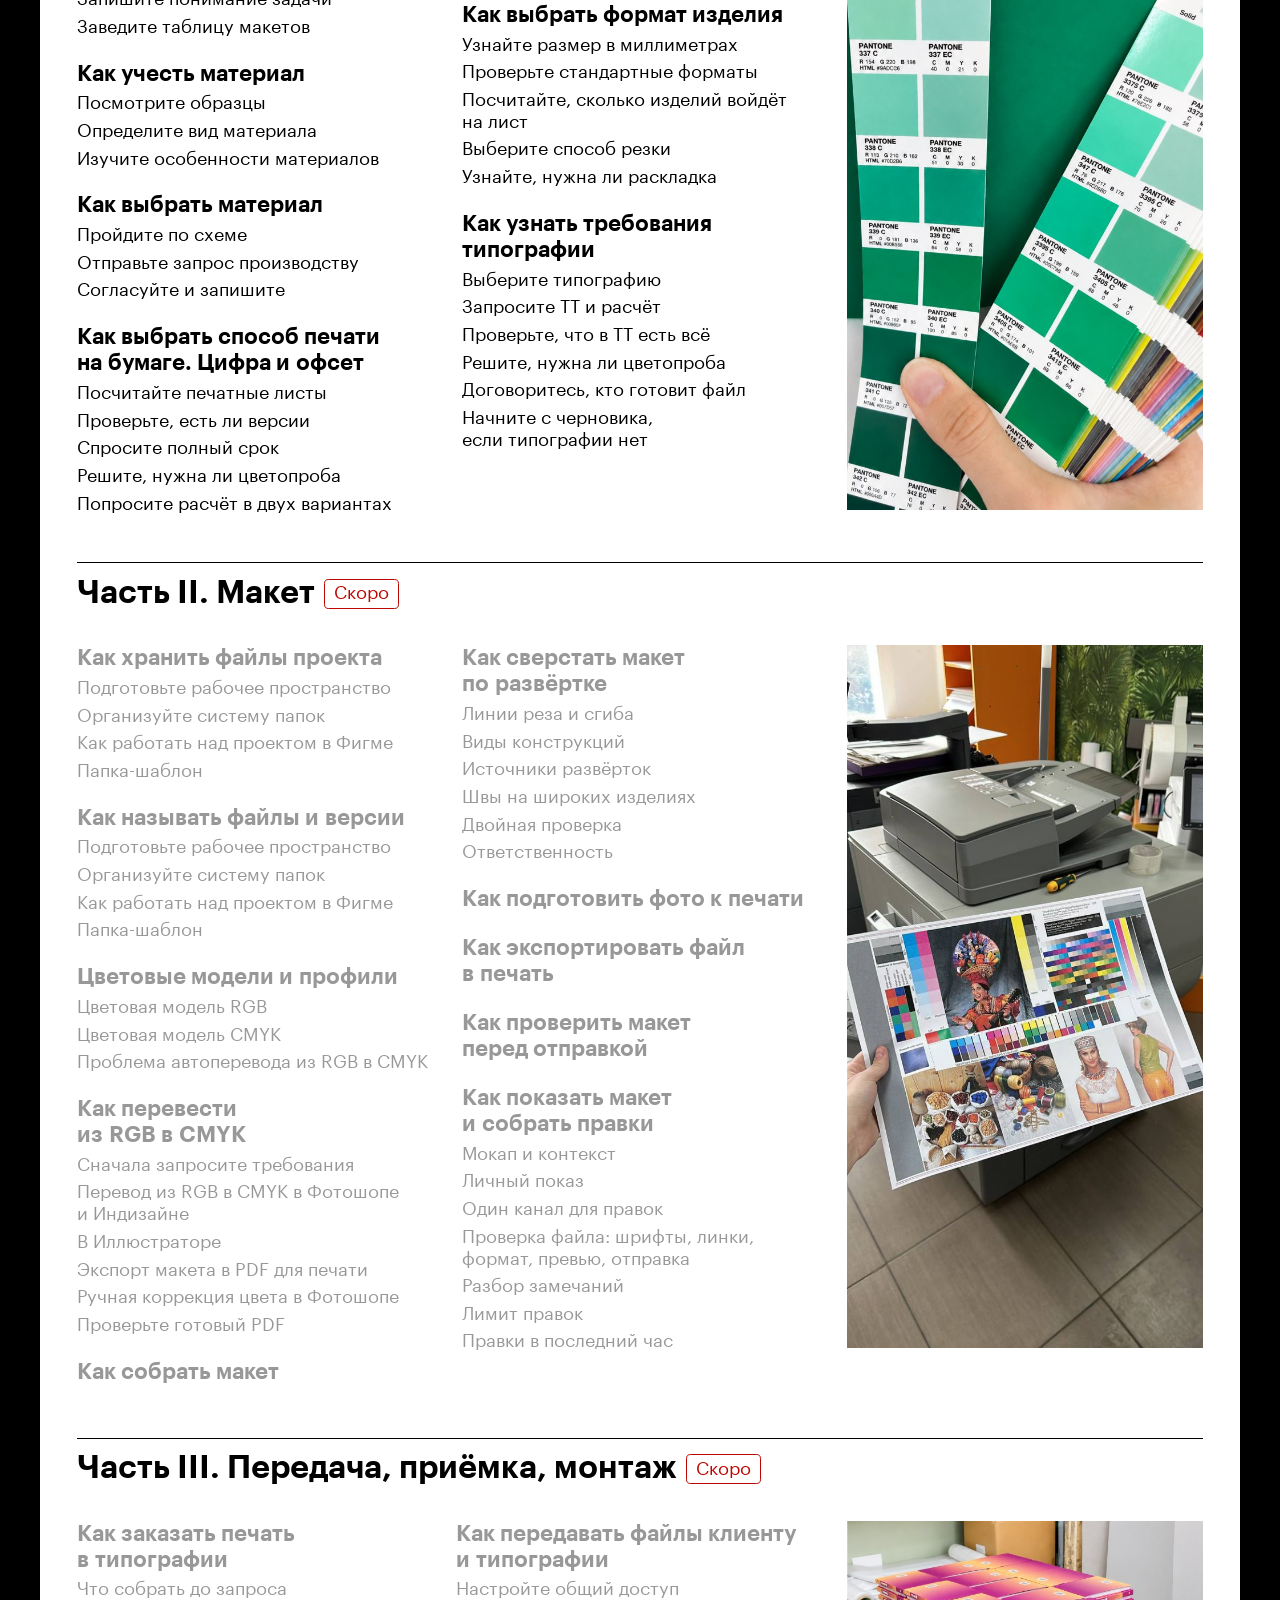
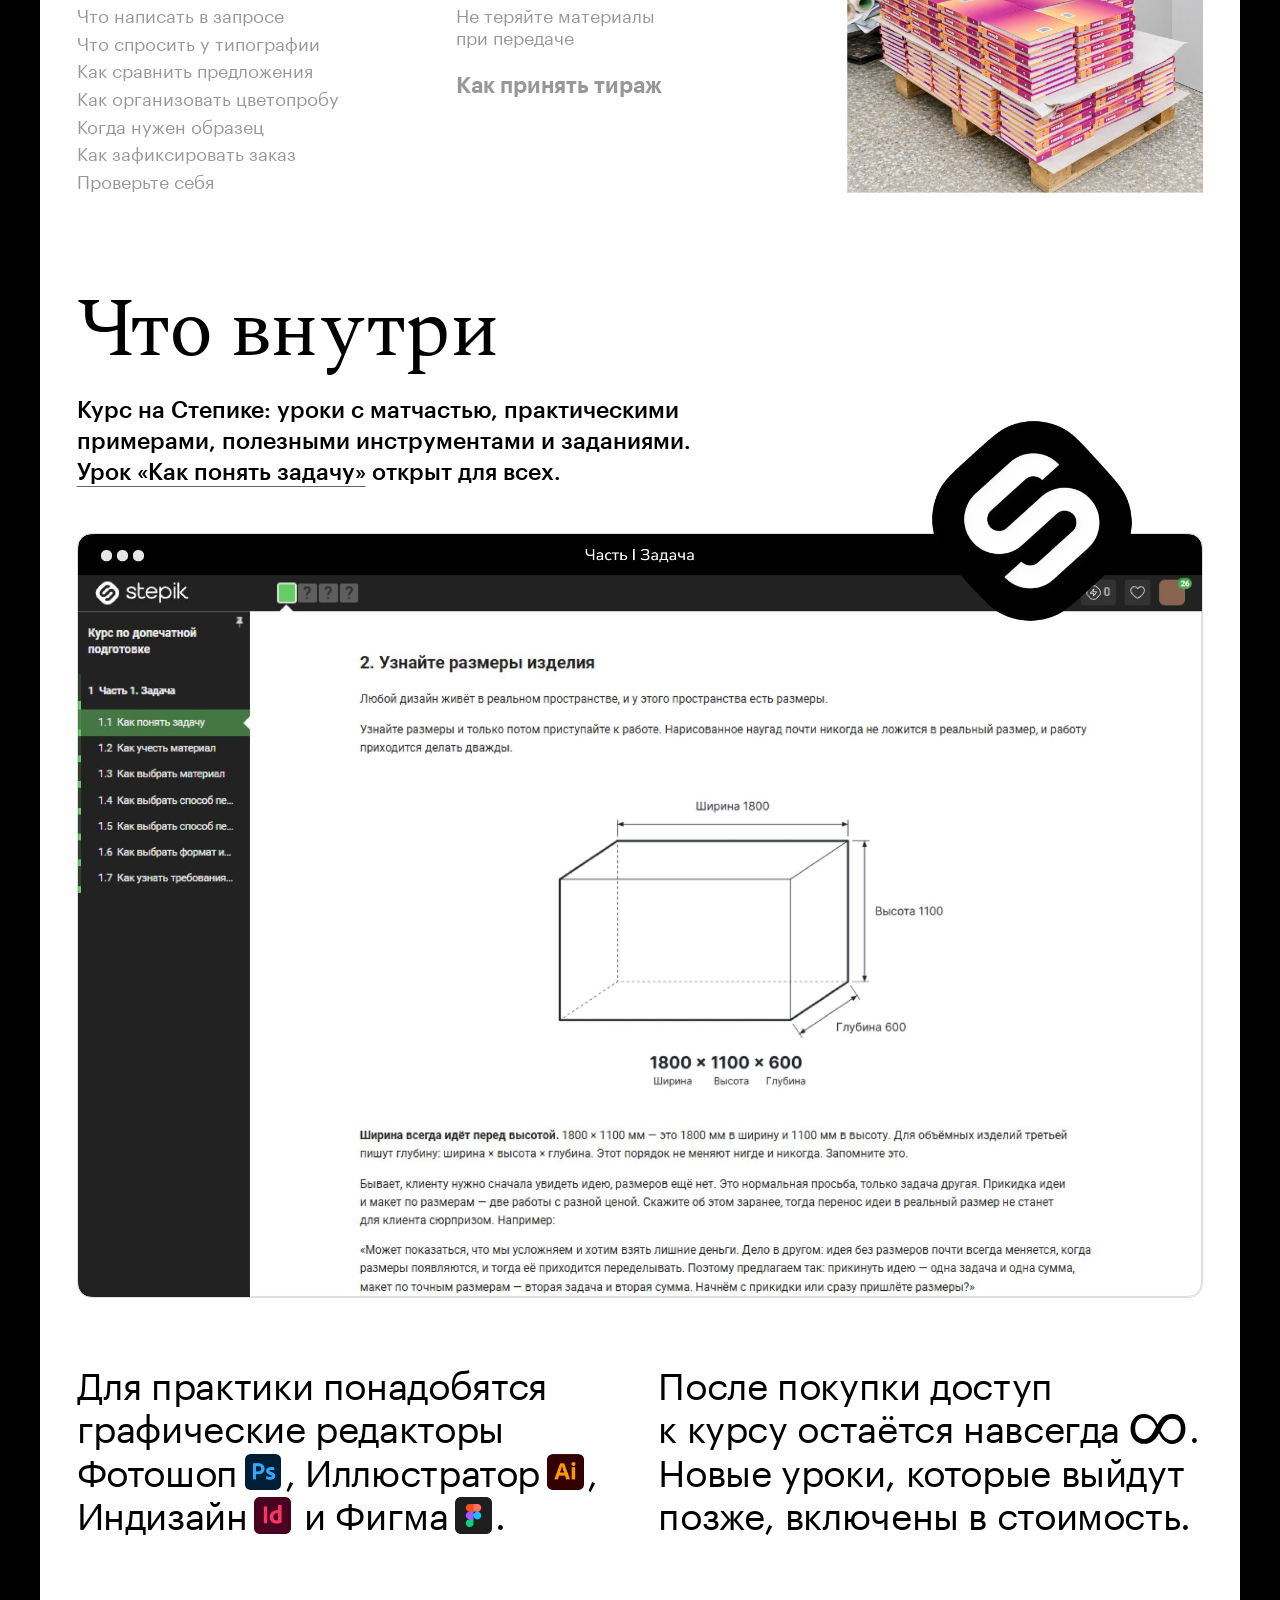
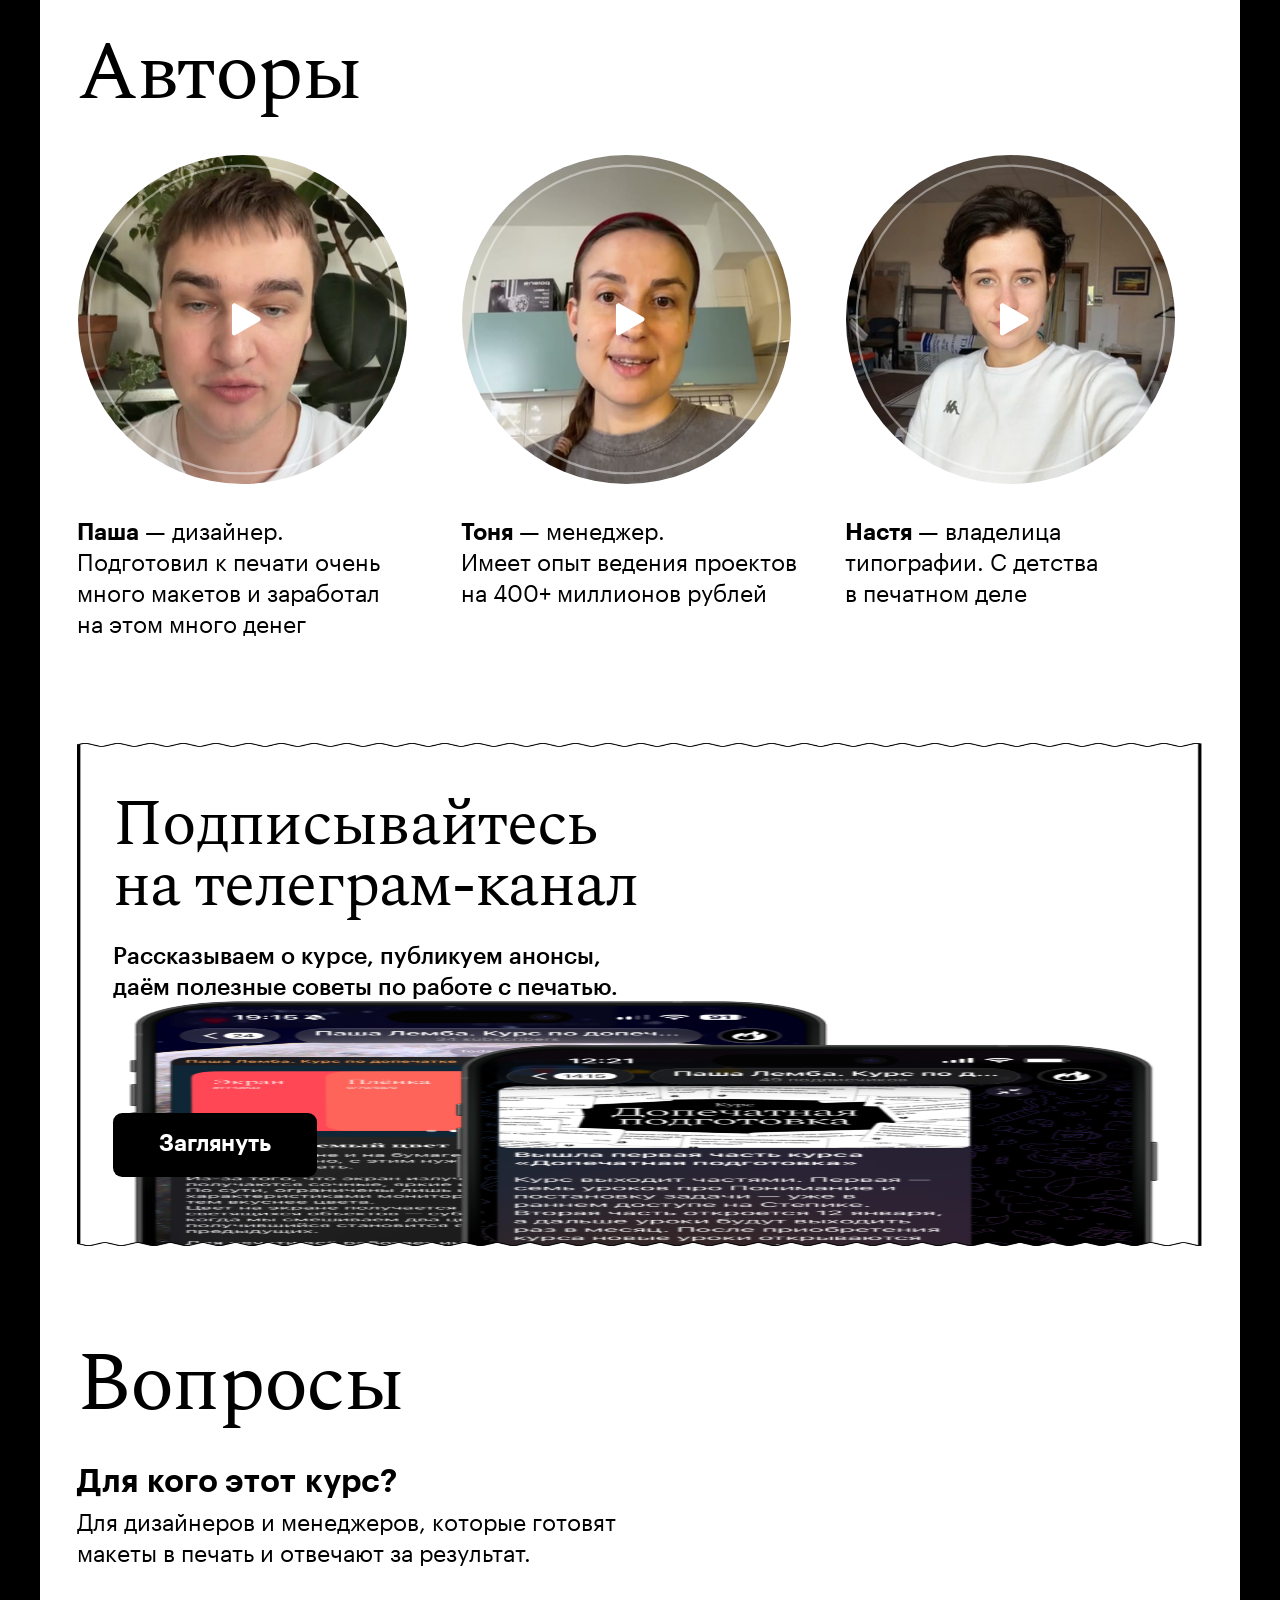
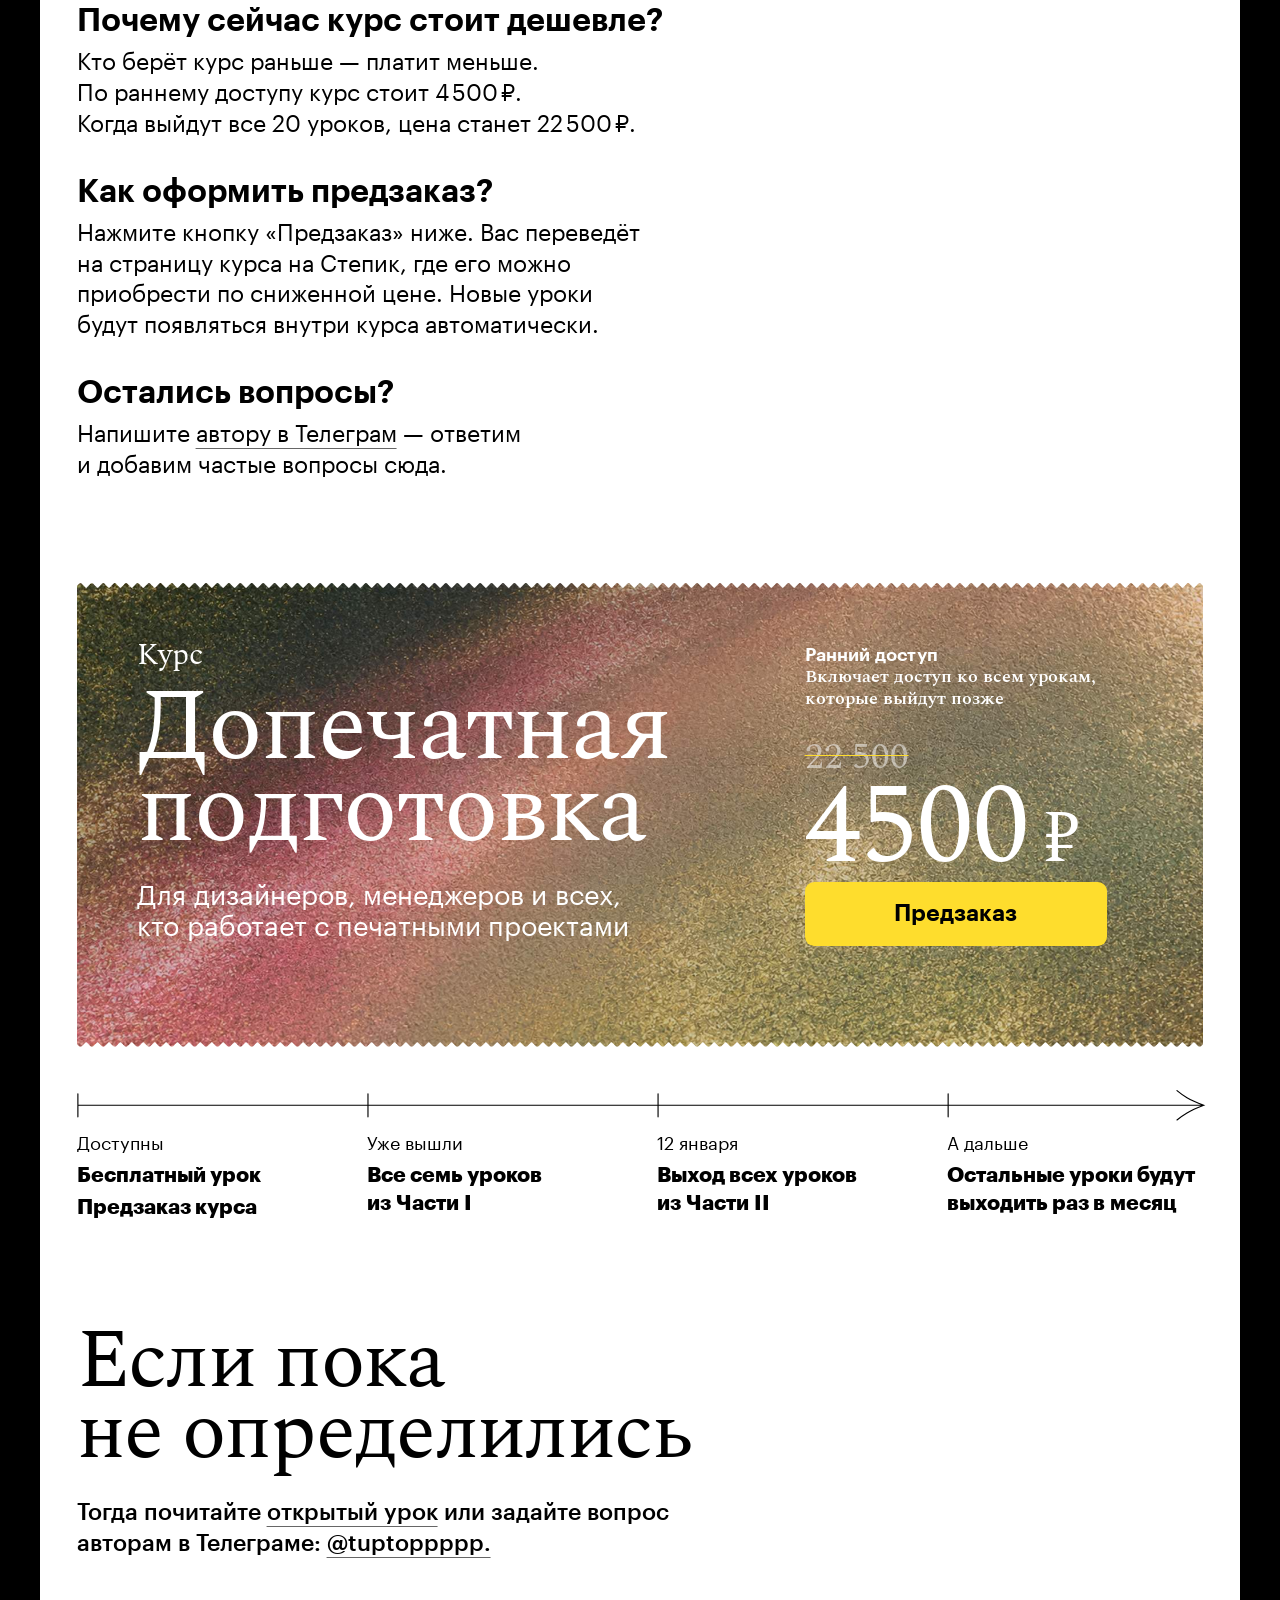
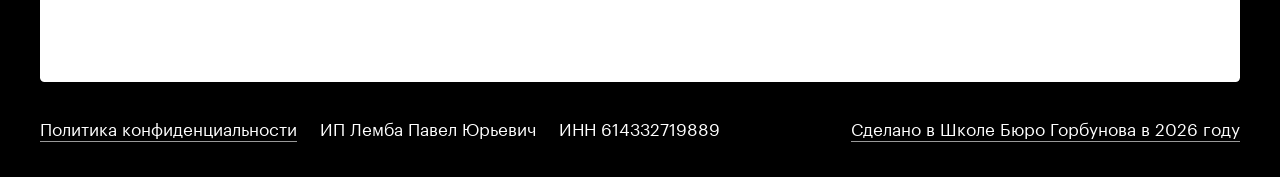
==== commit 7a2f4601: "Use fluid mobile sections and preserve CTA card proportions" ====
--- a/site/index.html
+++ b/site/index.html
@@ -28,7 +28,7 @@
   <link rel="icon" href="favicon.png" sizes="32x32" type="image/png">
   <link rel="apple-touch-icon" href="apple-touch-icon.png">
 
-  <link rel="stylesheet" href="style.css?v=147">
+  <link rel="stylesheet" href="style.css?v=149">
 </head>
 <body>
   <!-- Yandex.Metrika counter -->
@@ -45,7 +45,7 @@
   <noscript><div><img src="https://mc.yandex.ru/watch/113259666" style="position:absolute; left:-9999px;" alt="" /></div></noscript>
   <!-- /Yandex.Metrika counter -->
 
-  <div id="page">
+  <div id="page" class="landing">
     <div class="sheet">
 
       <!-- ===== Хиро: облако реплик, заголовок, фото с параллаксом, плашка цены ===== -->
@@ -57,15 +57,17 @@
         <h1 class="h1">Допечатная<br>подготовка</h1>
         <p class="hero-sub">Онлайн-курс по&nbsp;работе с&nbsp;печатной продукцией <br class="wide-only">для&nbsp;дизайнеров и&nbsp;менеджеров</p>
 
-        <div class="badge">
-          <div class="badge-bg" aria-hidden="true"><i></i></div>
-          <div class="badge-head">
-            <p class="badge-lead">Ранний доступ к&nbsp;курсу</p>
-            <p class="badge-note">Включает доступ ко&nbsp;всем урокам, которые выйдут позже</p>
-          </div>
-          <p class="badge-old">22&nbsp;500</p>
-          <p class="badge-now">4500&nbsp;<span class="rub">₽</span></p>
-          <a class="btn btn-yellow js-checkout" data-utm="hero" href="https://stepik.org/a/299554" target="_blank" rel="noopener">Предзаказ</a>
+        <div class="card-frame card-frame-badge">
+          <div class="badge">
+            <div class="badge-bg" aria-hidden="true"><i></i></div>
+            <div class="badge-head">
+              <p class="badge-lead">Ранний доступ к&nbsp;курсу</p>
+              <p class="badge-note">Включает доступ ко&nbsp;всем урокам, которые выйдут позже</p>
+            </div>
+            <p class="badge-old">22&nbsp;500</p>
+            <p class="badge-now">4500&nbsp;<span class="rub">₽</span></p>
+            <a class="btn btn-yellow js-checkout" data-utm="hero" href="https://stepik.org/a/299554" target="_blank" rel="noopener">Предзаказ</a>
+          </div>
         </div>
       </section>
 
@@ -322,16 +324,20 @@
 
       <!-- ===== Телеграм-канал ===== -->
       <section class="tg" aria-label="Телеграм-канал курса">
-        <!-- Карточка целиком одна картинка из макета, у мобильного своя:
-             она уже, выше и телефон в ней стоит иначе. Текст и кнопка лежат
-             поверх, поэтому картинка идёт первой. -->
-        <picture>
-          <source media="(max-width: 759px)" srcset="assets/tg-card-mobile-2x.png">
-          <img class="tg-card" src="assets/tg-card-2x.png" alt="Телеграм-канал курса на экране телефона">
-        </picture>
-        <h2 class="tg-title">Подписывайтесь<br>на&nbsp;телеграм-канал</h2>
-        <p class="tg-text">Рассказываем о&nbsp;курсе, публикуем анонсы, <br class="wide-only">даём полезные советы по&nbsp;работе с&nbsp;печатью.</p>
-        <a class="btn btn-dark" href="https://t.me/lembadesign" target="_blank" rel="noopener">Заглянуть</a>
+        <div class="card-frame card-frame-tg">
+          <div class="tg-panel">
+            <!-- Карточка целиком одна картинка из макета, у мобильного своя:
+                 она уже, выше и телефон в ней стоит иначе. Текст и кнопка лежат
+                 поверх, поэтому картинка идёт первой. -->
+            <picture>
+              <source media="(max-width: 759px)" srcset="assets/tg-card-mobile-2x.png">
+              <img class="tg-card" src="assets/tg-card-2x.png" alt="Телеграм-канал курса на экране телефона">
+            </picture>
+            <h2 class="tg-title">Подписывайтесь<br>на&nbsp;телеграм-канал</h2>
+            <p class="tg-text">Рассказываем о&nbsp;курсе, публикуем анонсы, <br class="wide-only">даём полезные советы по&nbsp;работе с&nbsp;печатью.</p>
+            <a class="btn btn-dark" href="https://t.me/lembadesign" target="_blank" rel="noopener">Заглянуть</a>
+          </div>
+        </div>
       </section>
 
       <!-- ===== Вопросы ===== -->
@@ -357,18 +363,20 @@
 
       <!-- ===== Плашка с ценой ===== -->
       <section class="buy" aria-label="Предзаказ курса">
-        <div class="buy-card">
-          <div class="buy-bg" aria-hidden="true"><i></i></div>
-          <p class="buy-kicker">Курс</p>
-          <h2 class="buy-title">Допечатная подготовка</h2>
-          <p class="buy-text">Для&nbsp;дизайнеров, менеджеров и&nbsp;всех, кто&nbsp;работает с&nbsp;печатными проектами</p>
-          <div class="buy-head">
-            <p class="buy-lead">Ранний доступ</p>
-            <p class="buy-note">Включает доступ ко&nbsp;всем урокам, которые выйдут позже</p>
-          </div>
-          <p class="buy-old">22&nbsp;500</p>
-          <p class="buy-now">4500&nbsp;<span class="rub">₽</span></p>
-          <a class="btn btn-yellow js-checkout" data-utm="buy" href="https://stepik.org/a/299554" target="_blank" rel="noopener">Предзаказ</a>
+        <div class="card-frame card-frame-buy">
+          <div class="buy-card">
+            <div class="buy-bg" aria-hidden="true"><i></i></div>
+            <p class="buy-kicker">Курс</p>
+            <h2 class="buy-title">Допечатная подготовка</h2>
+            <p class="buy-text">Для&nbsp;дизайнеров, менеджеров и&nbsp;всех, кто&nbsp;работает с&nbsp;печатными проектами</p>
+            <div class="buy-head">
+              <p class="buy-lead">Ранний доступ</p>
+              <p class="buy-note">Включает доступ ко&nbsp;всем урокам, которые выйдут позже</p>
+            </div>
+            <p class="buy-old">22&nbsp;500</p>
+            <p class="buy-now">4500&nbsp;<span class="rub">₽</span></p>
+            <a class="btn btn-yellow js-checkout" data-utm="buy" href="https://stepik.org/a/299554" target="_blank" rel="noopener">Предзаказ</a>
+          </div>
         </div>
 
         <!-- Таймлайн выхода уроков -->
@@ -524,32 +532,17 @@
   (() => {
     const SHEET = 1050;        // ширина белого полотна в вёрстке
     const MAX = 1200 / SHEET;  // ≈1.1429 — на экране полотно шириной 1200
-    const MOB = 375;           // натуральная ширина мобильного макета
     const root = document.documentElement;
+    const page = document.getElementById('page');
+    const mobile = matchMedia('(max-width: 759px)');
+    const card = page.querySelector('.card-frame');
     const fit = () => {
-      const vw = root.clientWidth;
-      if (matchMedia('(max-width: 759px)').matches) {
-        /* Мобильный холст — натуральная величина макета (375), и он тянется
-           на всю ширину окна без потолка: макет повторяется один в один
-           на любом экране, только крупнее или мельче. Потолок 1.2 тут был
-           до этого — выше него холст расширялся, а кегли оставались
-           макетными, и на планшете текст выглядел мелким. */
-        root.style.setProperty('--zoom', (vw / MOB).toFixed(4));
-        root.style.setProperty('--page-w', MOB + 'px');
-        /* Проверяем, что zoom вообще применился. Если браузер его игнорирует,
-           холст остаётся 375 на экране шире — и вся страница прижимается
-           к левому краю узкой колонкой (на это жаловались с айфона). Тогда
-           отдаём обычную резину: масштаб 1, ширина 100%. Мобильная раскладка
-           поточная и это переживает — только кегли остаются макетными. */
-        const page = document.getElementById('page');
-        if (page && Math.abs(page.getBoundingClientRect().width - vw) > 1) {
-          root.style.setProperty('--zoom', '1');
-          root.style.setProperty('--page-w', '100%');
-        }
+      if (mobile.matches) {
+        root.style.setProperty('--zoom', '1');
+        page.style.setProperty('--card-scale', card.getBoundingClientRect().width / 343);
         return;
       }
-      root.style.removeProperty('--page-w');
-      root.style.setProperty('--zoom', Math.min(MAX, vw / SHEET).toFixed(4));
+      root.style.setProperty('--zoom', Math.min(MAX, root.clientWidth / SHEET));
     };
     fit();
     window.addEventListener('resize', fit, { passive: true });
--- a/site/style.css
+++ b/site/style.css
@@ -683,6 +683,8 @@
 .video-circle.paused .icon-play,
 .video-circle.silent .icon-play { visibility: visible; }
 
+.card-frame { display: contents; }
+
 /* ===== Телеграм-канал ===== */
 /* Карточка целиком — одна картинка из макета: в ней и рамка с зубцами,
    и телефон. Раньше рамка рисовалась CSS'ом, а фото накладывалось отдельно,
@@ -934,17 +936,16 @@
    который меняет meta viewport по ширине экрана.
    ============================================================ */
 @media (max-width: 759px) {
-  /* Мобильная вёрстка тоже в натуральную величину макета (колонка 343
-     в холсте 375), на экран её кладёт тот же zoom, что и десктоп. Потолок
-     1.2: до 450px ширины макет масштабируется один в один, дальше масштаб
-     стоит, а холст становится шире — раскладка тут поточная и лишнюю
-     ширину разбирает сама. Значения считает скрипт «АВТОСКЕЙЛ ХОЛСТА»,
-     в CSS лежат дефолты на случай отключённого JS. */
   #page {
     zoom: var(--zoom, 1);
     width: var(--page-w, 100%);
     min-height: 0;
     padding-top: 16px;
+  }
+  #page.landing {
+    --gutter: clamp(16px, calc(16px + (100vw - 375px) / 35), 24px);
+    width: 100%;
+    max-width: 640px;
   }
   .sheet {
     width: 100%;
@@ -959,7 +960,7 @@
     position: static;
     width: auto;
     height: auto;
-    margin: 0 16px;
+    margin: 0 var(--gutter, 16px);
     z-index: auto;
   }
 
@@ -997,23 +998,47 @@
        вверх. От верха полотна до заголовка теперь 274, а не 284. */
     margin-bottom: -10px;
   }
-  .hero .h1 { position: static; margin: 0 16px; }
+  .hero .h1 {
+    position: static;
+    margin: 0 var(--gutter);
+    font-size: clamp(49px, 16vw, 60px);
+    line-height: 0.85;
+  }
   .hero-sub {
     position: static;
     width: auto; max-width: 278px;
-    margin: 16px 16px 0;
+    margin: 16px var(--gutter) 0;
     font-size: 18px;
     line-height: 1.25;
   }
-  /* Лид-плашка в поток, во всю колонку; внутри координаты макетные —
-     те же, что на десктопе, только кнопка во всю ширину карточки.
-     Зубцы из картинки тут не попадают в край, поэтому их рисуют
-     псевдоэлементы ниже, а текстура растягивается по карточке. */
+  /* Плашки сохраняют геометрию макета. На узком экране масштабируется
+     вся композиция, включая текст и кнопку. Пропорция обёртки держит высоту. */
+  .card-frame {
+    display: block;
+    width: 100%;
+    max-width: 343px;
+    min-height: 0;
+    margin-inline: auto;
+  }
+  .card-frame-badge {
+    width: calc(100% - 2 * var(--gutter));
+    aspect-ratio: 343 / 292;
+    margin-top: 40px;
+  }
+  .card-frame-tg { aspect-ratio: 343 / 657; }
+  .card-frame-buy { aspect-ratio: 343 / 583; }
+  .card-frame > .badge,
+  .card-frame > .tg-panel,
+  .card-frame > .buy-card {
+    width: 343px;
+    transform: scale(var(--card-scale, 1));
+    transform-origin: top left;
+  }
   .badge {
     position: relative;
     left: auto; top: auto;
-    width: auto; height: 292px;
-    margin: 40px 16px 0;
+    height: 292px;
+    margin: 0;
     background: #2b241c url('assets/plate-badge.jpg') 50% 50% / cover;
   }
   .badge::before, .badge::after {
@@ -1102,7 +1127,7 @@
   .grp p { font-size: 18px; line-height: 1.25; }
 
   /* ===== Что внутри ===== */
-  .inside { margin-top: 80px !important; }
+  .inside { margin-top: 80px !important; container-type: inline-size; }
   .inside .h2 { margin-bottom: 20px; }
   .inside-lead { width: auto; font-size: 18px; line-height: 1.45; }
   /* Стопка скриншотов идёт в поток, высоту ей держит пропорция — сами
@@ -1121,7 +1146,7 @@
      с десктопом не сходится. */
   .inside-doodle {
     position: absolute;
-    left: auto; right: 23px; top: auto; bottom: 194.6px;
+    left: auto; right: 23px; top: auto; bottom: 194.6px; bottom: 56.73cqw;
     width: 76.6px; height: 76.6px;
   }
   /* Этим секциям нужен position для абсолютных детей (значок Степика,
@@ -1179,8 +1204,11 @@
   .tg {
     position: relative;
     margin-top: 80px !important;
+  }
+  .tg-panel {
+    position: relative;
+    height: 657px;
     padding: 35px 16px 0;
-    aspect-ratio: 343 / 657;
   }
   .tg-card { width: 100%; height: auto; }
   /* текст и кнопка в потоке, а картинка позиционирована — без `relative`
@@ -1207,7 +1235,7 @@
   .buy { margin-top: 80px !important; }
   .buy-card {
     position: relative;
-    width: auto; height: 583px;
+    height: 583px;
     margin: 0;
     background: #2b241c url('assets/plate-buy.jpg') 50% 50% / cover;
   }
@@ -1277,7 +1305,7 @@
     position: static;
     width: auto;
     margin: 0;
-    padding: 28px 16px 40px;
+    padding: 28px var(--gutter, 16px) 40px;
     display: block;
     font-size: 15px;
   }
@@ -1320,3 +1348,19 @@
   /* Подвал на мобильном и так статический, отбивку ему даёт своя. */
   .privacy .site-footer { margin-top: 0; }
 }
+
+@media (min-width: 540px) and (max-width: 759px) {
+  .landing .sprint-cols {
+    display: grid;
+    grid-template-columns: repeat(2, minmax(0, 1fr));
+    column-gap: 24px;
+  }
+  .landing .sprint-pic { grid-column: 1 / -1; max-width: 420px; }
+  .landing .sprint-pair { grid-column: 1 / -1; flex-direction: row; gap: 24px; }
+  .landing .sprint-pair > * { flex: 1; min-width: 0; }
+  .landing .authors-row {
+    display: grid;
+    grid-template-columns: repeat(2, minmax(0, 1fr));
+    gap: 32px 24px;
+  }
+}
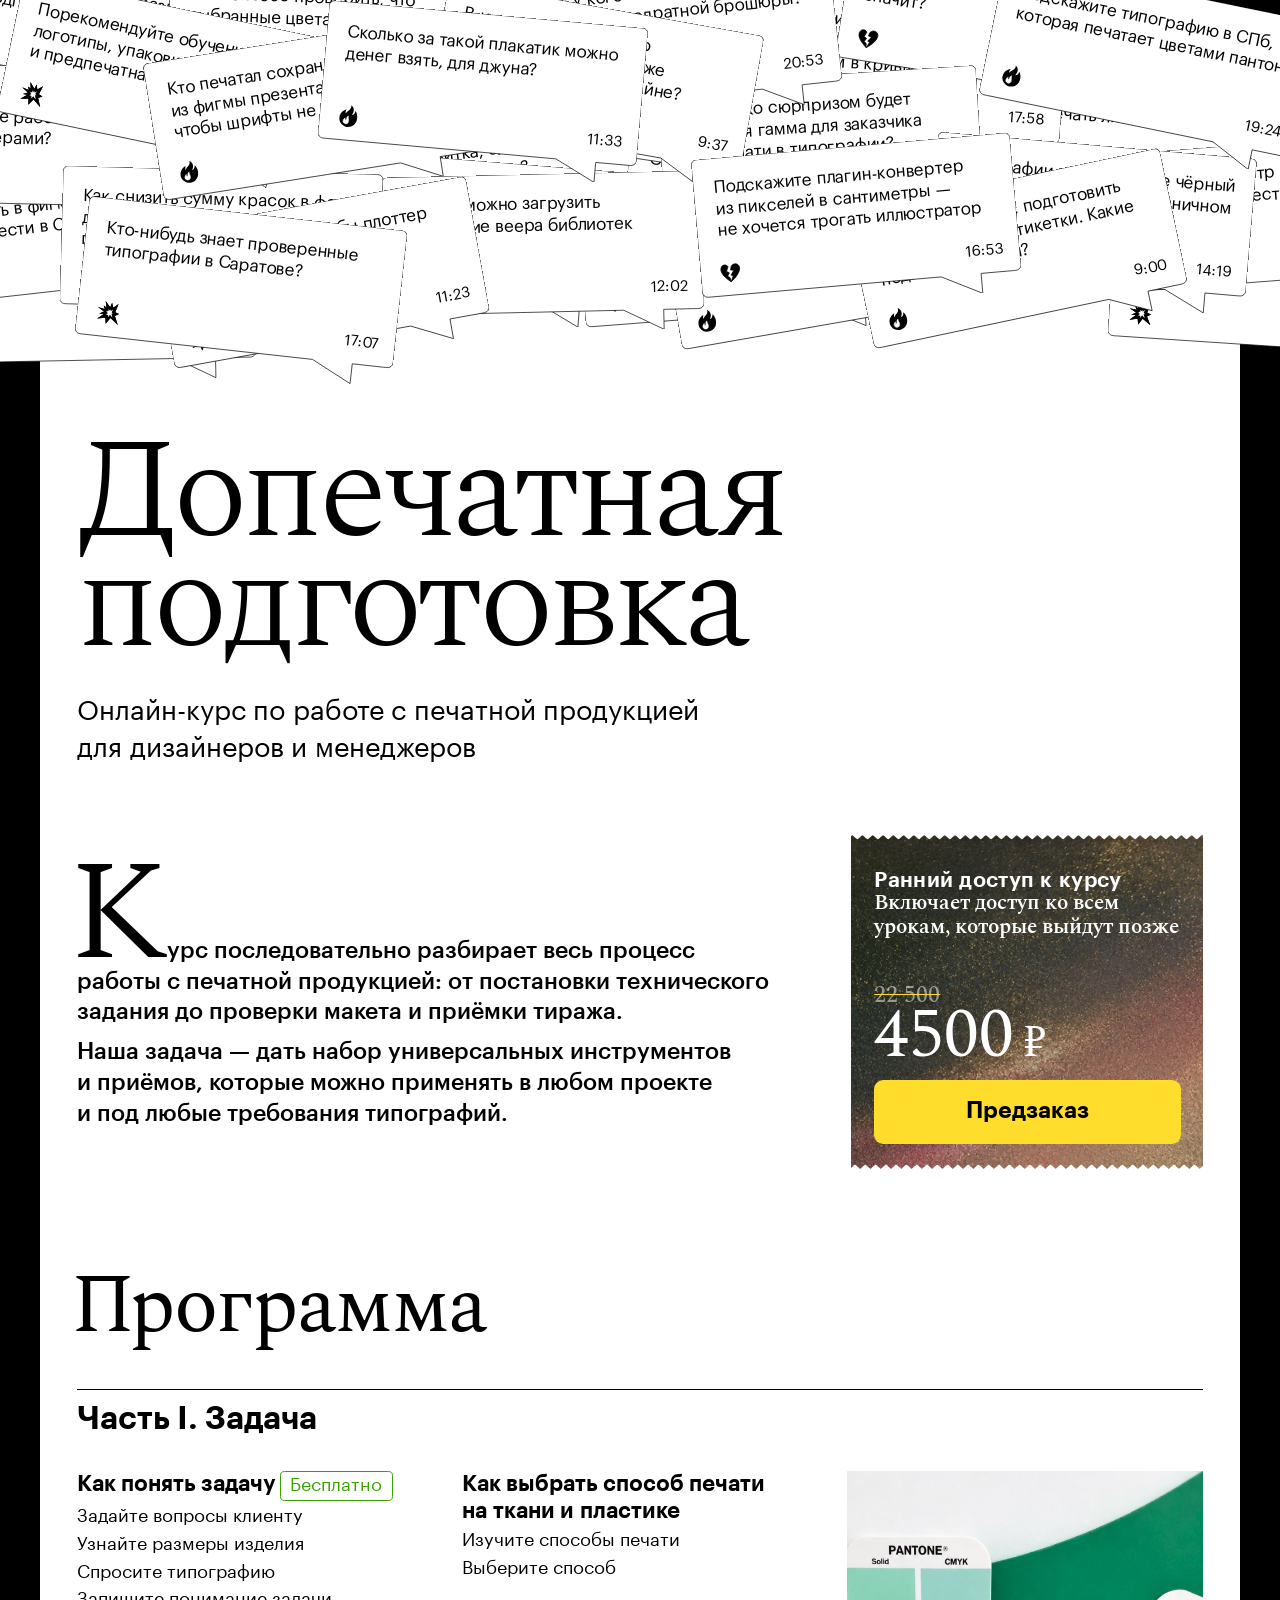
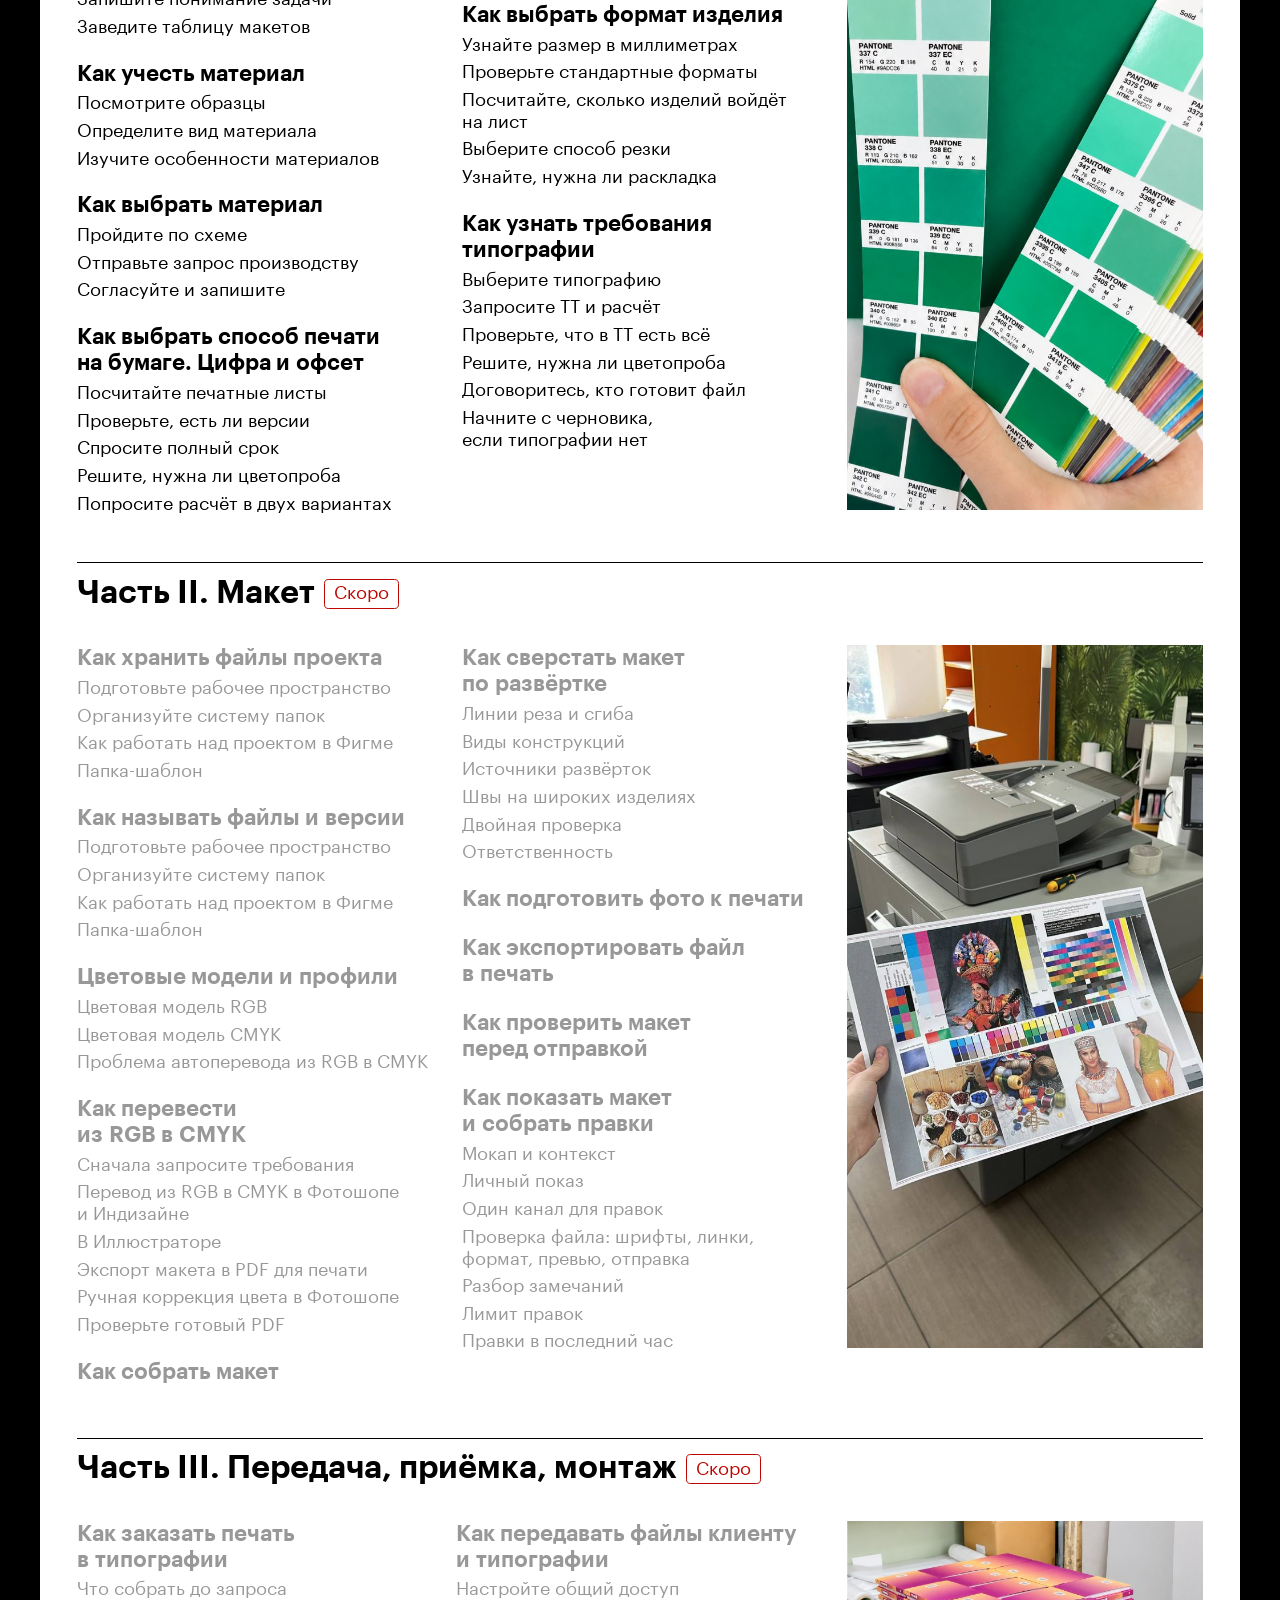
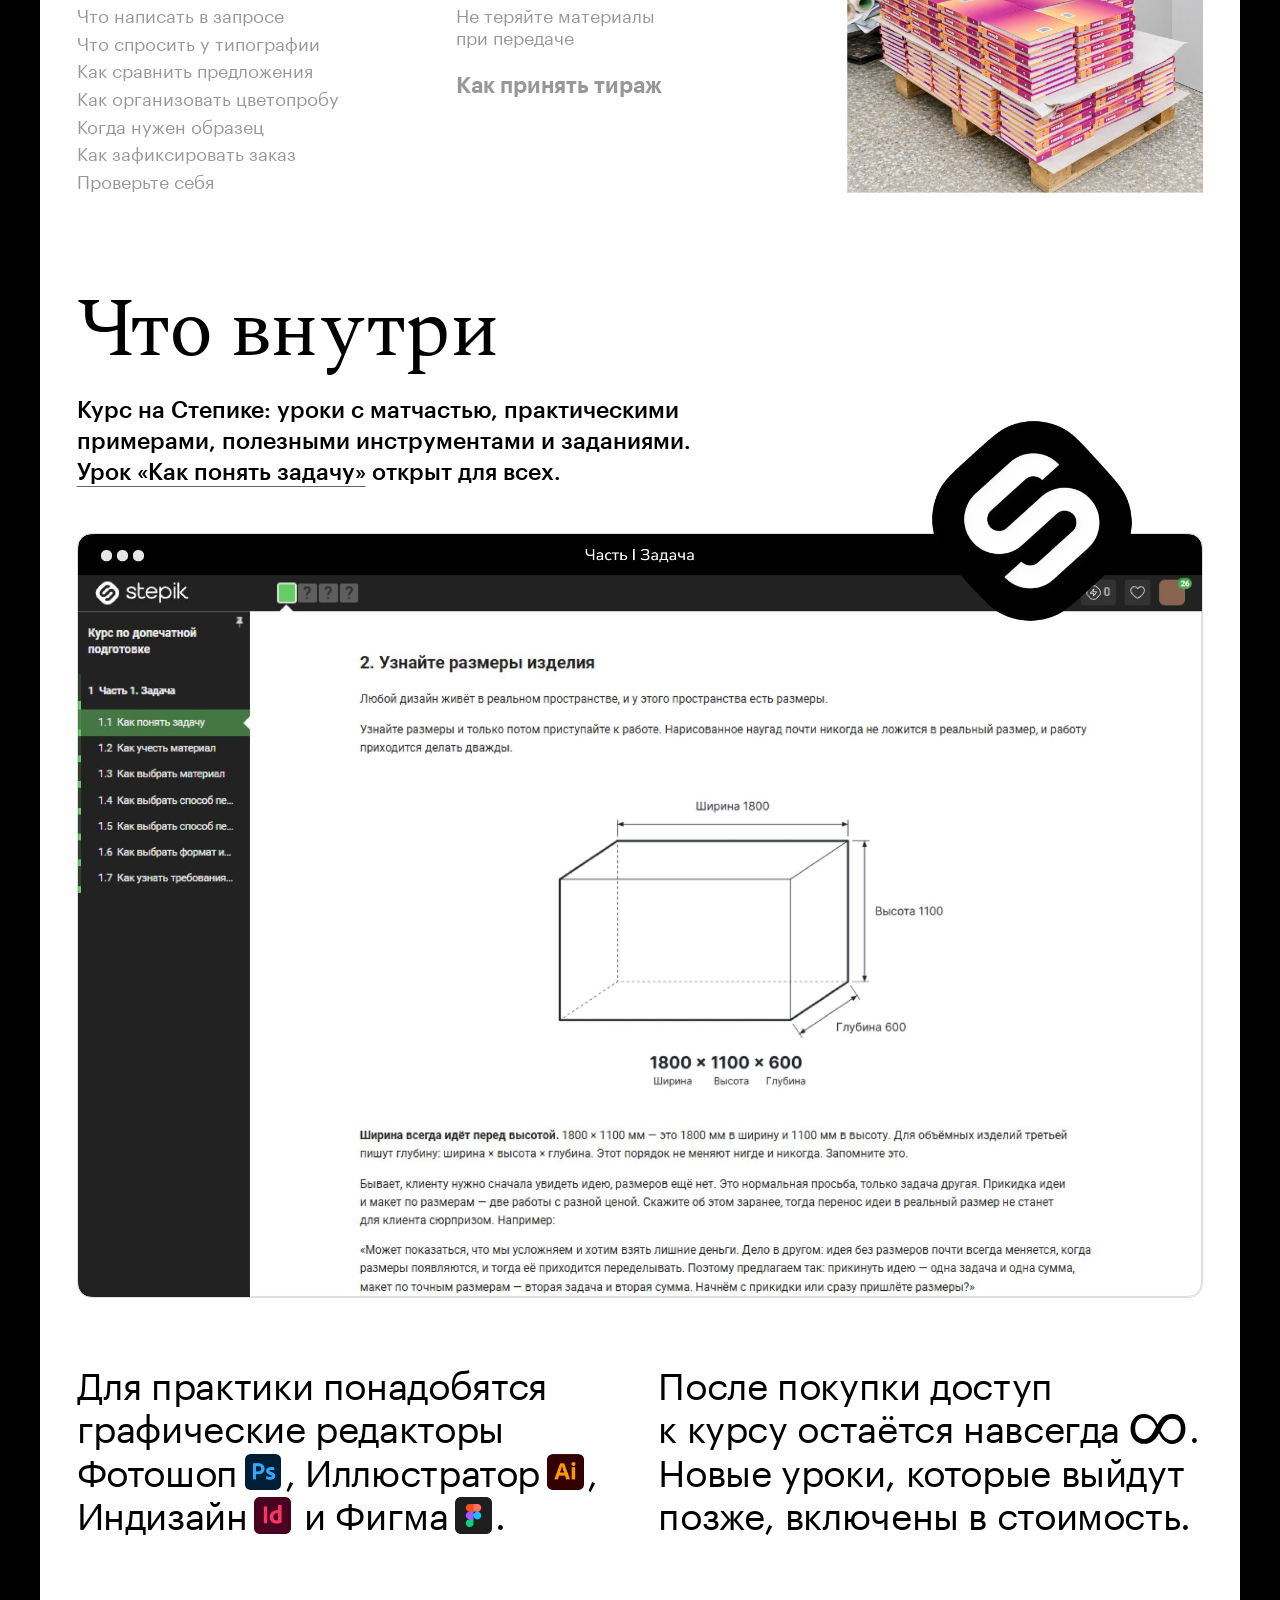
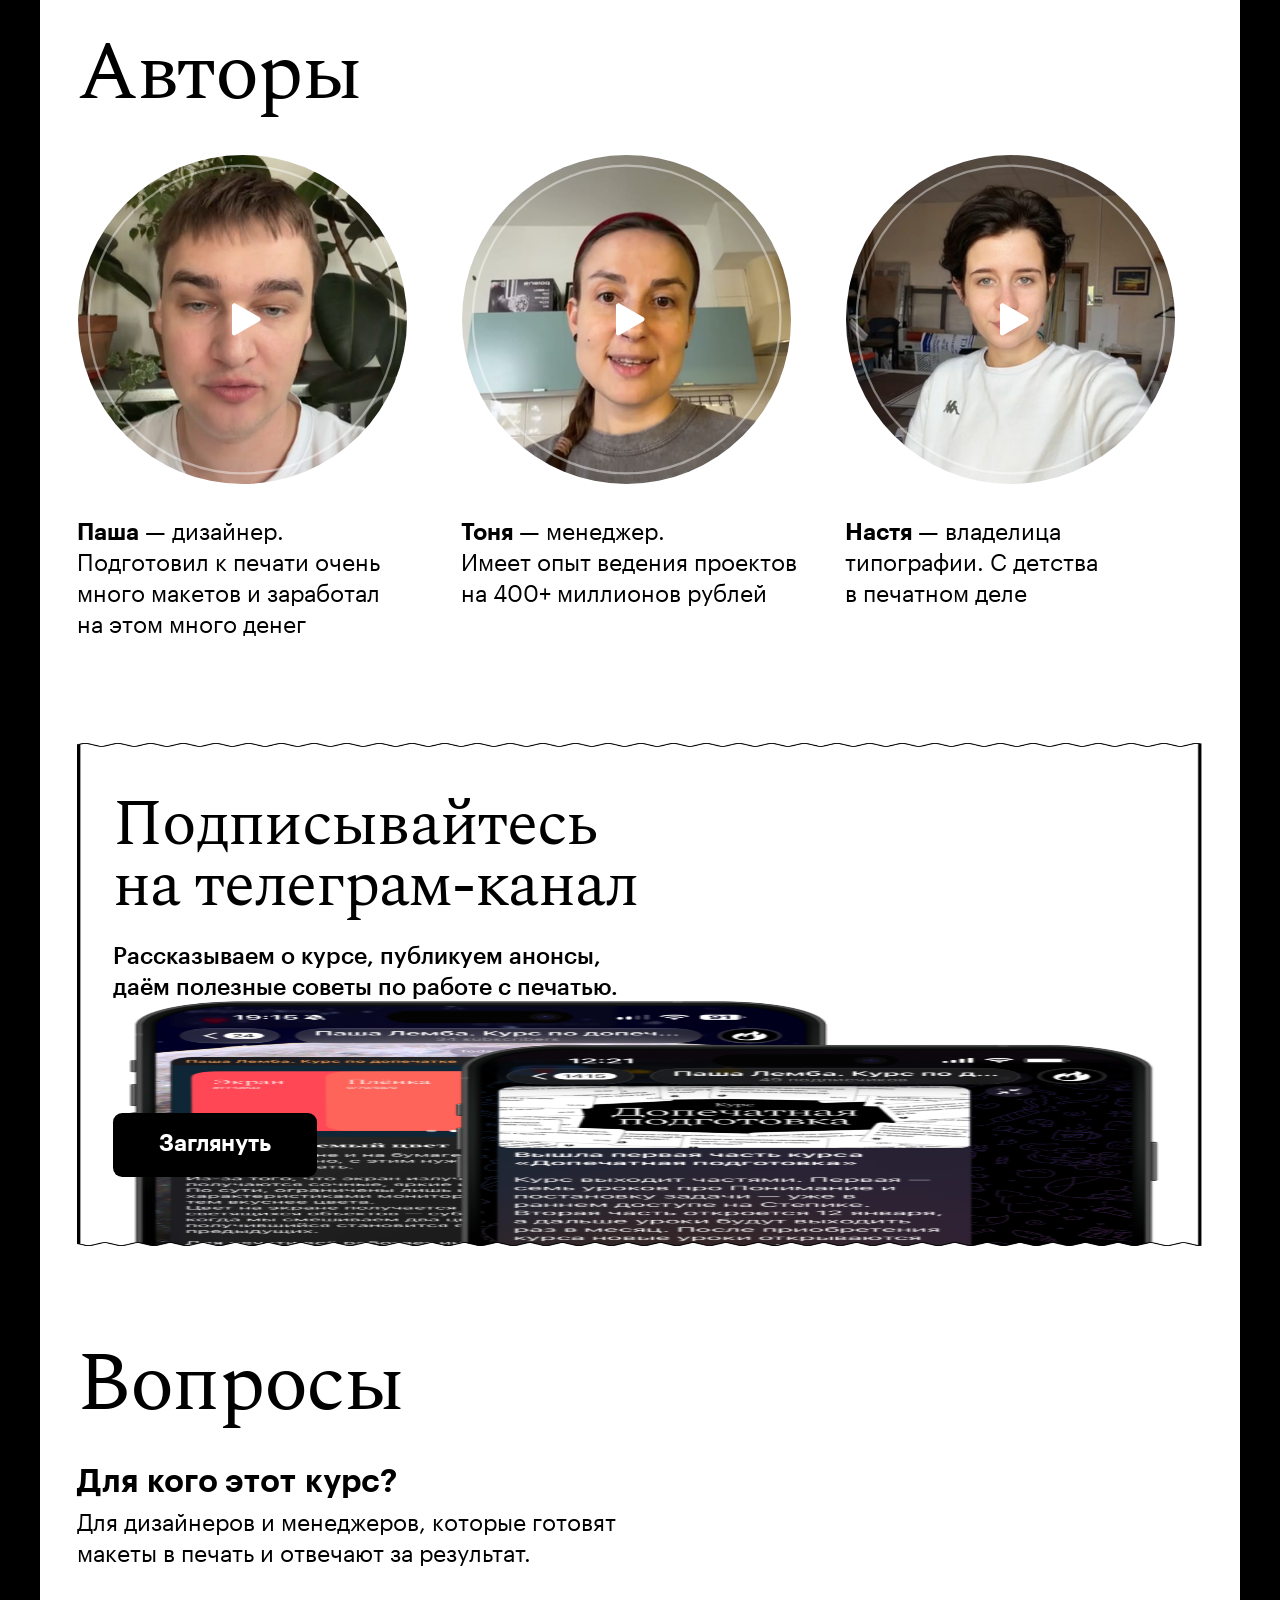
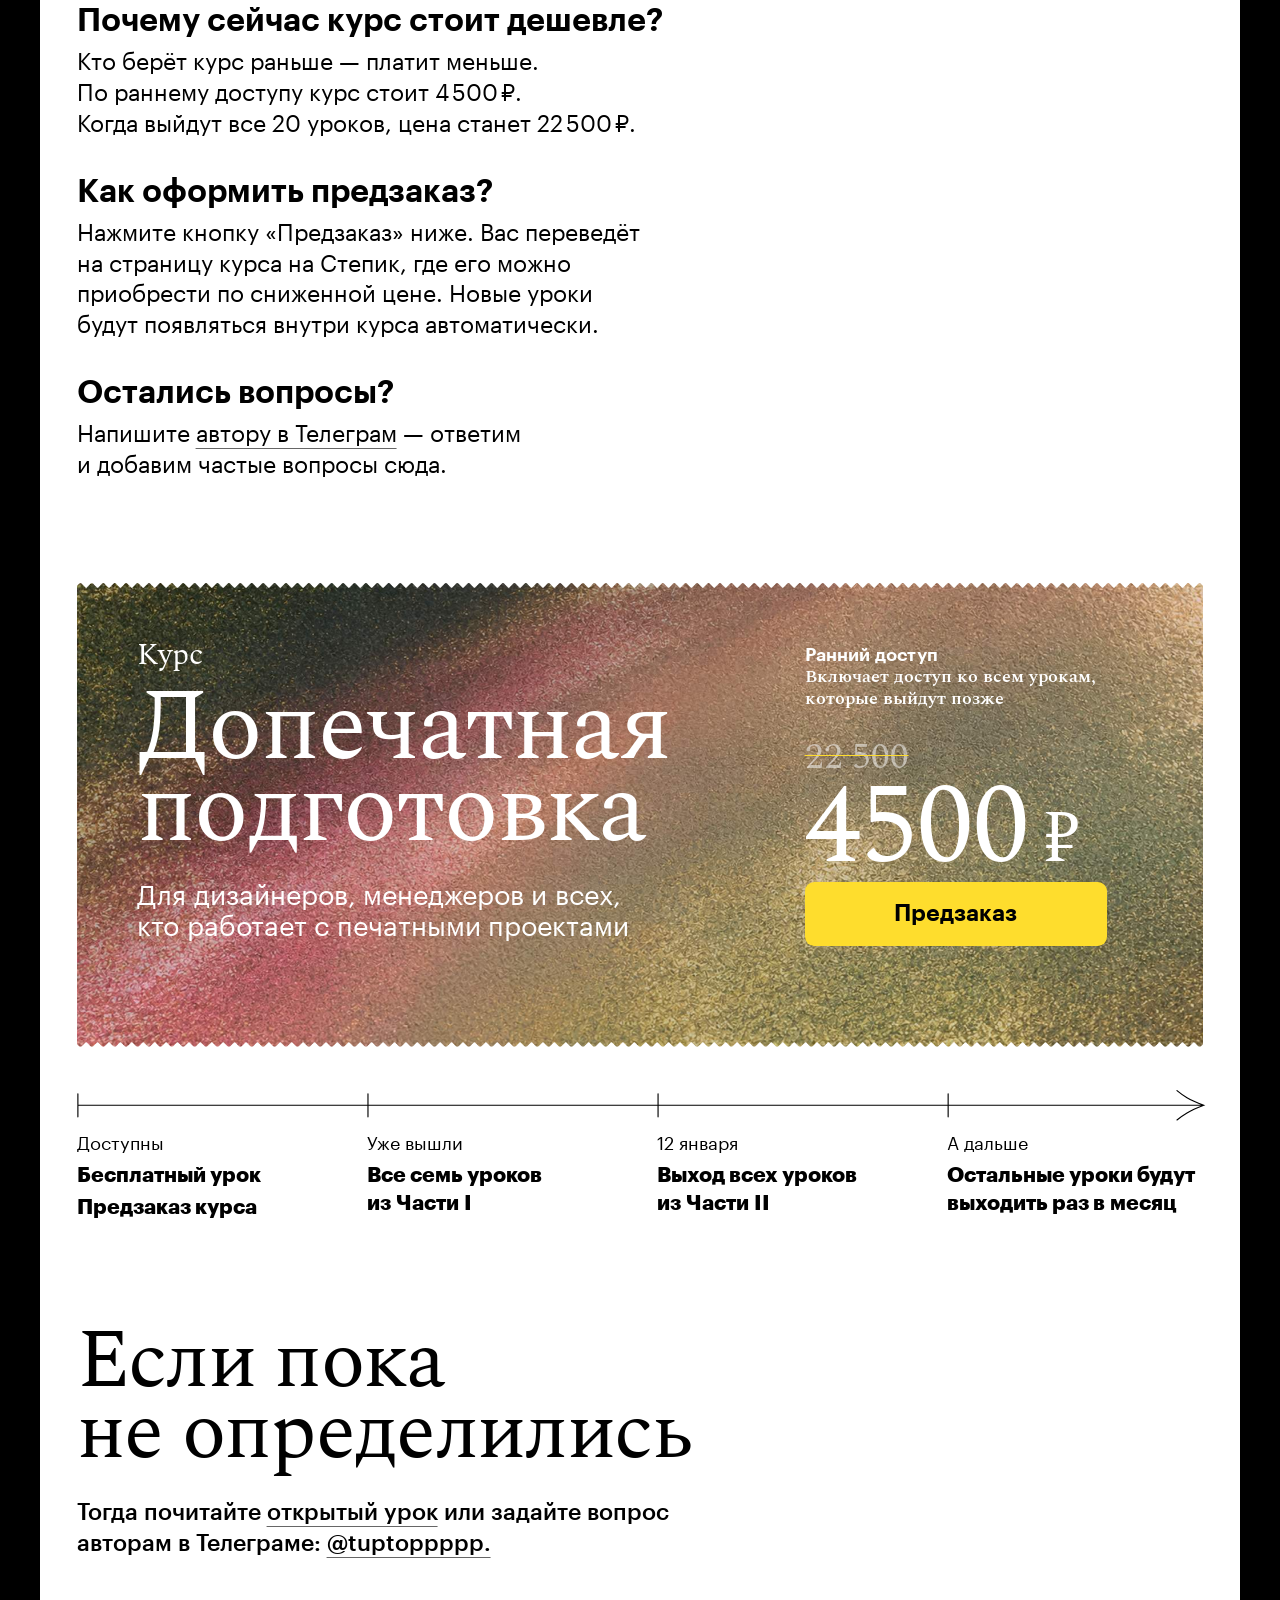
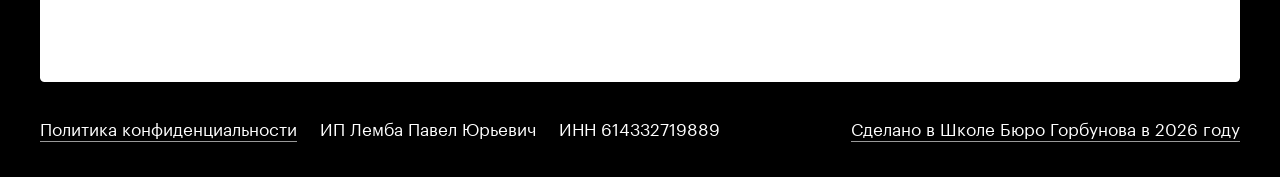
==== commit 5949fc8b: "Try a wider fluid layout with proportional cards" ====
--- a/site/index.html
+++ b/site/index.html
@@ -28,7 +28,7 @@
   <link rel="icon" href="favicon.png" sizes="32x32" type="image/png">
   <link rel="apple-touch-icon" href="apple-touch-icon.png">
 
-  <link rel="stylesheet" href="style.css?v=149">
+  <link rel="stylesheet" href="style.css?v=150">
 </head>
 <body>
   <!-- Yandex.Metrika counter -->
--- a/site/style.css
+++ b/site/style.css
@@ -945,7 +945,7 @@
   #page.landing {
     --gutter: clamp(16px, calc(16px + (100vw - 375px) / 35), 24px);
     width: 100%;
-    max-width: 640px;
+    max-width: 680px;
   }
   .sheet {
     width: 100%;
@@ -1001,7 +1001,7 @@
   .hero .h1 {
     position: static;
     margin: 0 var(--gutter);
-    font-size: clamp(49px, 16vw, 60px);
+    font-size: clamp(49px, calc(60px + (100vw - 375px) / 20), 72px);
     line-height: 0.85;
   }
   .hero-sub {
@@ -1016,7 +1016,7 @@
   .card-frame {
     display: block;
     width: 100%;
-    max-width: 343px;
+    max-width: 400px;
     min-height: 0;
     margin-inline: auto;
   }
@@ -1360,7 +1360,21 @@
   .landing .sprint-pair > * { flex: 1; min-width: 0; }
   .landing .authors-row {
     display: grid;
+    grid-template-columns: repeat(3, minmax(0, 1fr));
+    gap: 32px 24px;
+  }
+  .landing .intro-first,
+  .landing .intro-rest,
+  .landing .inside-lead,
+  .landing .faq-item p {
+    font-size: 19px;
+  }
+  .landing .inside-notes {
+    display: grid;
     grid-template-columns: repeat(2, minmax(0, 1fr));
-    gap: 32px 24px;
-  }
-}
+    gap: 24px;
+    font-size: 18px;
+    line-height: 1.45;
+  }
+  .landing .author p { font-size: 16px; }
+}
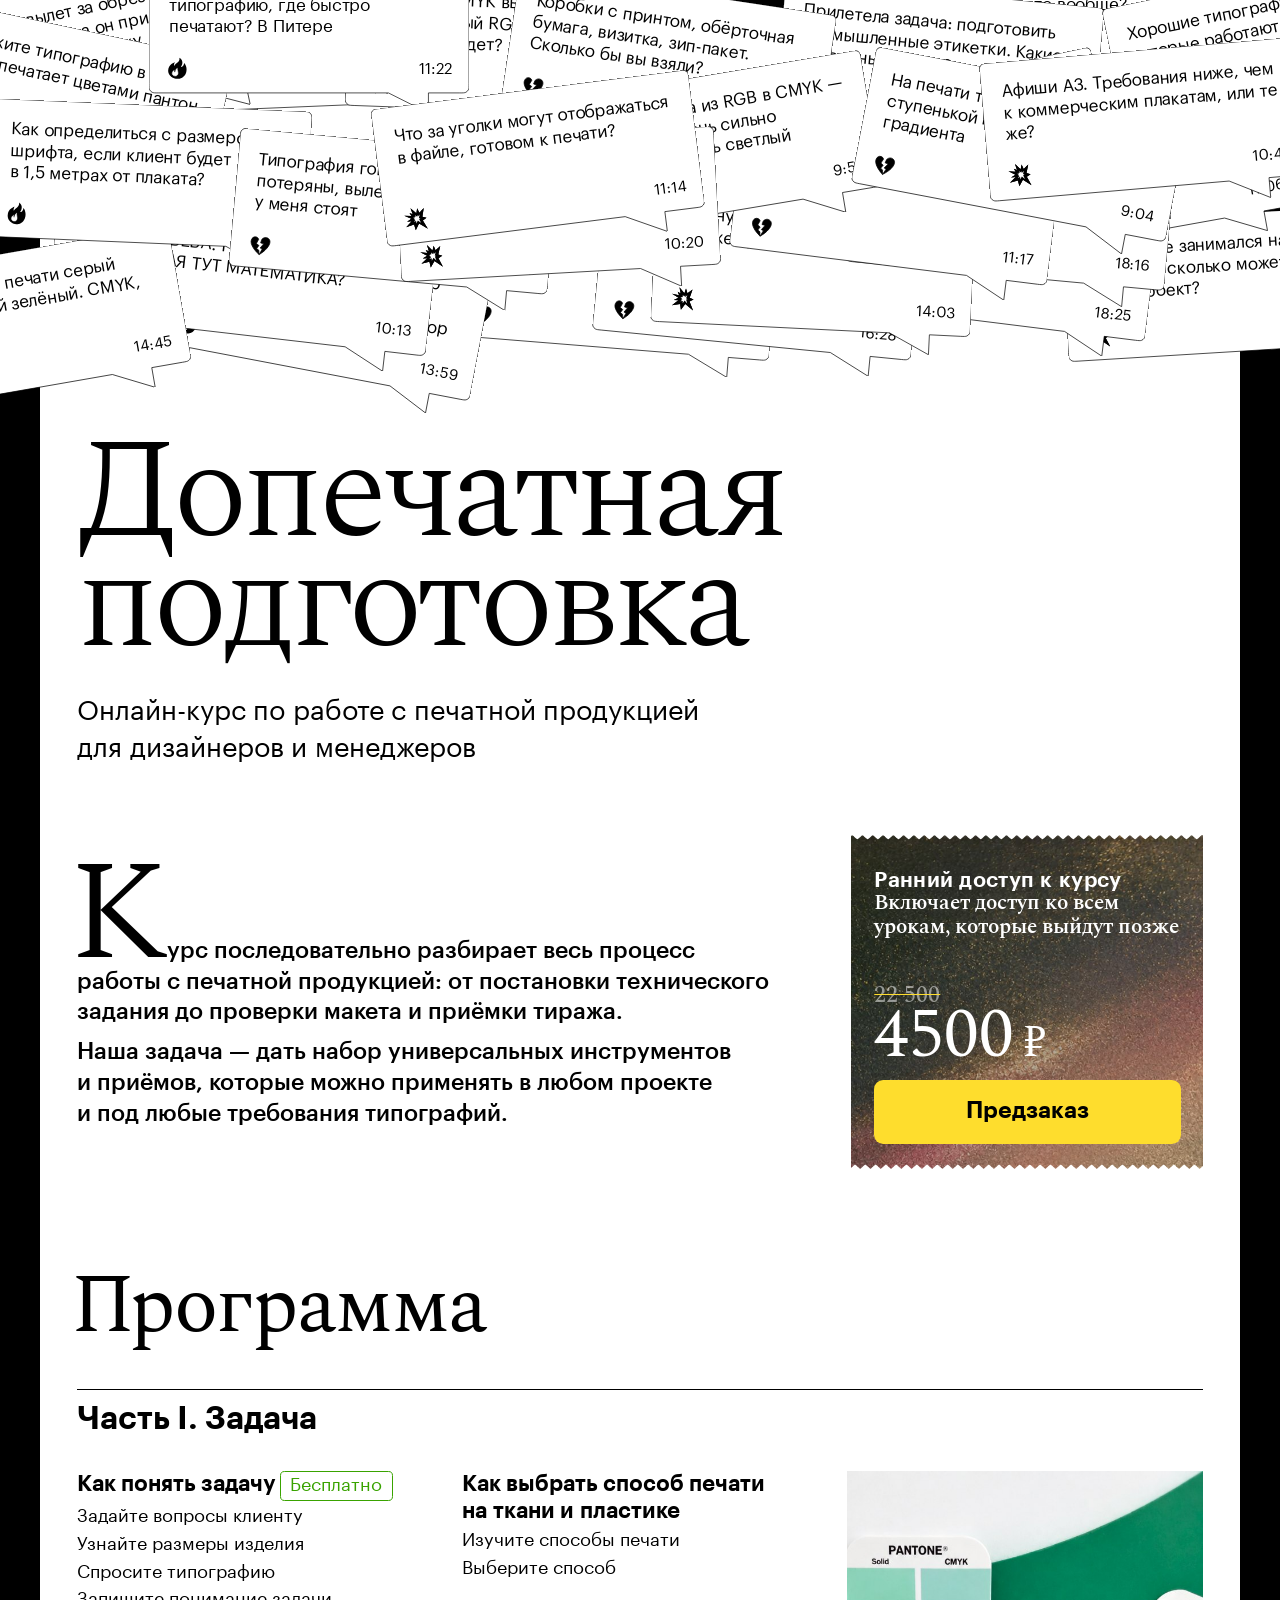
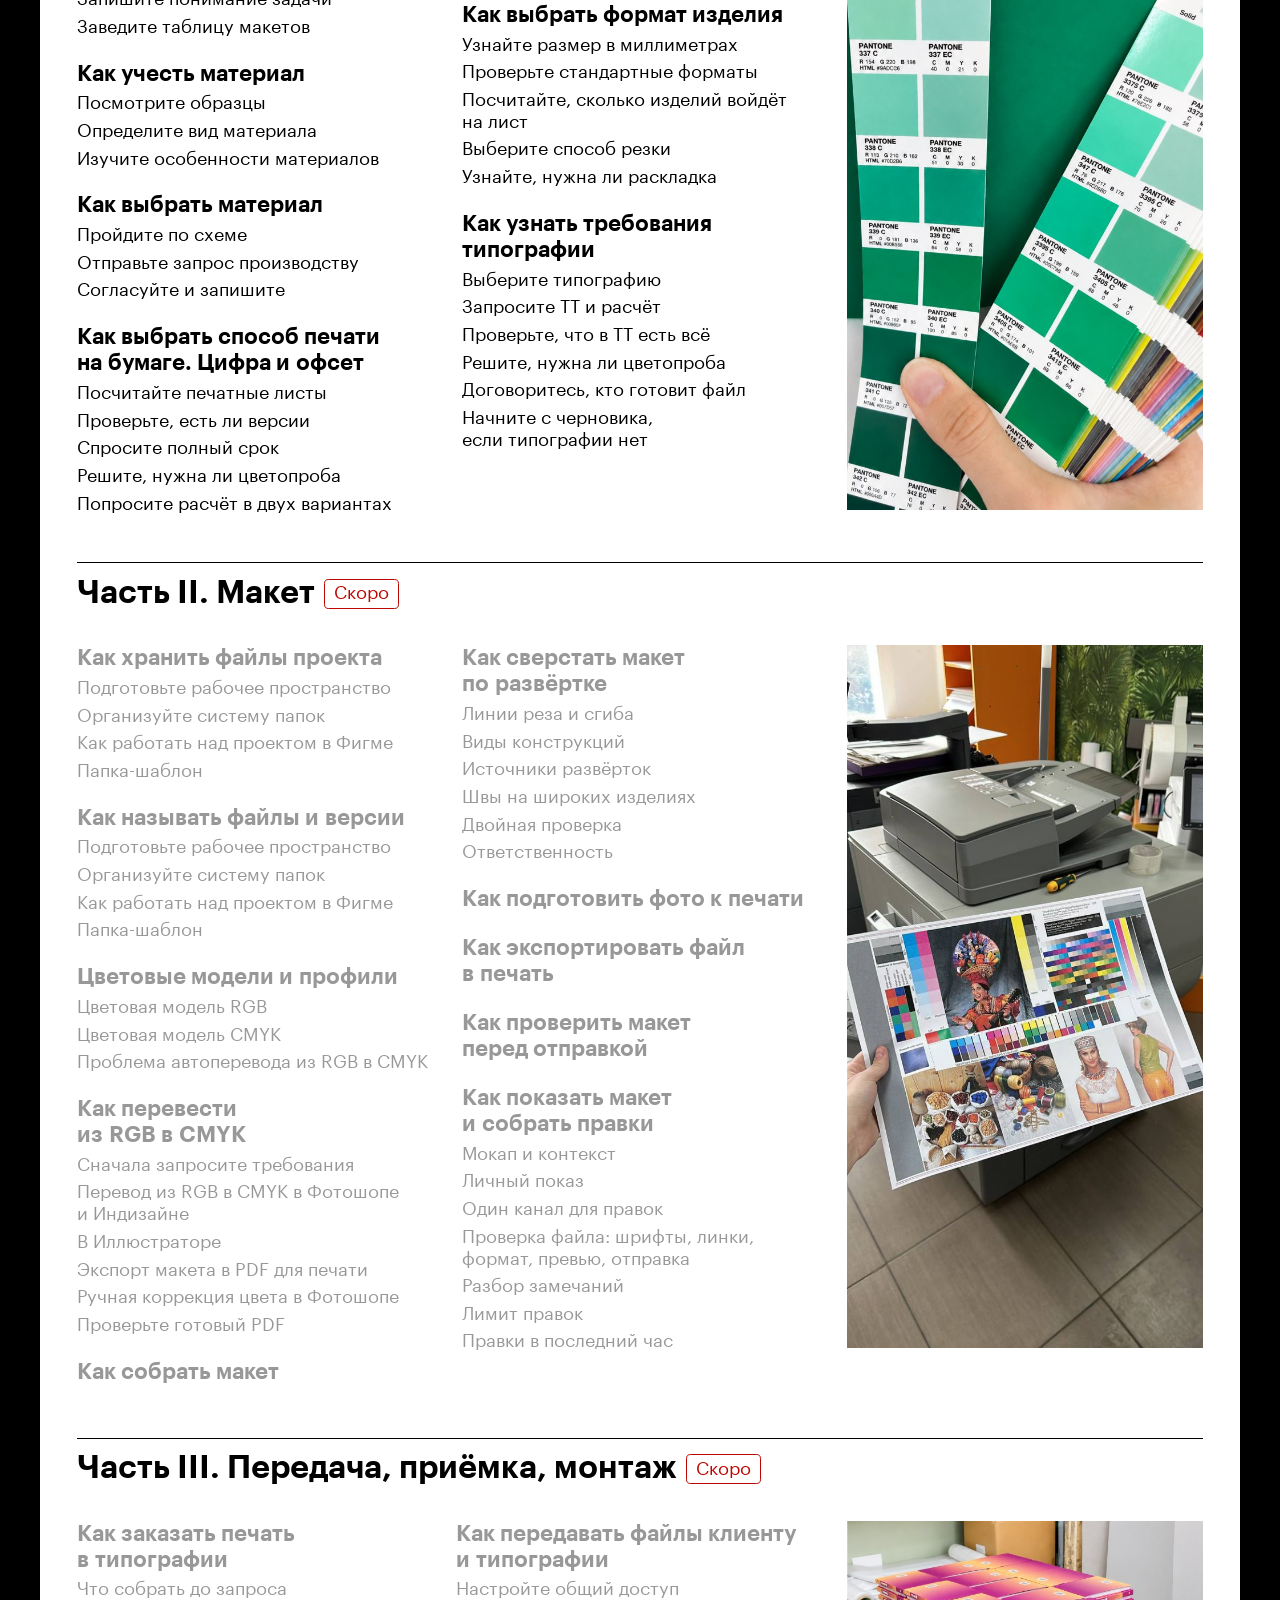
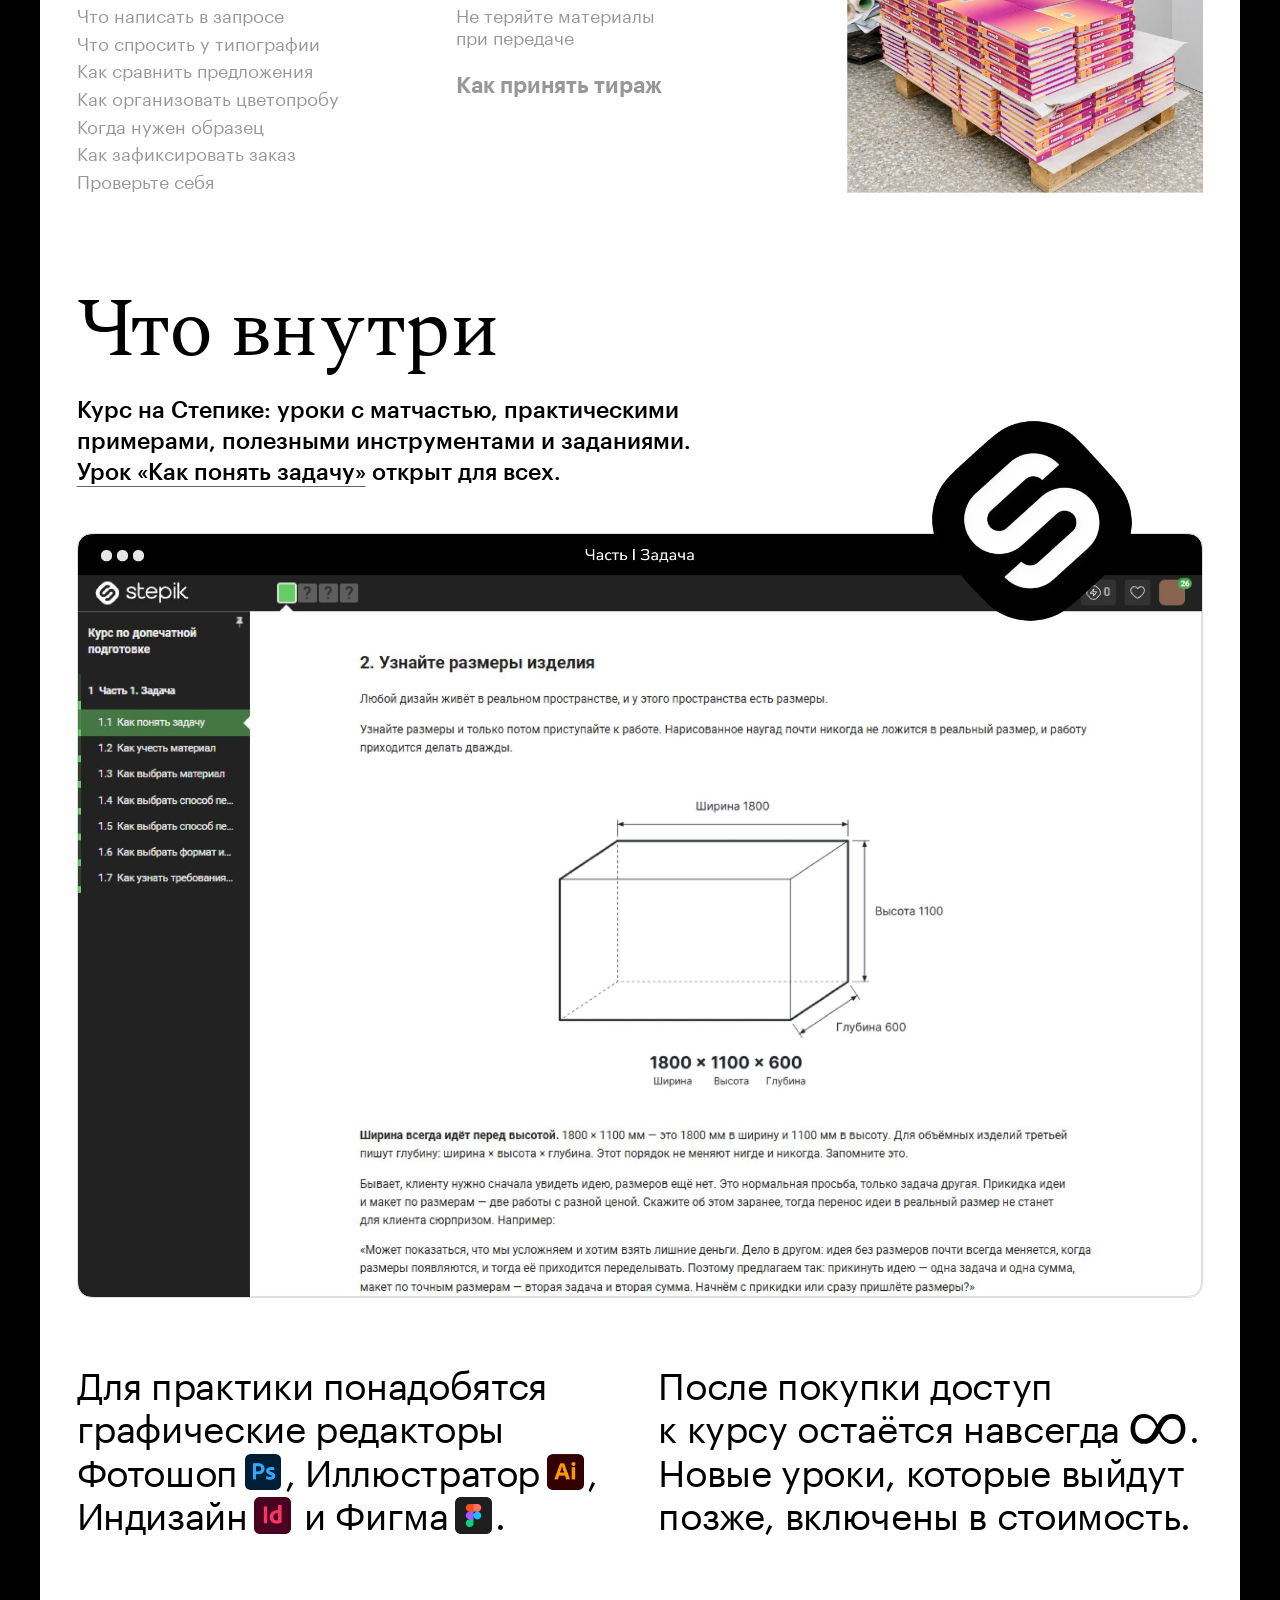
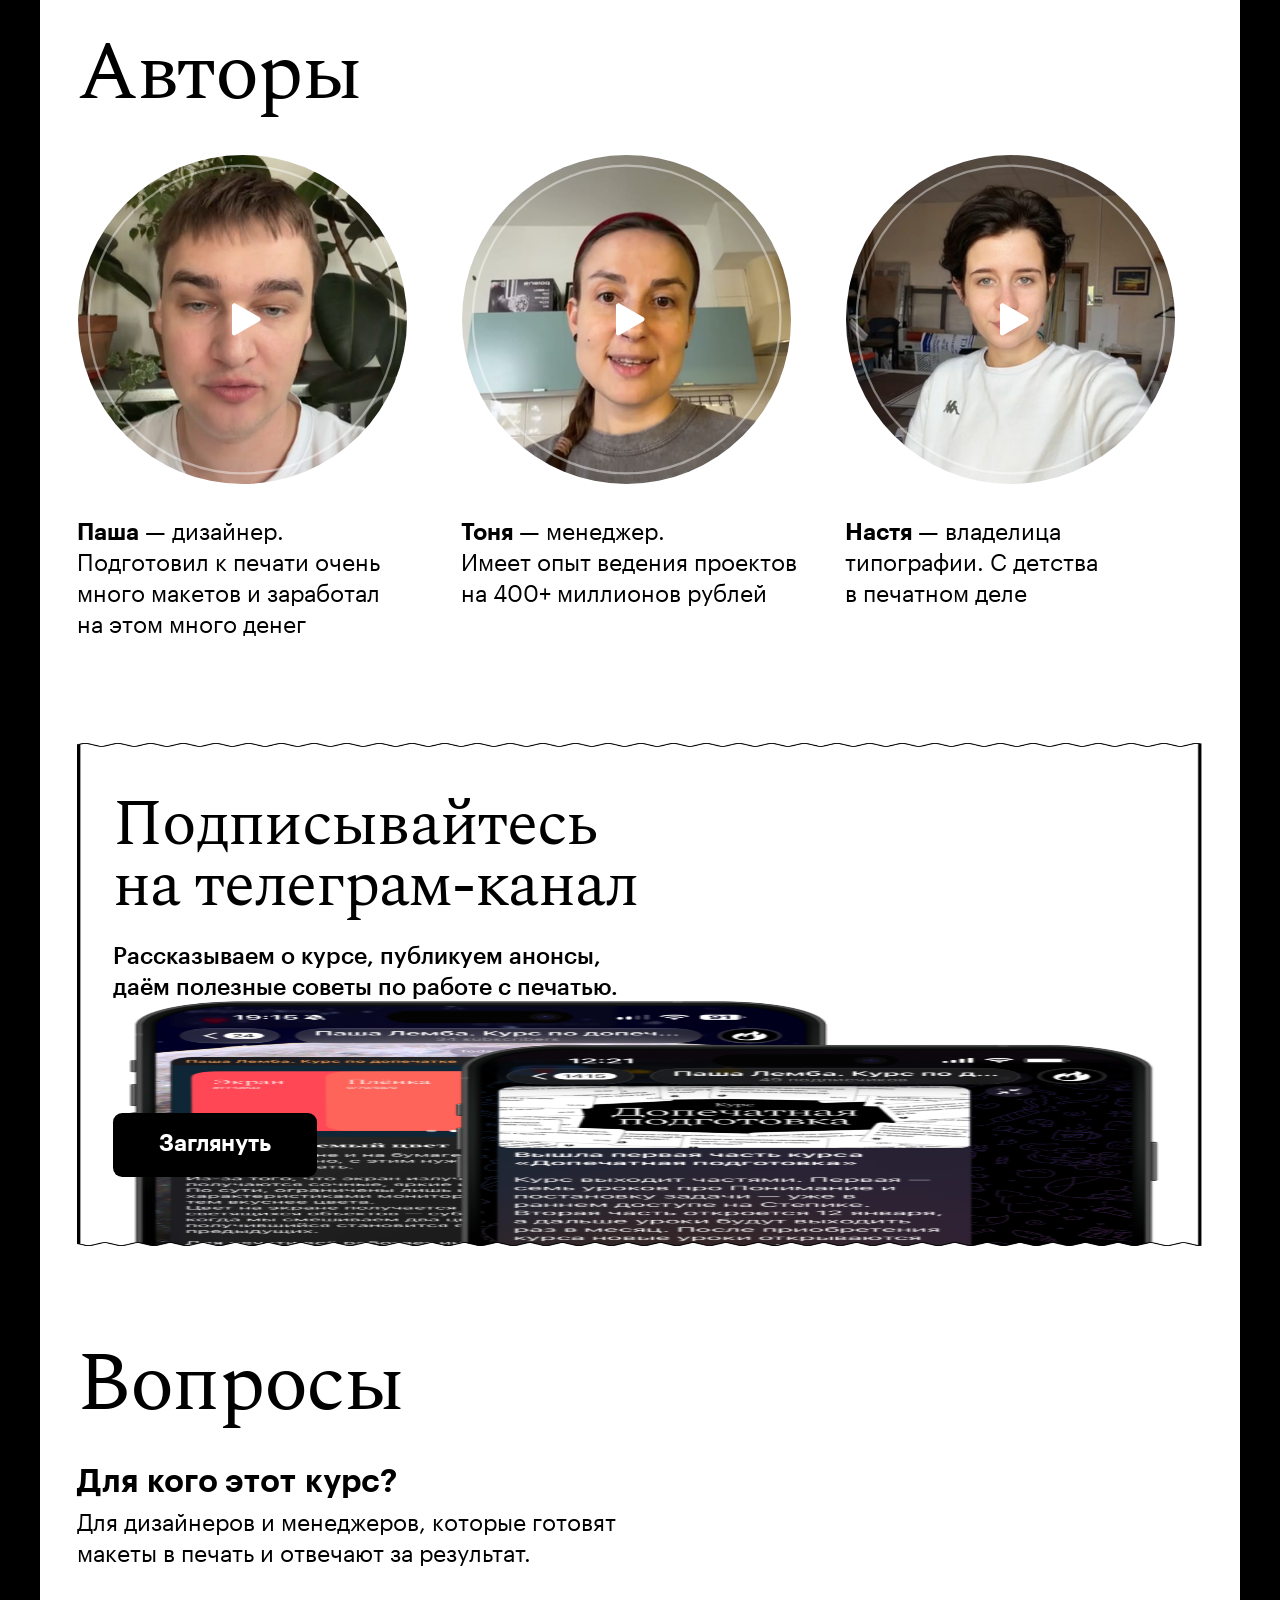
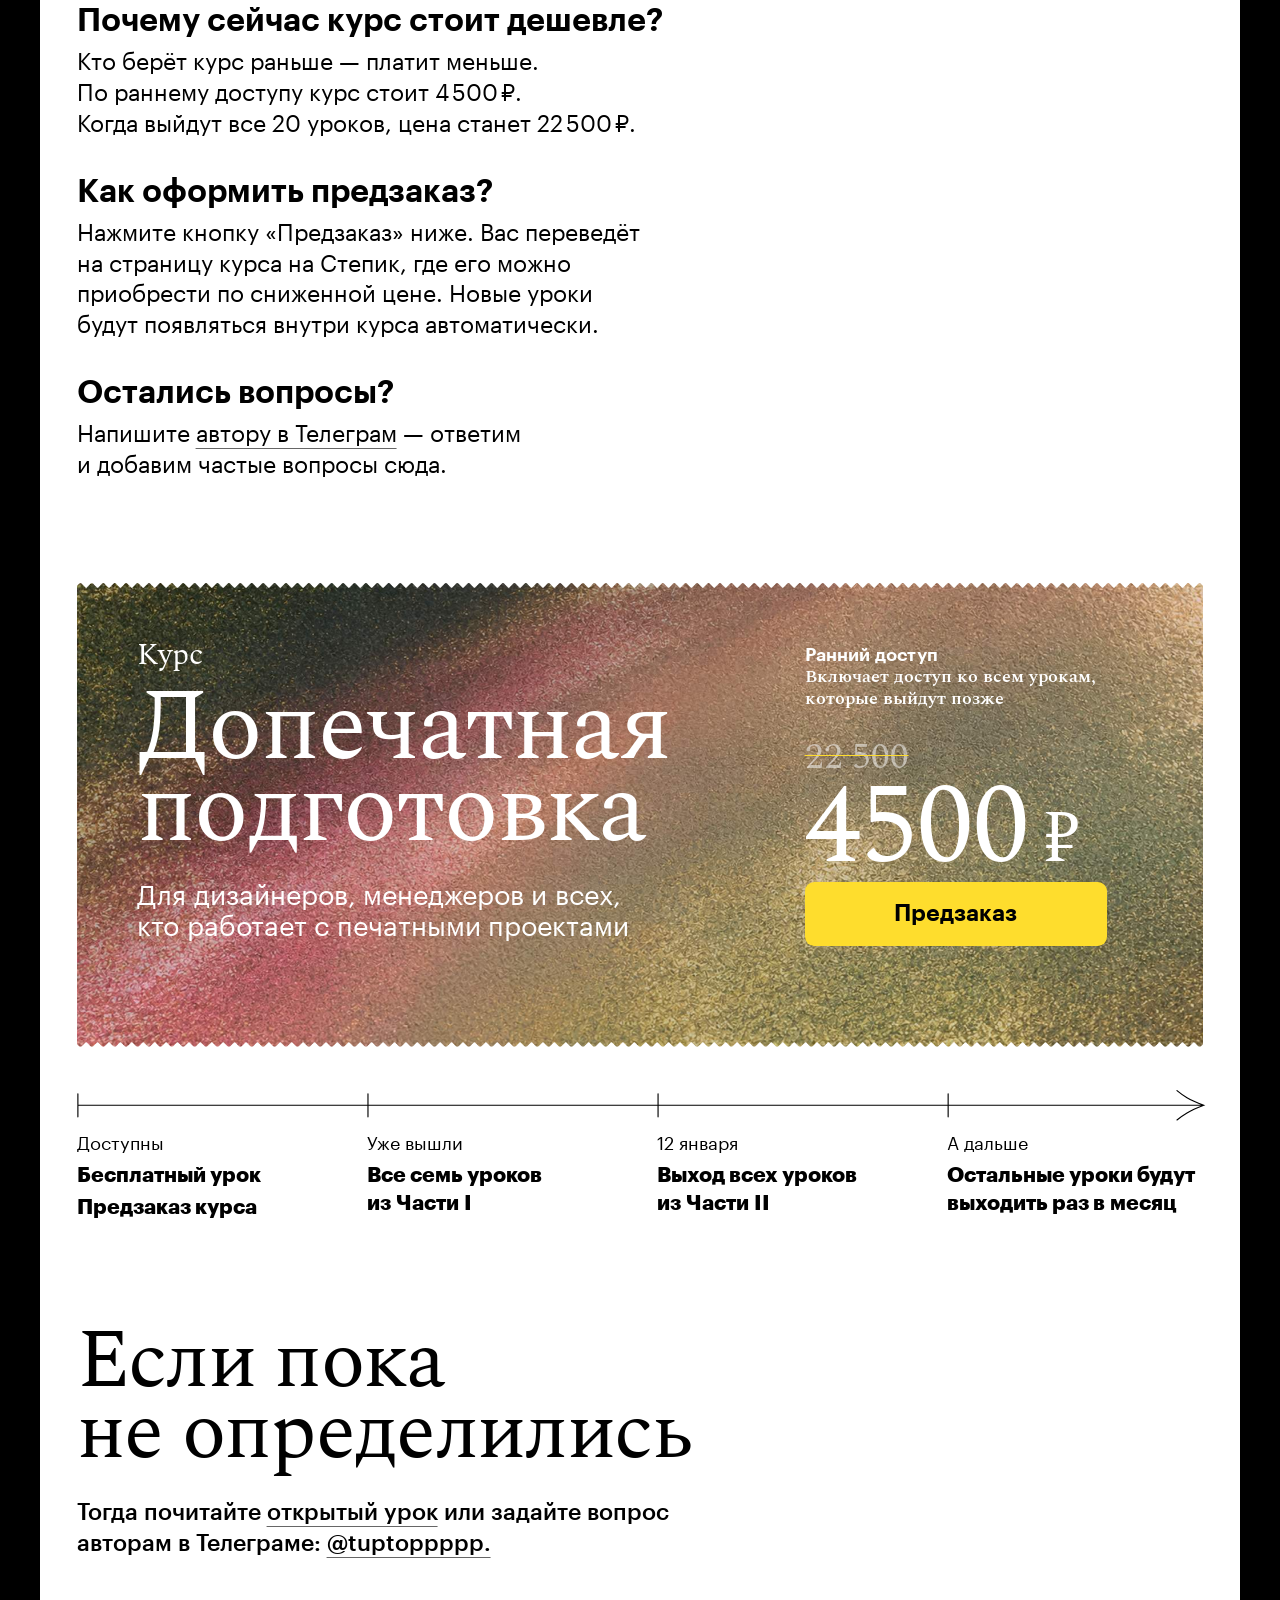
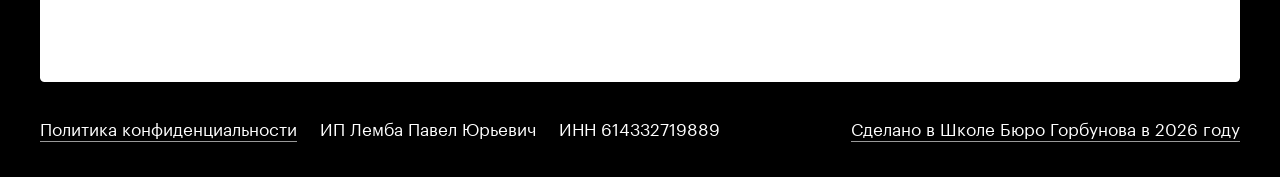
==== commit dc30ce9e: "Let the mobile timeline scroll to the sheet edges" ====
--- a/site/index.html
+++ b/site/index.html
@@ -28,7 +28,7 @@
   <link rel="icon" href="favicon.png" sizes="32x32" type="image/png">
   <link rel="apple-touch-icon" href="apple-touch-icon.png">
 
-  <link rel="stylesheet" href="style.css?v=150">
+  <link rel="stylesheet" href="style.css?v=151">
 </head>
 <body>
   <!-- Yandex.Metrika counter -->
--- a/site/style.css
+++ b/site/style.css
@@ -1282,11 +1282,13 @@
   .buy-now .rub { font-size: 40px; letter-spacing: -0.8px; margin-left: -6px; }
   .buy-card .btn { left: 20px; top: 447px; width: calc(100% - 40px); }
 
-  /* Таймлайн листается вбок, как в макете */
+  /* Таймлайн листается до краёв полотна, сохраняя поля у первой и последней отметок. */
   .when {
     position: static;
     width: auto; height: auto;
     margin-top: 40px;
+    margin-inline: calc(-1 * var(--gutter));
+    padding-inline: var(--gutter);
     overflow-x: auto;
   }
   /* На десктопе линия висит на 20,45 выше блока — внутри прокручиваемой
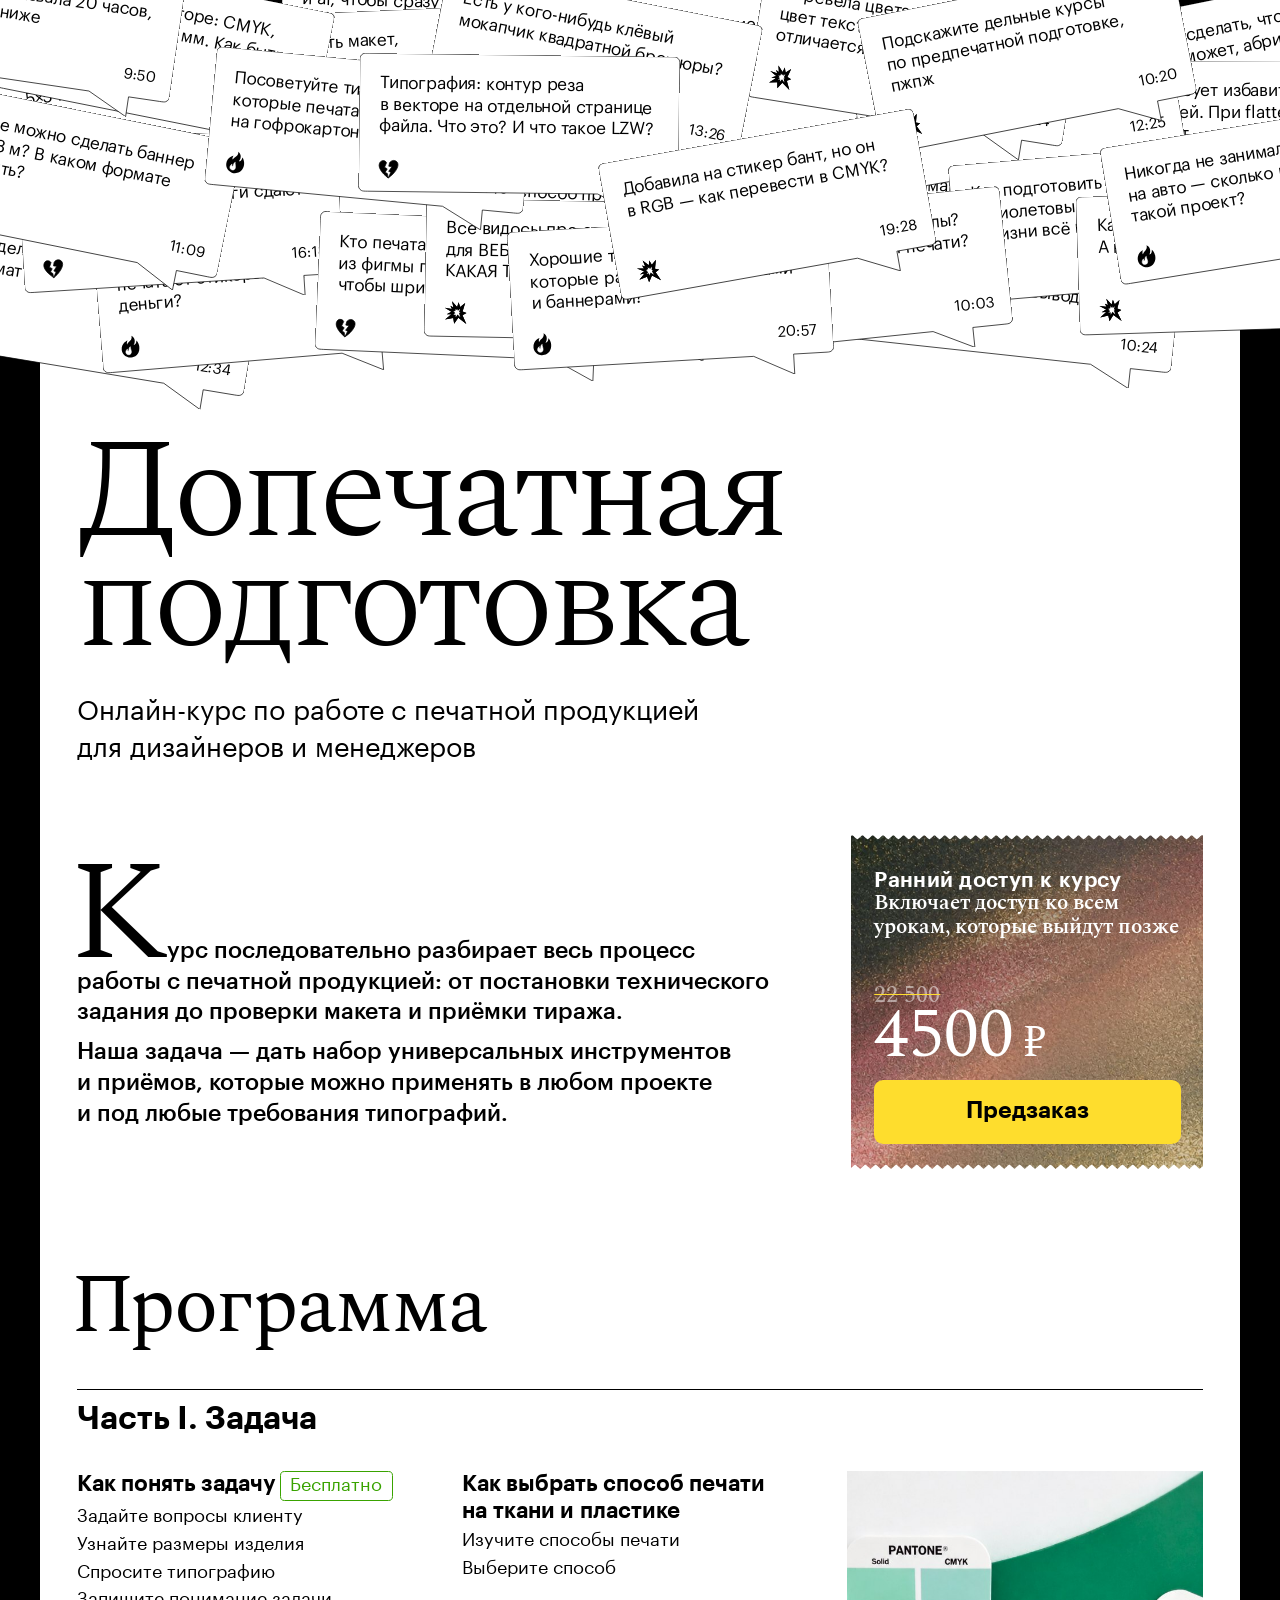
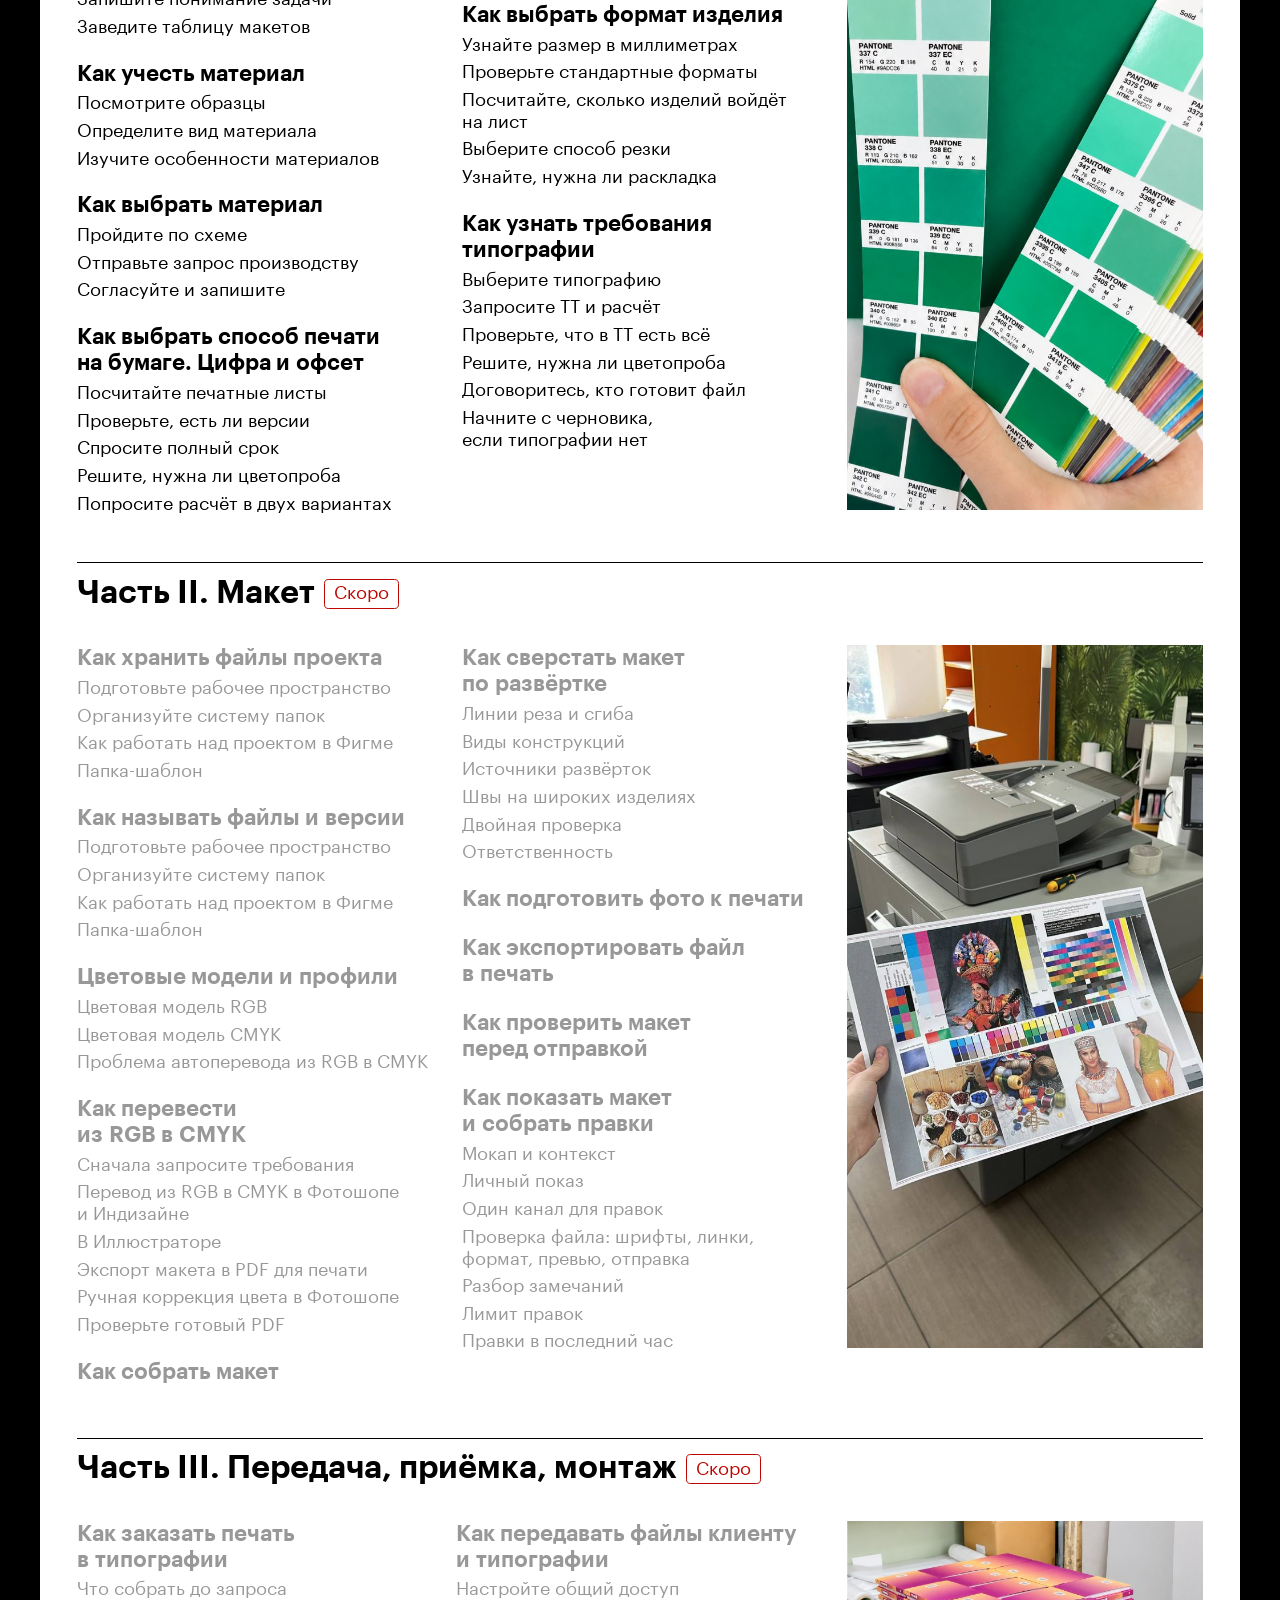
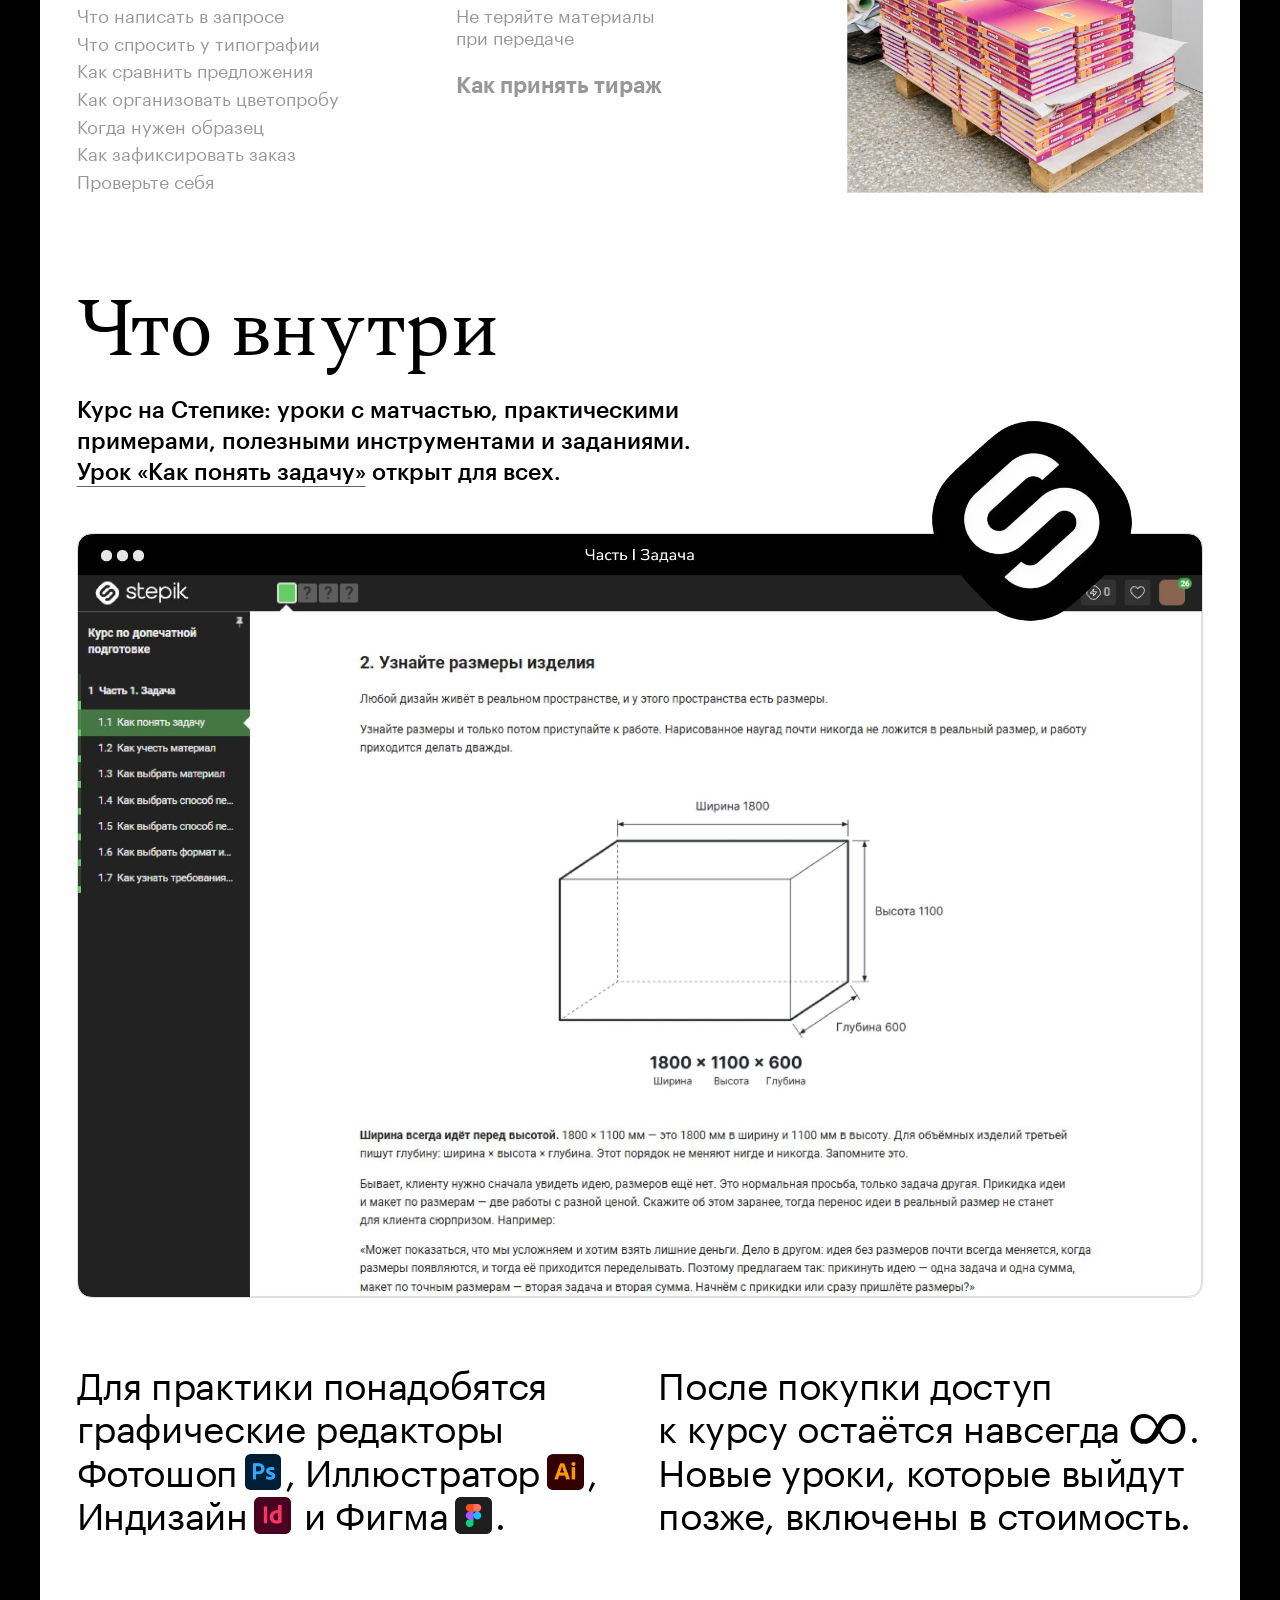
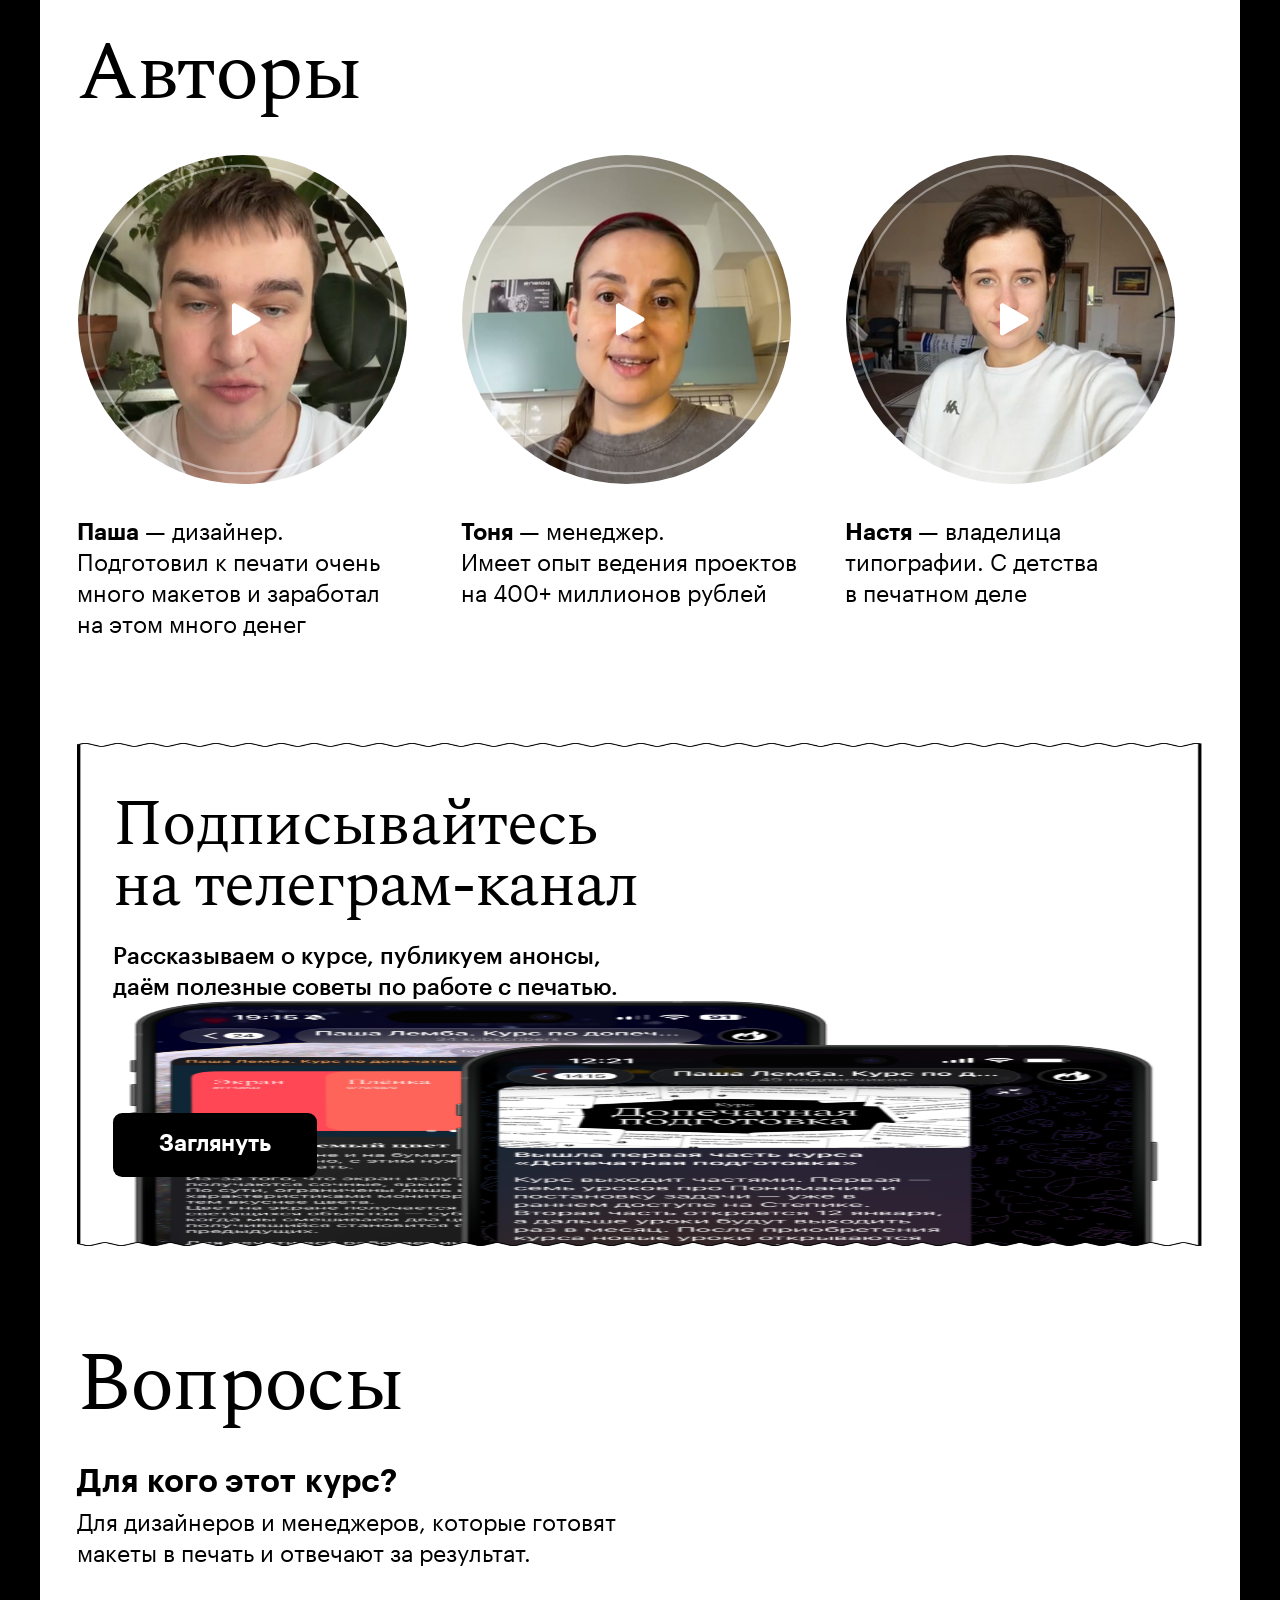
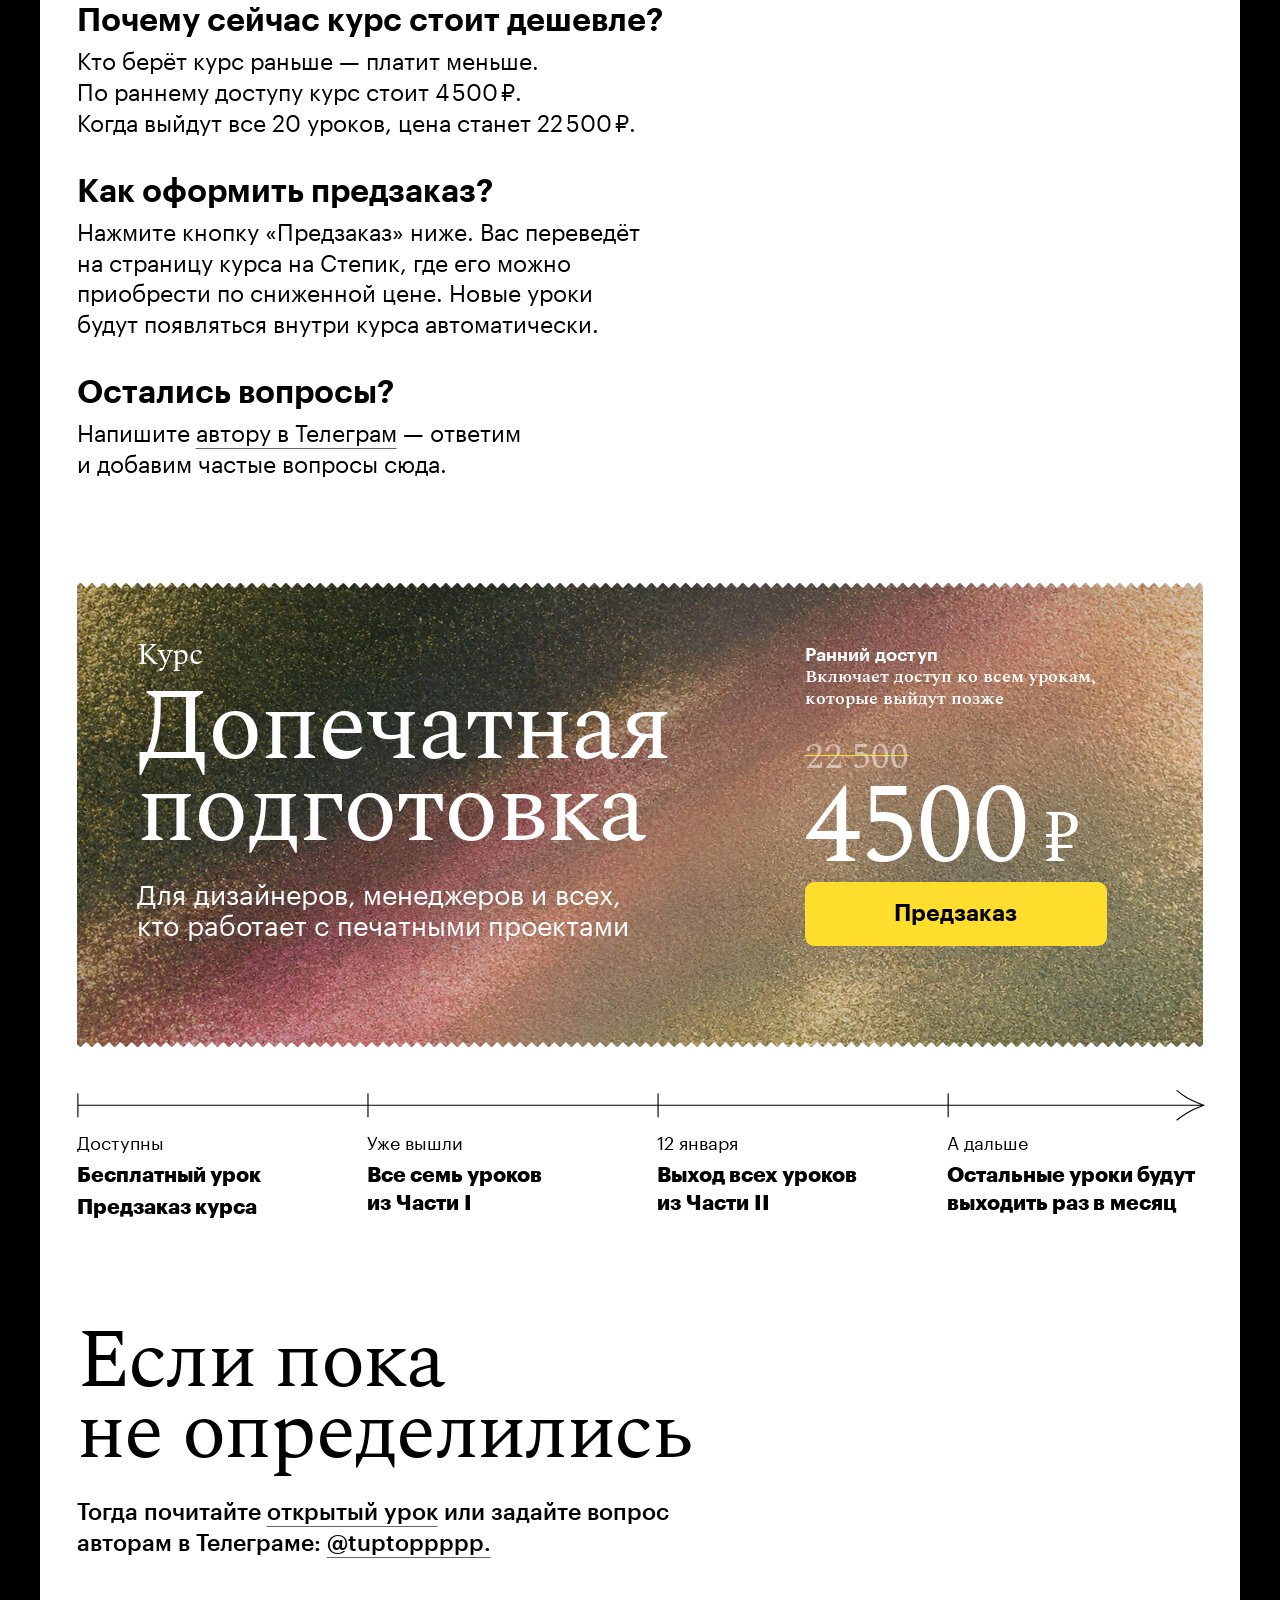
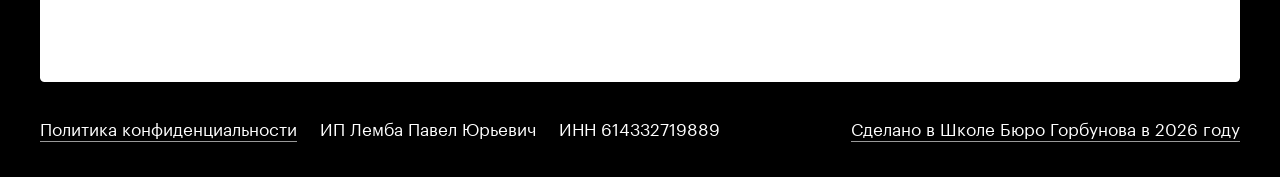
==== commit f98d45ac: "Match taller mobile preorder card in Figma" ====
--- a/site/index.html
+++ b/site/index.html
@@ -28,7 +28,7 @@
   <link rel="icon" href="favicon.png" sizes="32x32" type="image/png">
   <link rel="apple-touch-icon" href="apple-touch-icon.png">
 
-  <link rel="stylesheet" href="style.css?v=151">
+  <link rel="stylesheet" href="style.css?v=152">
 </head>
 <body>
   <!-- Yandex.Metrika counter -->
@@ -370,7 +370,7 @@
             <h2 class="buy-title">Допечатная подготовка</h2>
             <p class="buy-text">Для&nbsp;дизайнеров, менеджеров и&nbsp;всех, кто&nbsp;работает с&nbsp;печатными проектами</p>
             <div class="buy-head">
-              <p class="buy-lead">Ранний доступ</p>
+              <p class="buy-lead">Ранний доступ<span class="buy-lead-mobile"> к&nbsp;курсу</span></p>
               <p class="buy-note">Включает доступ ко&nbsp;всем урокам, которые выйдут позже</p>
             </div>
             <p class="buy-old">22&nbsp;500</p>
--- a/site/style.css
+++ b/site/style.css
@@ -766,6 +766,7 @@
 }
 /* Правая колонка: подзаголовок, цена, кнопка — все от 637 */
 .buy-head { left: 637px; top: 54px; width: 265px; }
+.buy-lead-mobile { display: none; }
 .buy-lead { font: 600 16px/19.2px 'Graphik', sans-serif; letter-spacing: 0.01em; }
 .buy-note { font: 600 16px/19.2px 'Spectral', Cambria, Georgia, serif; }
 /* Как и в лид-карточке: приглушён только текст цены, линия поверх остаётся
@@ -1026,7 +1027,7 @@
     margin-top: 40px;
   }
   .card-frame-tg { aspect-ratio: 343 / 657; }
-  .card-frame-buy { aspect-ratio: 343 / 583; }
+  .card-frame-buy { aspect-ratio: 343 / 610; }
   .card-frame > .badge,
   .card-frame > .tg-panel,
   .card-frame > .buy-card {
@@ -1229,13 +1230,13 @@
   .faq-item:nth-of-type(3) p, .faq-item:nth-of-type(4) p { width: auto; }
 
   /* ===== Финальный блок =====
-     Плашка во всю колонку, 583 высотой; внутри — макетные координаты
+     Плашка во всю колонку, 610 высотой; внутри — макетные координаты
      от её верхнего края, выключка влево от 20, как в лид-карточке.
      Зубцы рисуют псевдоэлементы, текстура растянута по карточке. */
   .buy { margin-top: 80px !important; }
   .buy-card {
     position: relative;
-    height: 583px;
+    height: 610px;
     margin: 0;
     background: #2b241c url('assets/plate-buy.jpg') 50% 50% / cover;
   }
@@ -1250,37 +1251,38 @@
   .buy-card::before { top: 0; }
   .buy-card::after { bottom: 0; transform: scaleY(-1); }
   .buy-kicker {
-    left: 20px; top: 40px;
+    left: 20px; top: 39.5px;
     font-size: 20px; line-height: 19.4px;
     font-weight: 500; letter-spacing: -0.4px;
   }
   .buy-title {
-    left: 20px; top: 69px;
+    left: 20px; top: 68.5px;
     width: 295px;
     font-size: 52px; line-height: 44.2px;
     letter-spacing: -1.04px;
   }
   .buy-text {
-    left: 20px; top: 173px;
+    left: 20px; top: 172.5px;
     width: 303px;
     font-size: 20px; line-height: 1.35;
   }
-  .buy-head { left: 20px; top: 275px; width: 268px; }
+  .buy-head { left: 20px; top: 301.5px; width: 268px; }
+  .buy-lead-mobile { display: inline; }
   .buy-lead, .buy-note { font-size: 18px; line-height: 20.7px; }
   .buy-old {
-    left: 20px; top: 363px;
+    left: 20px; top: 389.5px;
     font-weight: 500; font-size: 20px; line-height: 21.6px;
     letter-spacing: -0.2px;
   }
-  /* 387 в макете — верх краски (бокс обрезан по прописной), минус 0,138 em */
+  /* 413,5 в макете — верх краски (бокс обрезан по прописной), минус 0,138 em */
   .buy-now {
-    left: 20px; top: 378.7px;
+    left: 20px; top: 405.2px;
     width: 303px;
     font-size: 60px;
     letter-spacing: -1.8px;
   }
   .buy-now .rub { font-size: 40px; letter-spacing: -0.8px; margin-left: -6px; }
-  .buy-card .btn { left: 20px; top: 447px; width: calc(100% - 40px); }
+  .buy-card .btn { left: 20px; top: 473.5px; width: calc(100% - 40px); }
 
   /* Таймлайн листается до краёв полотна, сохраняя поля у первой и последней отметок. */
   .when {
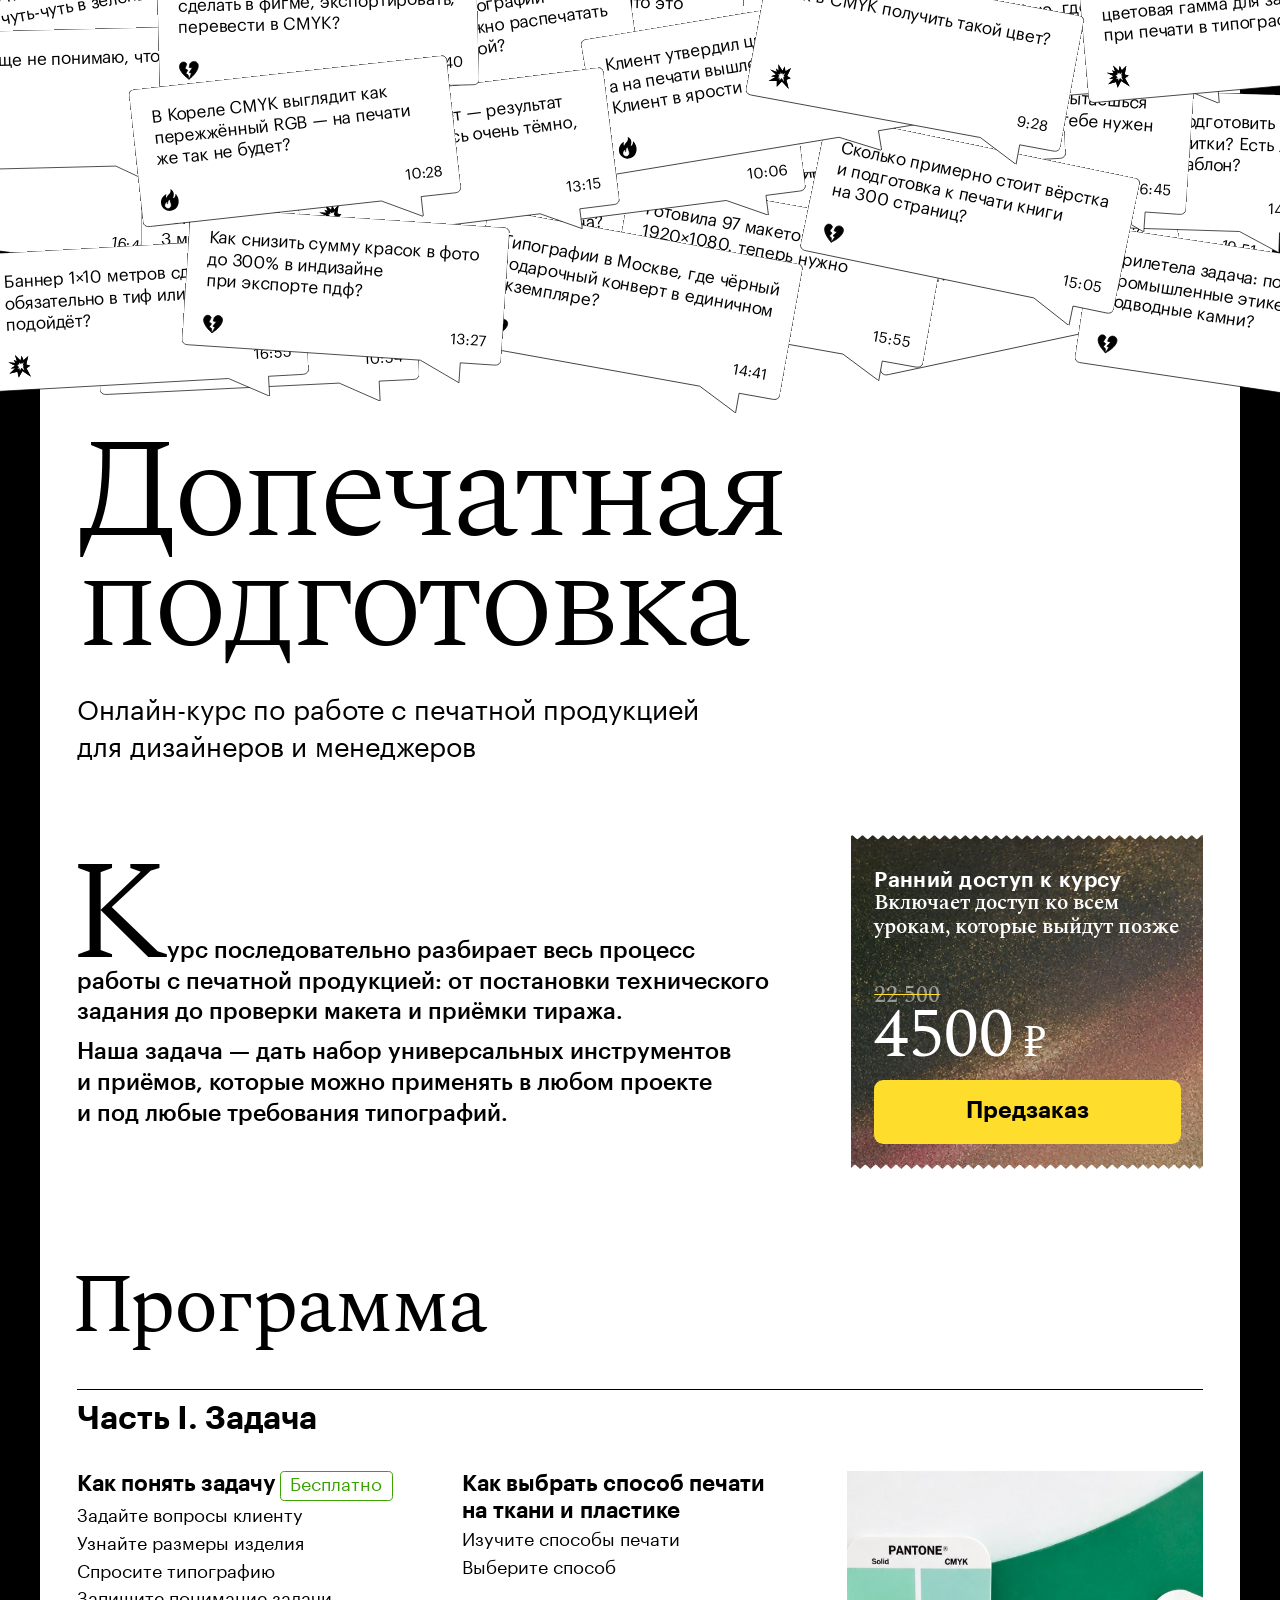
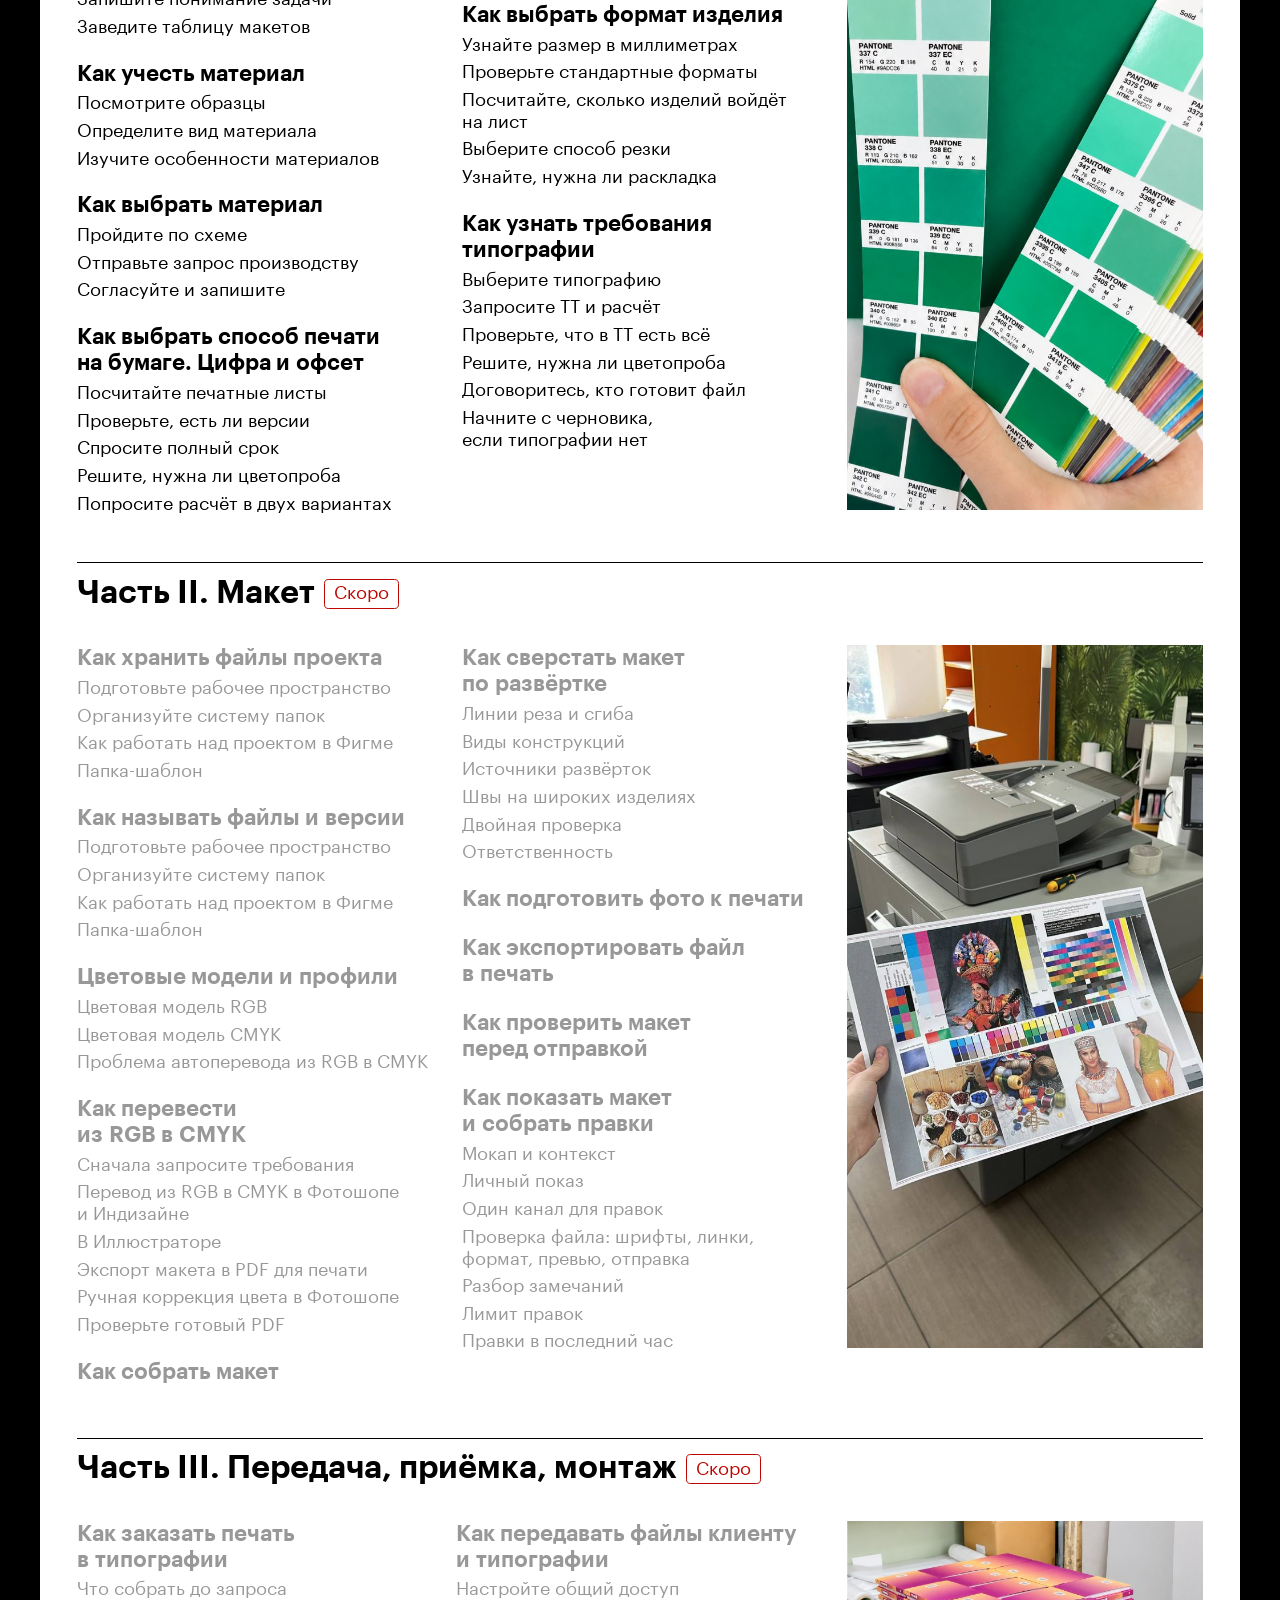
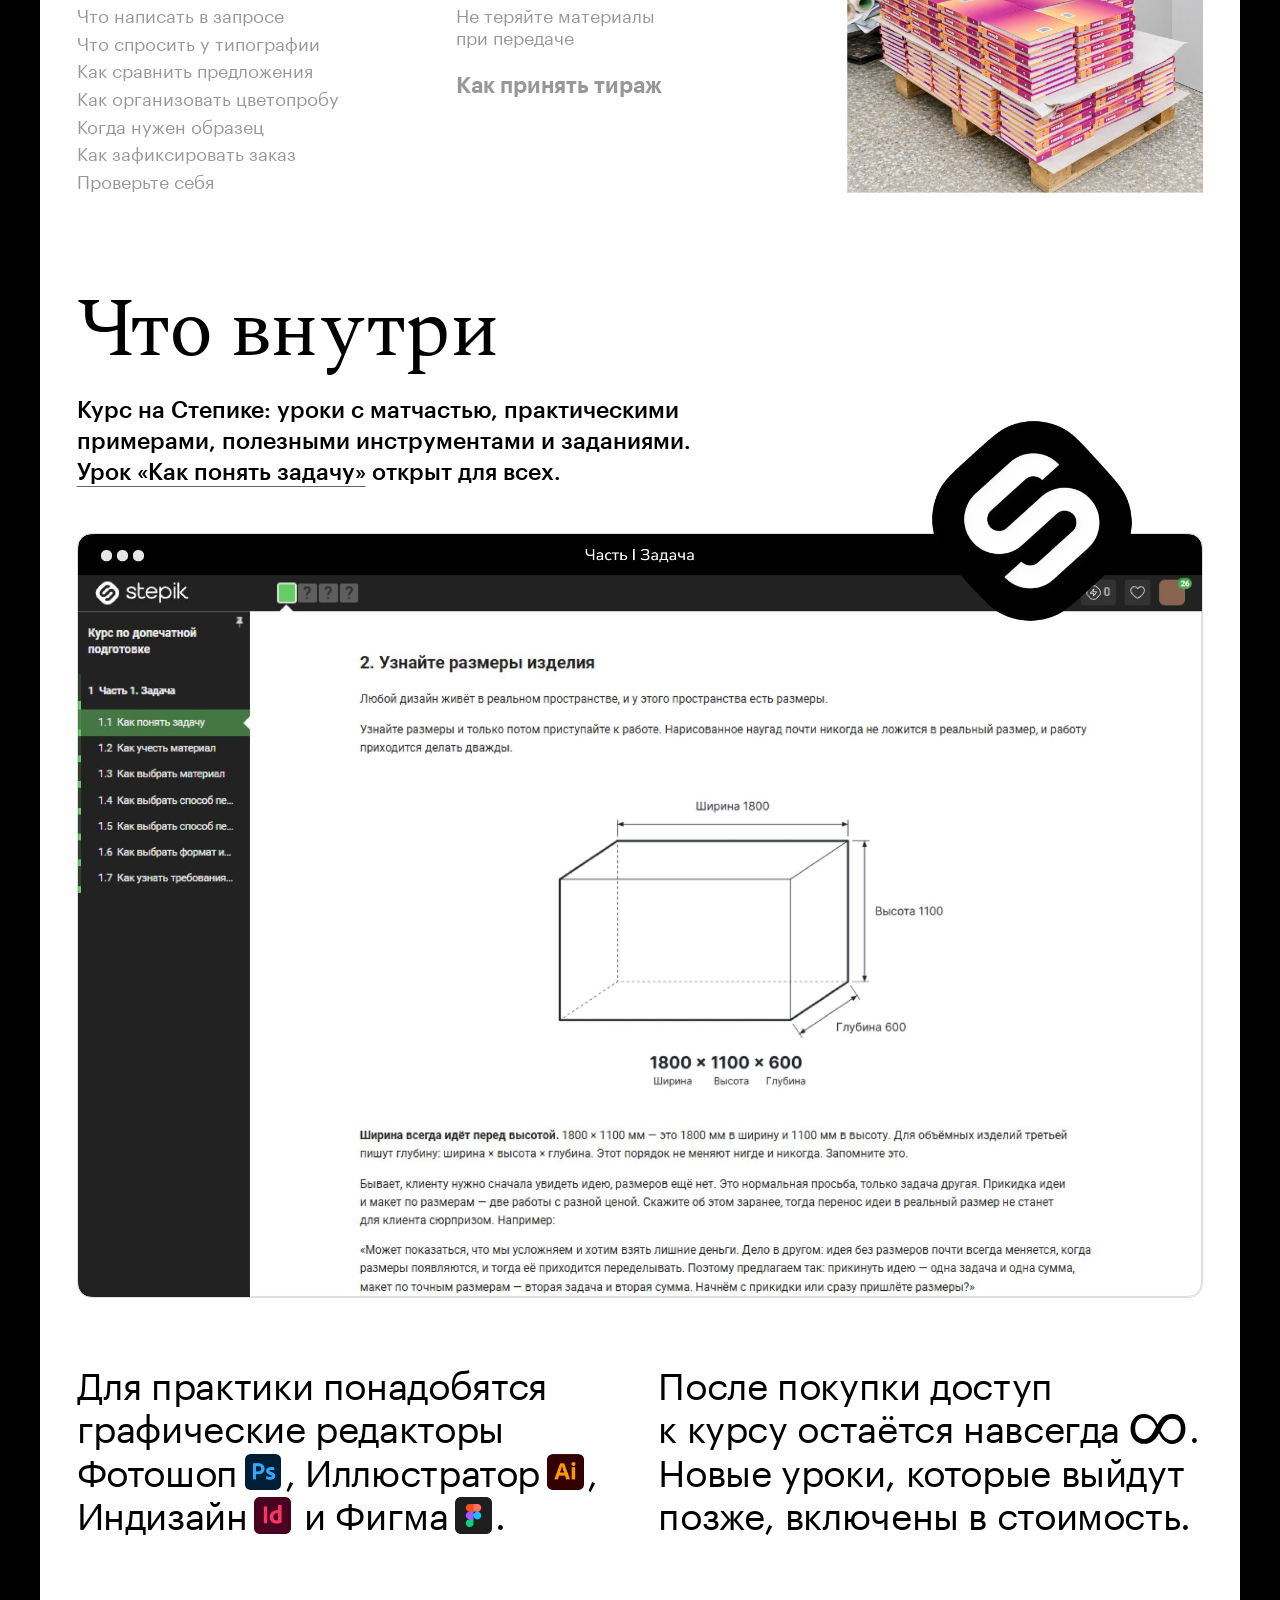
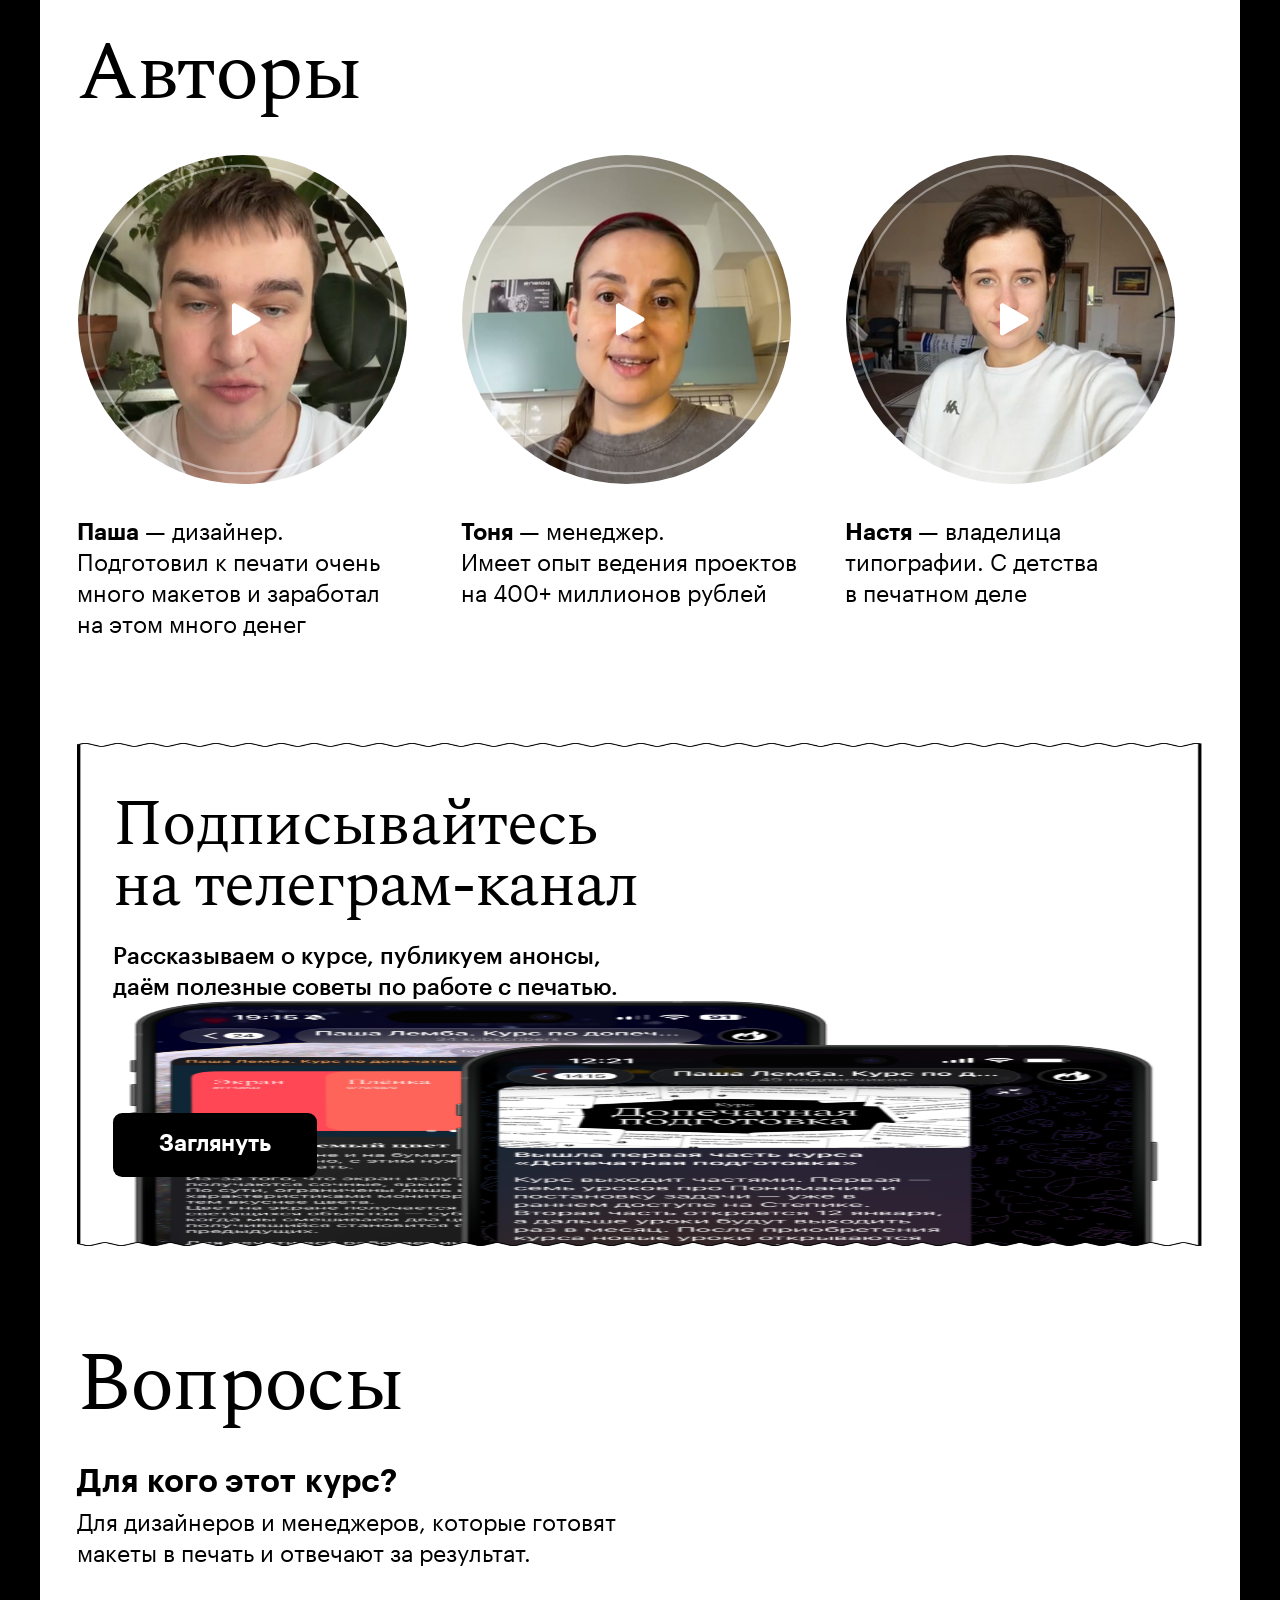
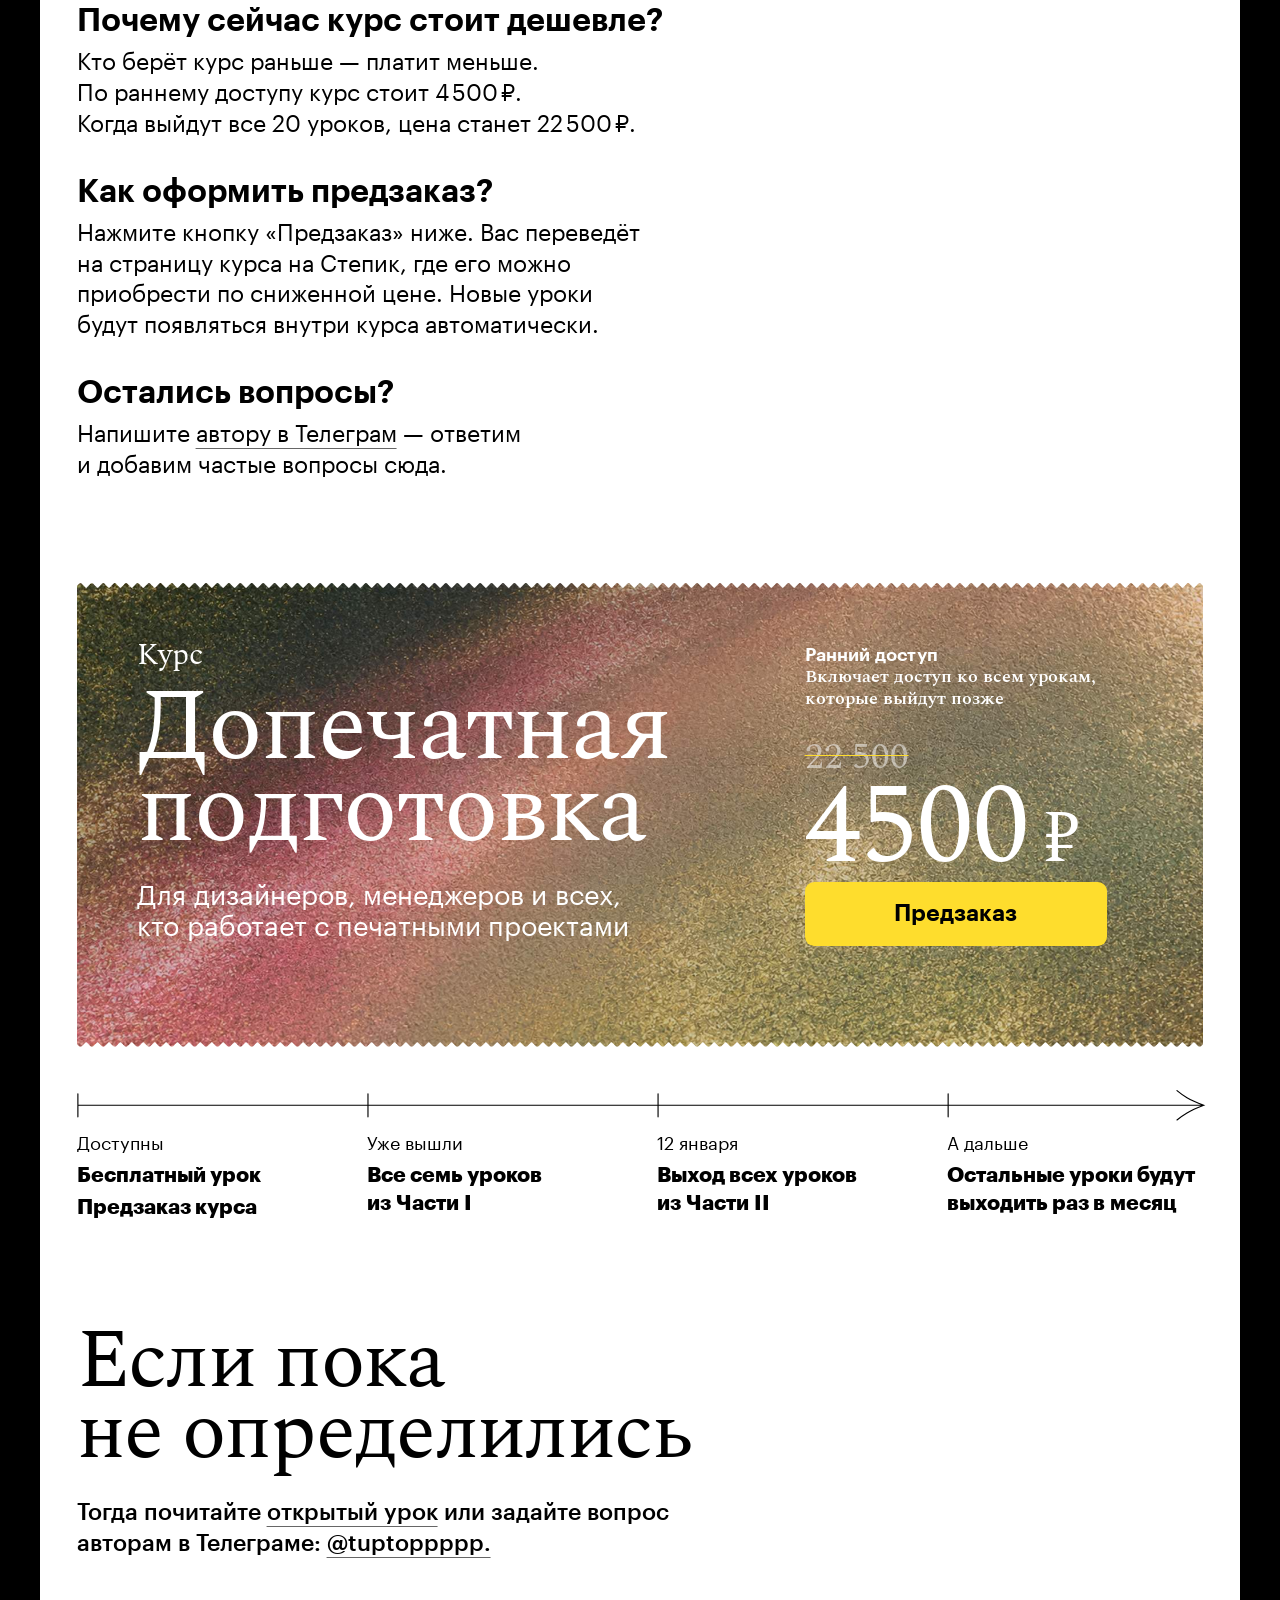
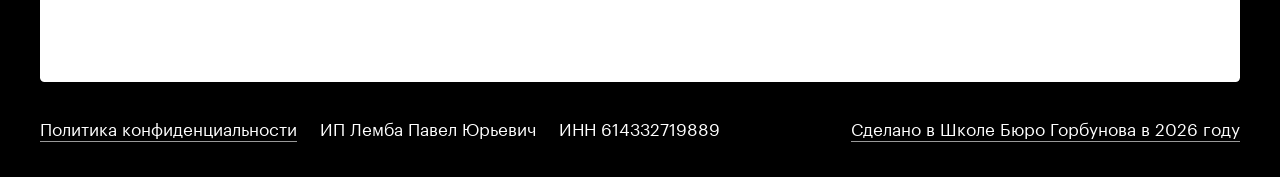
==== commit 192b6da2: "Allow natural wrapping in the mobile program" ====
--- a/site/index.html
+++ b/site/index.html
@@ -173,7 +173,7 @@
                 <p>Проблема автоперевода из&nbsp;RGB в&nbsp;CMYK</p>
               </div>
               <div class="grp">
-                <p class="grp-t">Как перевести <br>из&nbsp;RGB в&nbsp;CMYK</p>
+                <p class="grp-t">Как перевести <br class="wide-only">из&nbsp;RGB в&nbsp;CMYK</p>
                 <p>Сначала запросите требования</p>
                 <p>Перевод из&nbsp;RGB в&nbsp;CMYK в&nbsp;Фотошопе и&nbsp;Индизайне</p>
                 <p>В&nbsp;Иллюстраторе</p>
@@ -195,9 +195,9 @@
               </div>
               <p class="grp-t">Как подготовить фото к&nbsp;печати</p>
               <p class="grp-t">Как экспортировать файл <br class="wide-only">в&nbsp;печать</p>
-              <p class="grp-t">Как проверить макет <br>перед отправкой</p>
+              <p class="grp-t">Как проверить макет <br class="wide-only">перед отправкой</p>
               <div class="grp">
-                <p class="grp-t">Как показать макет <br>и&nbsp;собрать правки</p>
+                <p class="grp-t">Как показать макет <br class="wide-only">и&nbsp;собрать правки</p>
                 <p>Мокап и&nbsp;контекст</p>
                 <p>Личный показ</p>
                 <p>Один канал для&nbsp;правок</p>
@@ -234,7 +234,7 @@
                 <div class="grp">
                   <p class="grp-t">Как передавать файлы клиенту <br class="wide-only">и&nbsp;типографии</p>
                   <p>Настройте общий доступ</p>
-                  <p>Не&nbsp;теряйте материалы <br>при&nbsp;передаче</p>
+                  <p>Не&nbsp;теряйте материалы <br class="wide-only">при&nbsp;передаче</p>
                 </div>
                 <p class="grp-t">Как принять тираж</p>
               </div>
